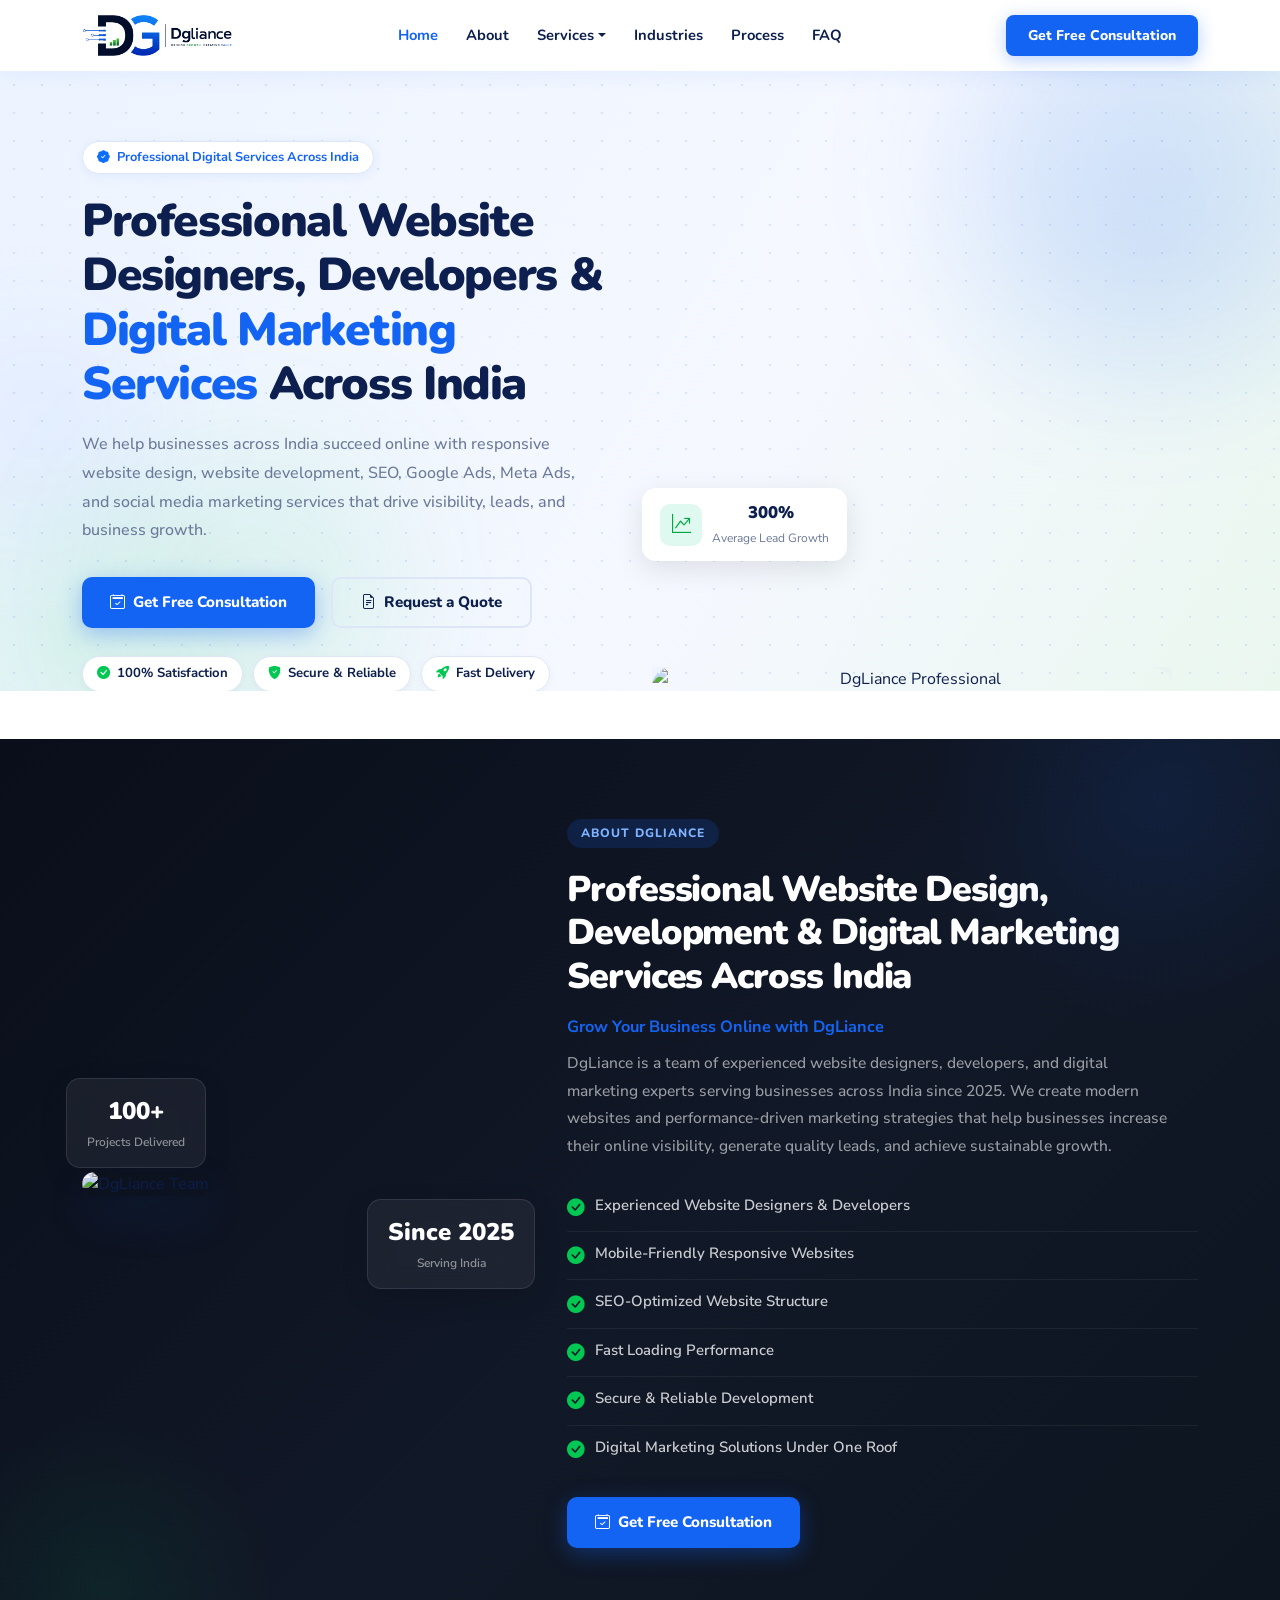
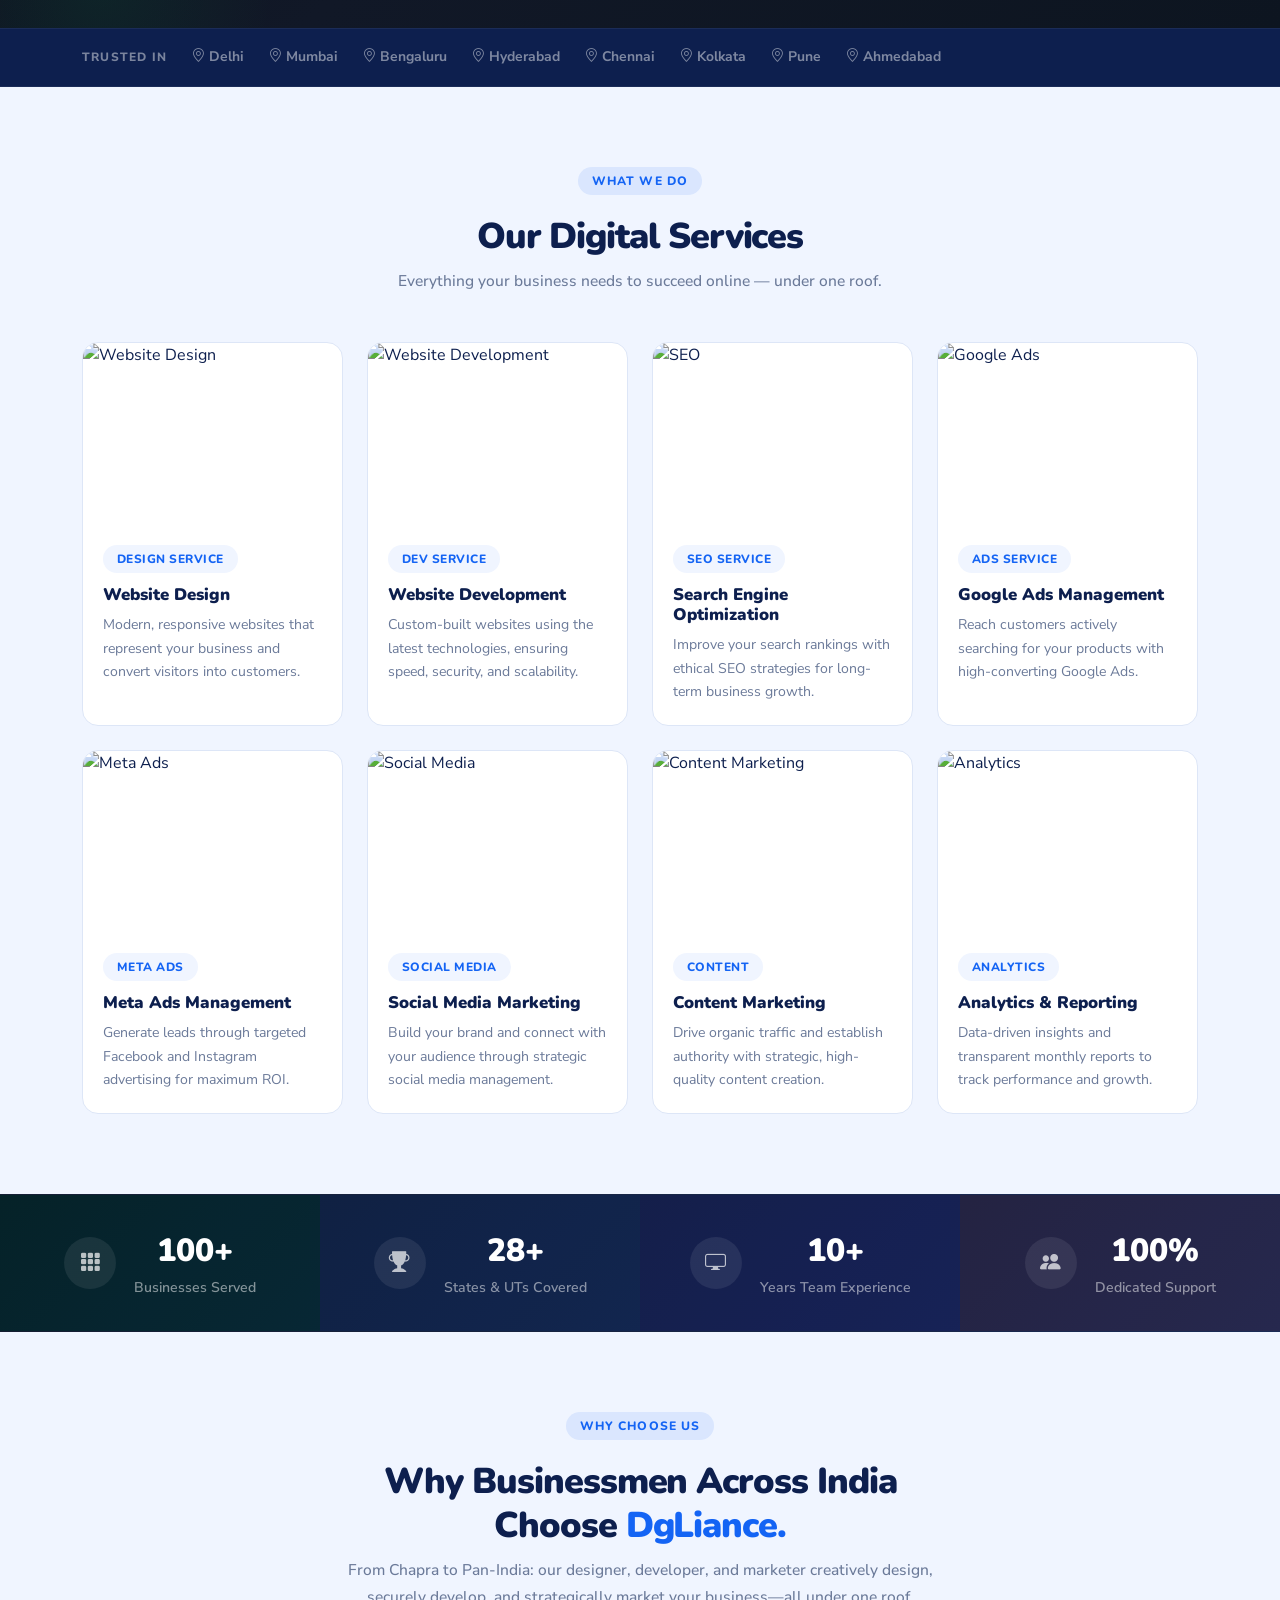
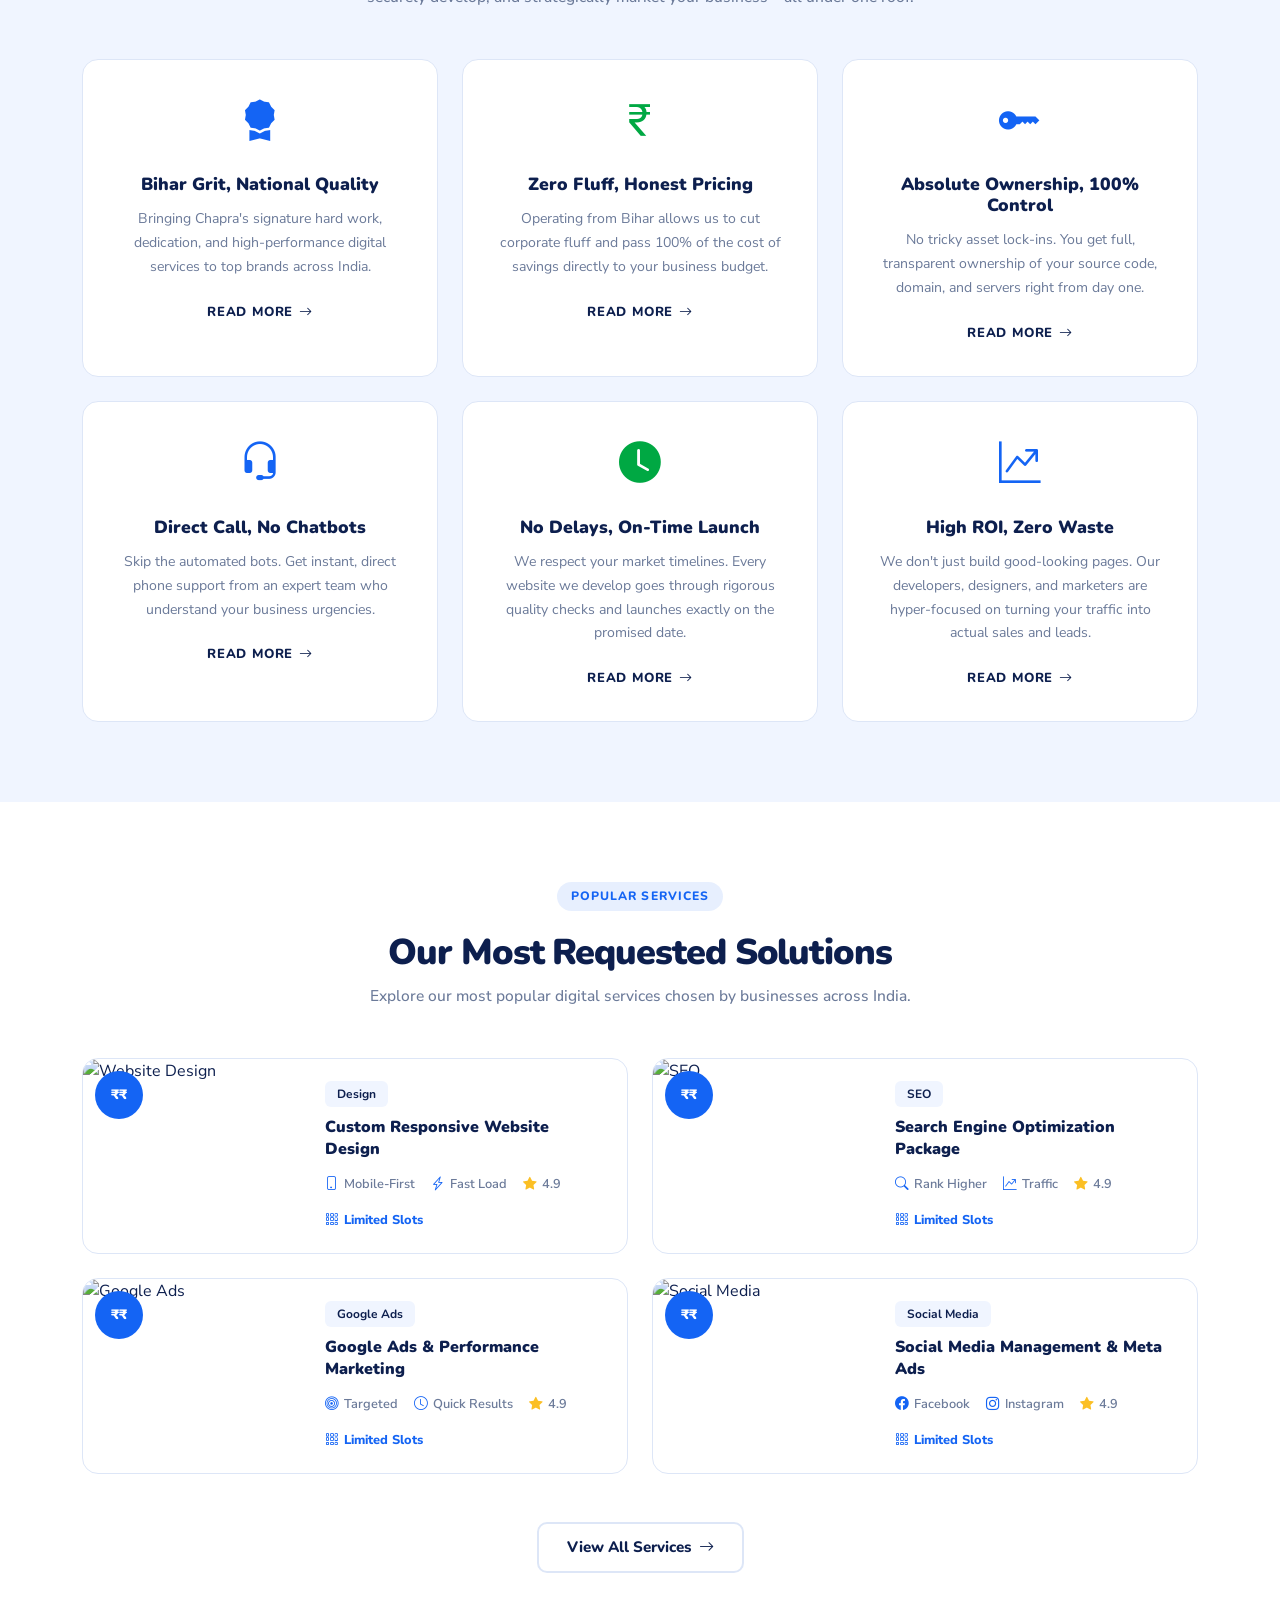
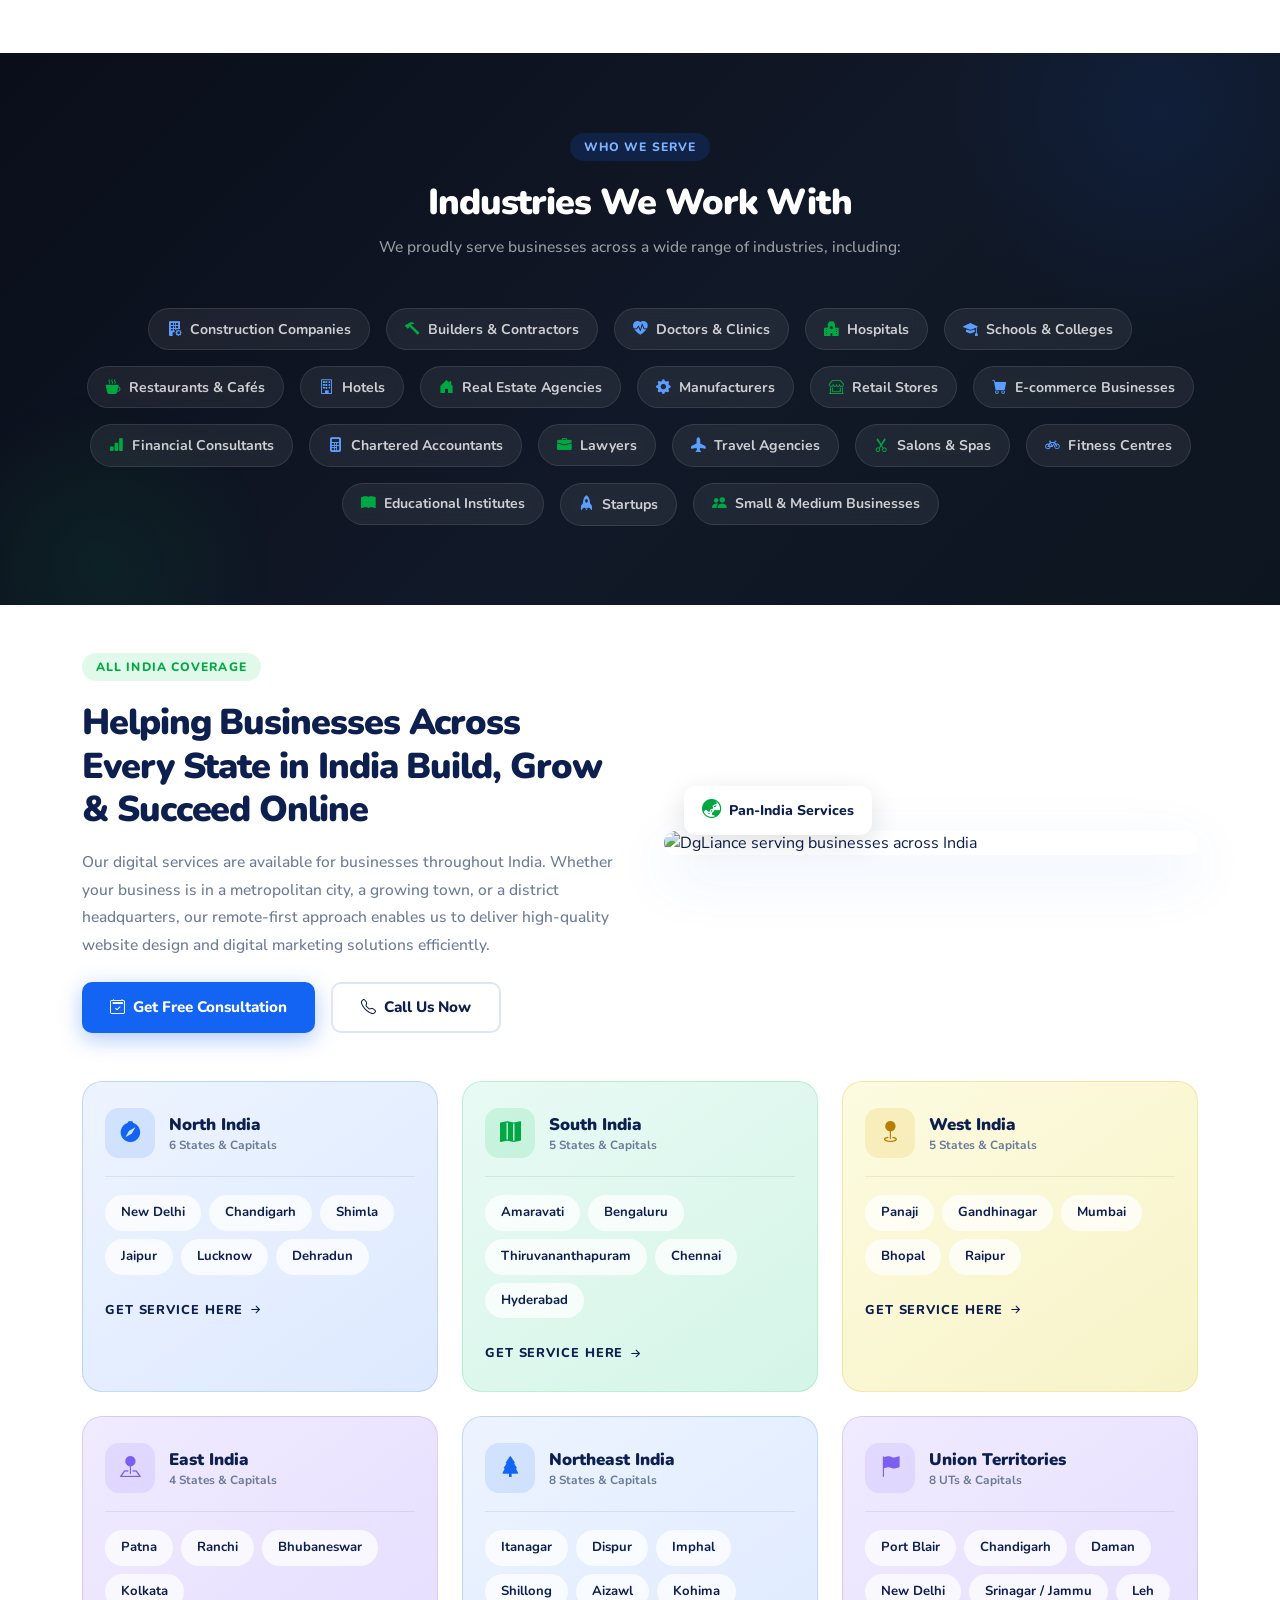
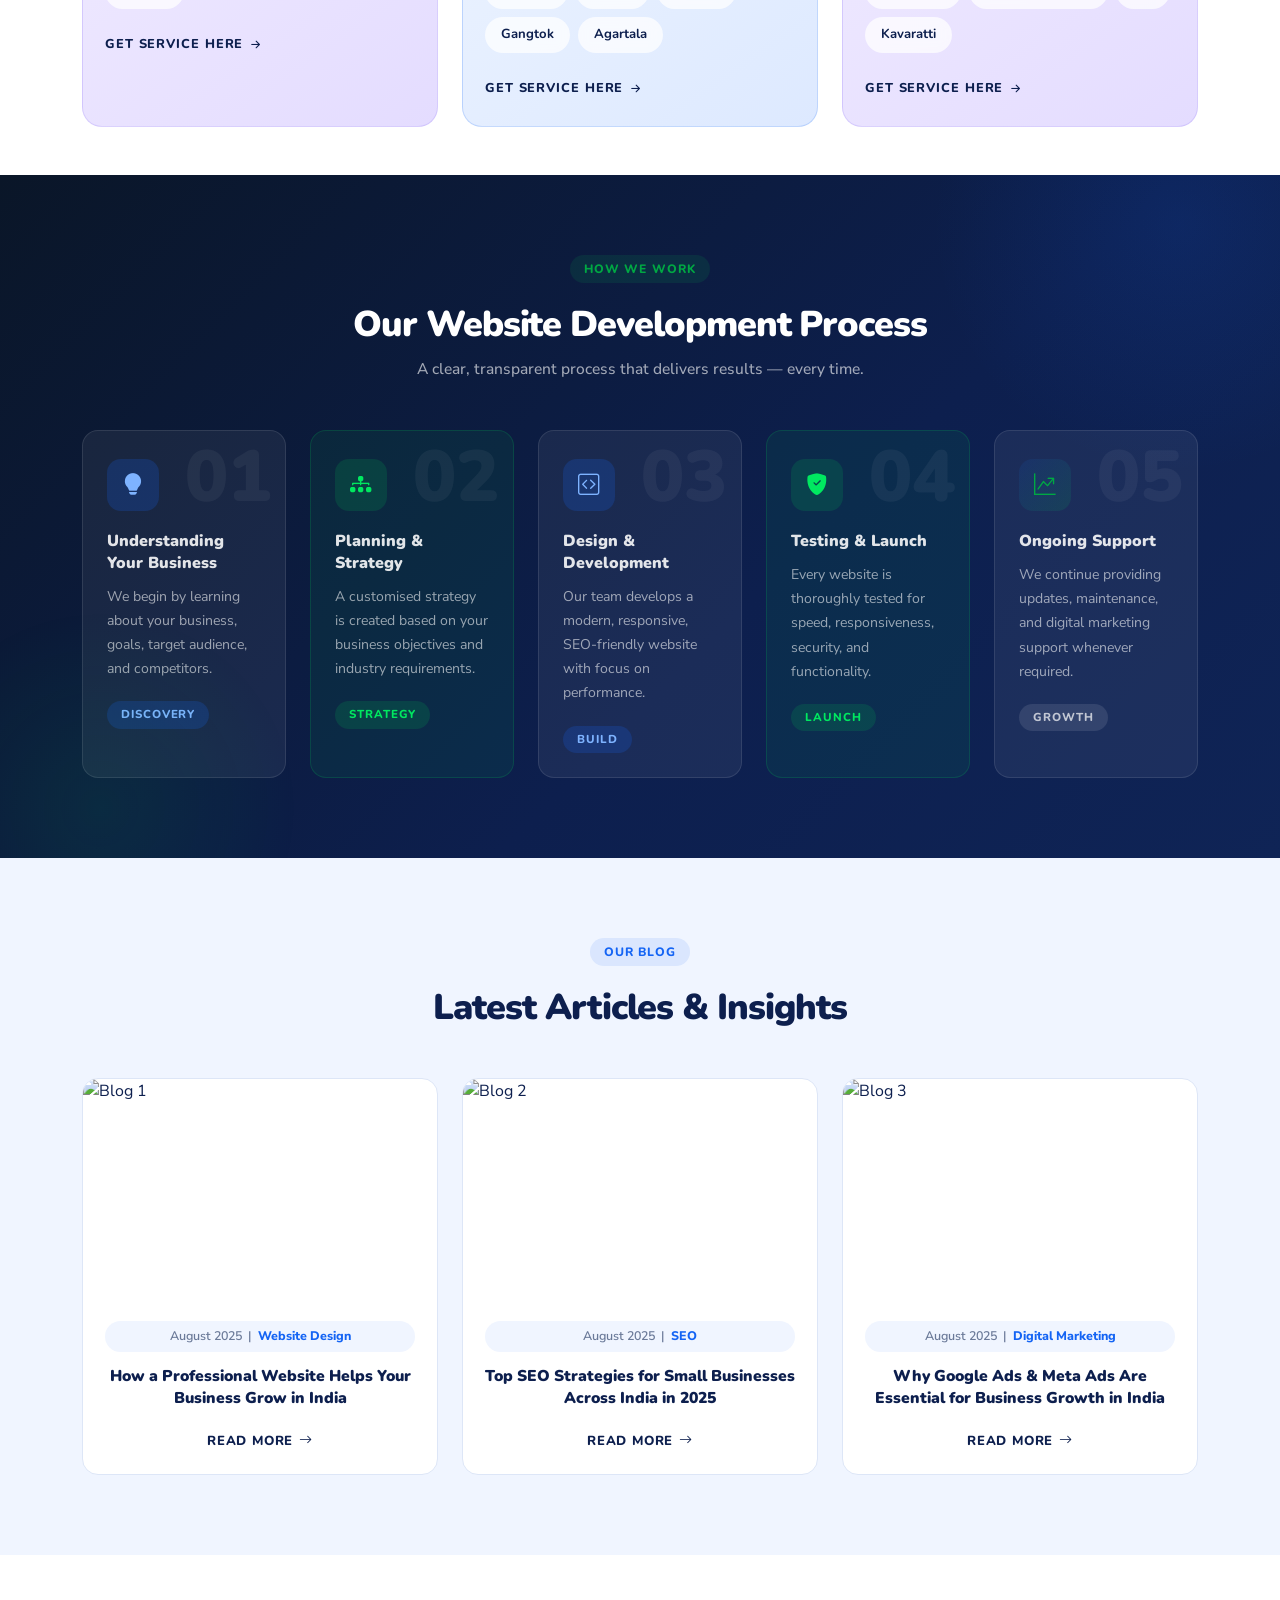
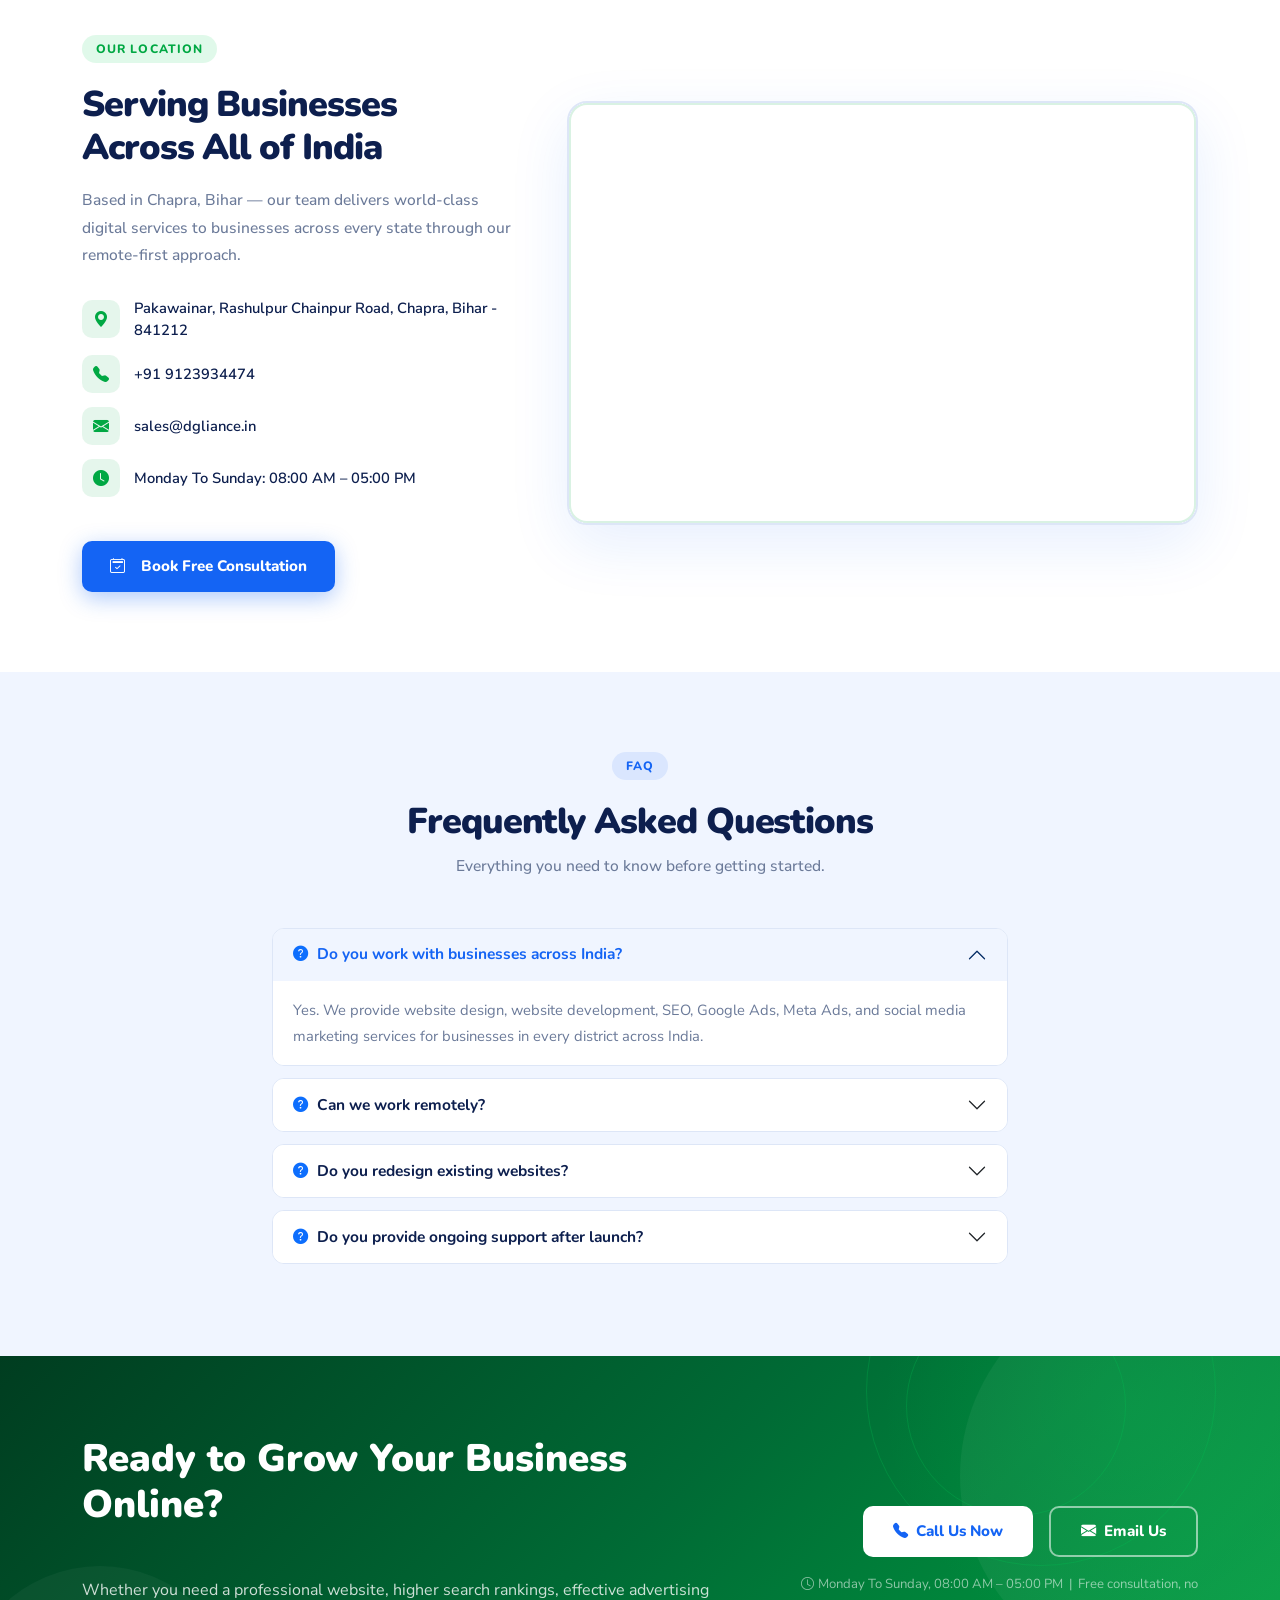
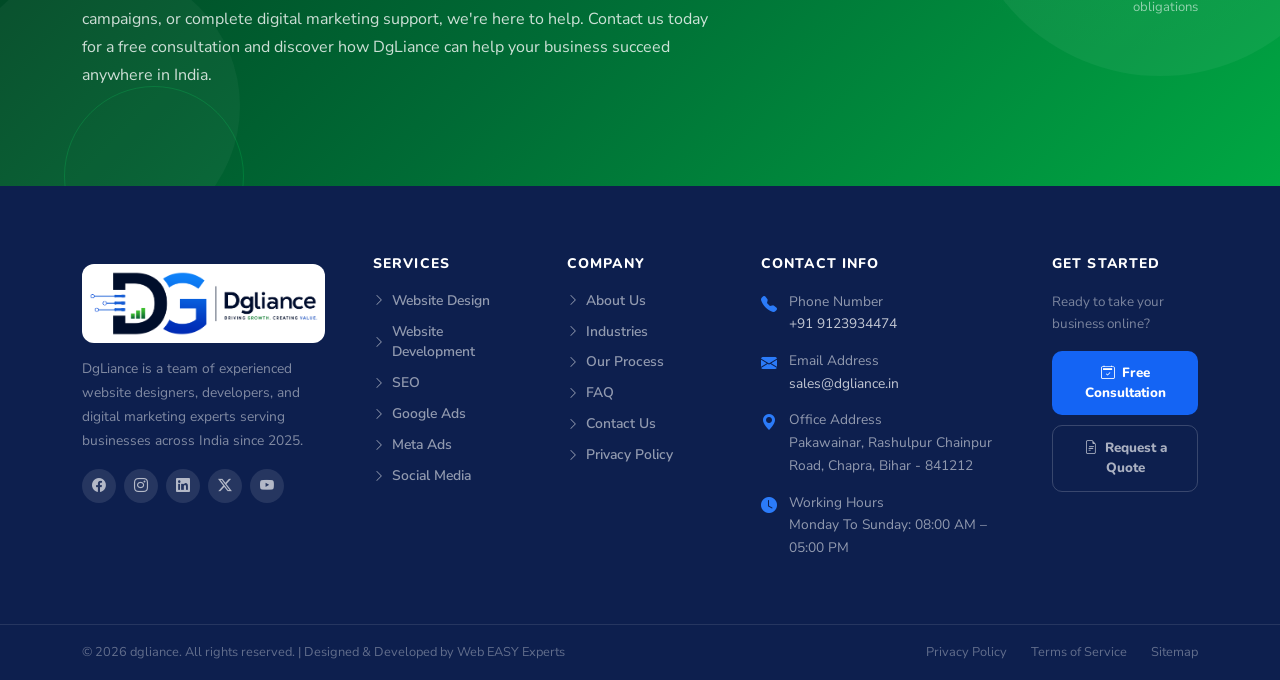
==== home-2.html @ 8d0aefdb "update" ====
<!DOCTYPE html>
<html lang="en">

<head>
  <meta charset="UTF-8" />
  <meta name="viewport" content="width=device-width,initial-scale=1.0" />
  <title>DgLiance – Professional Website Design, Development & Digital Marketing Across India</title>
  <link rel="preconnect" href="https://fonts.googleapis.com" />
  <link rel="preconnect" href="https://fonts.gstatic.com" crossorigin />
  <link
    href="https://fonts.googleapis.com/css2?family=Nunito:ital,wght@0,400;0,500;0,600;0,700;0,800;0,900;1,700&family=Nunito+Sans:wght@400;500;600;700;800&display=swap"
    rel="stylesheet" />
  <link rel="stylesheet" href="https://cdn.jsdelivr.net/npm/bootstrap@5.3.3/dist/css/bootstrap.min.css" />
  <link rel="stylesheet" href="https://cdn.jsdelivr.net/npm/bootstrap-icons@1.11.3/font/bootstrap-icons.min.css" />
  <style>
/* ══════════════════════════════════════════════════════
   DgLiance — shared stylesheet (index + all city pages)
   ══════════════════════════════════════════════════════ */

/* ── TOKENS ───────────────────────────────────────────── */
:root {
  --navy: #0D1F4E;
  --blue: #1464F4;
  --blue2: #2B7BF9;
  --green: #00C853;
  --green2: #00A843;
  --body-bg: #F0F5FF;
  --white: #ffffff;
  --muted: #6B7A99;
  --border: #DDE6F7;
  --card-r: 16px;
}

* {
  box-sizing: border-box;
  margin: 0;
  padding: 0
}

html {
  scroll-behavior: smooth
}

body {
  font-family: 'Nunito Sans', sans-serif;
  background: #fff;
  color: var(--navy);
  overflow-x: hidden;
}

h1,
h2,
h3,
h4,
h5,
h6 {
  font-family: 'Nunito', sans-serif;
  font-weight: 800;
  color: var(--navy);
}

/* ── TOPBAR ──────────────────────────────────────────── */
.topbar {
  background: var(--navy);
  padding: 8px 0;
  font-size: .8rem;
  color: rgba(255, 255, 255, .7);
}

.topbar a {
  color: rgba(255, 255, 255, .7);
  text-decoration: none;
  transition: color .2s
}

.topbar a:hover {
  color: #fff
}

.topbar .soc a {
  width: 24px;
  height: 24px;
  border-radius: 50%;
  background: rgba(255, 255, 255, .12);
  display: inline-flex;
  align-items: center;
  justify-content: center;
  font-size: .72rem;
  transition: background .2s;
  color: rgba(255, 255, 255, .8);
}

.topbar .soc a:hover {
  background: var(--blue)
}

/* ── NAVBAR ──────────────────────────────────────────── */
.navbar {
  background: #fff;
  padding: 14px 0;
  box-shadow: 0 2px 24px rgba(20, 100, 244, .08);
  position: sticky;
  top: 0;
  z-index: 1000;
}

.brand-mark {
  display: flex;
  align-items: center;
  gap: 10px;
  text-decoration: none
}

.brand-mark .logo-box {
  width: 46px;
  height: 46px;
  border-radius: 10px;
  background: var(--navy);
  display: flex;
  align-items: center;
  justify-content: center;
  flex-shrink: 0;
}

.brand-mark .logo-box svg {
  width: 32px;
  height: 32px
}

.brand-name {
  line-height: 1
}

.brand-name strong {
  display: block;
  font-family: 'Nunito', sans-serif;
  font-weight: 900;
  font-size: 1.3rem;
  color: var(--navy);
  letter-spacing: -.02em;
}

.brand-name span {
  font-size: .6rem;
  font-weight: 700;
  color: var(--blue);
  letter-spacing: .1em;
  text-transform: uppercase;
}

.navbar .nav-link {
  font-family: 'Nunito', sans-serif;
  font-weight: 700;
  font-size: .92rem;
  color: var(--navy) !important;
  padding: 6px 12px !important;
  border-radius: 8px;
  transition: color .2s, background .2s;
}

.navbar .nav-link:hover,
.navbar .nav-link.active {
  color: var(--blue) !important
}

.dropdown-menu {
  border: none !important;
  box-shadow: 0 12px 40px rgba(20, 100, 244, .12) !important;
  border-radius: 14px !important;
  padding: 8px !important;
}

.dropdown-item {
  border-radius: 8px;
  padding: 9px 14px;
  font-family: 'Nunito', sans-serif;
  font-weight: 600;
  font-size: .88rem;
  color: var(--navy);
}

.dropdown-item:hover {
  background: var(--body-bg);
  color: var(--blue)
}

.btn-enroll {
  background: var(--blue);
  color: #fff !important;
  border-radius: 8px;
  padding: 10px 22px;
  font-family: 'Nunito', sans-serif;
  font-weight: 800;
  font-size: .88rem;
  text-decoration: none;
  display: inline-block;
  transition: background .2s, transform .15s, box-shadow .2s;
  box-shadow: 0 4px 18px rgba(20, 100, 244, .3);
}

.btn-enroll:hover {
  background: #0d55e0;
  transform: translateY(-2px);
  box-shadow: 0 6px 24px rgba(20, 100, 244, .4)
}

/* ── HERO ────────────────────────────────────────────── */
.hero {
  background: linear-gradient(120deg, #EDF4FF 0%, #F5F8FF 60%, #EAF7EF 100%);
  padding: 70px 0 0;
  overflow: hidden;
  position: relative;
}

.hero::after {
  content: '';
  position: absolute;
  right: -120px;
  top: -100px;
  width: 500px;
  height: 500px;
  border-radius: 50%;
  background: radial-gradient(circle, rgba(20, 100, 244, .07) 0%, transparent 70%);
  pointer-events: none;
}

.hero::before {
  content: '';
  position: absolute;
  left: -140px;
  bottom: -160px;
  width: 420px;
  height: 420px;
  border-radius: 50%;
  background: radial-gradient(circle, rgba(0, 200, 83, .09) 0%, transparent 70%);
  pointer-events: none;
}

.hero-eyebrow {
  display: inline-flex;
  align-items: center;
  gap: 7px;
  background: #fff;
  border: 1.5px solid var(--border);
  color: var(--blue);
  font-family: 'Nunito', sans-serif;
  font-size: .8rem;
  font-weight: 700;
  padding: 6px 14px;
  border-radius: 50px;
  margin-bottom: 20px;
  box-shadow: 0 2px 12px rgba(20, 100, 244, .08);
}

.hero-eyebrow .dot-live {
  width: 7px;
  height: 7px;
  border-radius: 50%;
  background: var(--green);
  display: inline-block;
  box-shadow: 0 0 0 0 rgba(0, 200, 83, .6);
  animation: dotPulse 1.8s ease-out infinite;
}

@keyframes dotPulse {
  0% { box-shadow: 0 0 0 0 rgba(0, 200, 83, .55) }
  70% { box-shadow: 0 0 0 8px rgba(0, 200, 83, 0) }
  100% { box-shadow: 0 0 0 0 rgba(0, 200, 83, 0) }
}

.hero h1 {
  font-size: clamp(2rem, 3.6vw, 3.1rem);
  font-weight: 900;
  line-height: 1.18;
  color: var(--navy);
  letter-spacing: -.03em;
}

.hero h1 em {
  font-style: normal;
  color: var(--blue)
}

.hero-sub {
  font-size: 1rem;
  color: var(--muted);
  line-height: 1.8;
  max-width: 500px;
  margin: 18px 0 32px;
  font-weight: 500;
}

.btn-hero-primary {
  display: inline-flex;
  align-items: center;
  gap: 8px;
  background: var(--blue);
  color: #fff;
  border-radius: 10px;
  padding: 14px 28px;
  font-family: 'Nunito', sans-serif;
  font-weight: 800;
  font-size: .95rem;
  text-decoration: none;
  box-shadow: 0 6px 22px rgba(20, 100, 244, .35);
  transition: all .2s;
}

.btn-hero-primary:hover {
  background: #0d55e0;
  transform: translateY(-2px);
  color: #fff
}

.btn-hero-outline {
  display: inline-flex;
  align-items: center;
  gap: 8px;
  background: transparent;
  color: var(--navy);
  border: 2px solid var(--border);
  border-radius: 10px;
  padding: 12px 28px;
  font-family: 'Nunito', sans-serif;
  font-weight: 800;
  font-size: .95rem;
  text-decoration: none;
  transition: all .2s;
}

.btn-hero-outline:hover {
  border-color: var(--green);
  color: var(--green2)
}

.hero-visual {
  position: relative;
  width: 100%;
  max-width: 520px;
  margin: 0 auto
}

.hero-img {
  width: 100%;
  max-width: 520px;
  border-radius: 20px 20px 0 0;
  object-fit: cover;
  display: block;
  box-shadow: 0 -8px 40px rgba(20, 100, 244, .1);
}

.hero-orbit {
  position: absolute;
  inset: -26px;
  border: 1.5px dashed rgba(20, 100, 244, .22);
  border-radius: 50%/38%;
  pointer-events: none;
  z-index: 0
}

.hero-visual .hero-img {
  position: relative;
  z-index: 1
}

.hero-node {
  position: absolute;
  width: 12px;
  height: 12px;
  border-radius: 50%;
  background: var(--green);
  box-shadow: 0 0 0 4px rgba(0, 200, 83, .18);
  z-index: 2;
}

.hero-float {
  position: absolute;
  background: #fff;
  border-radius: 14px;
  padding: 12px 18px;
  box-shadow: 0 8px 28px rgba(0, 0, 0, .1);
  display: flex;
  align-items: center;
  gap: 10px;
  z-index: 2;
}

.hero-float .hf-icon {
  width: 42px;
  height: 42px;
  border-radius: 10px;
  display: flex;
  align-items: center;
  justify-content: center;
  font-size: 1.2rem;
}

.hero-float strong {
  display: block;
  font-size: 1.05rem;
  font-weight: 900;
  color: var(--navy);
  font-family: 'Nunito', sans-serif
}

.hero-float span {
  font-size: .75rem;
  color: var(--muted)
}

.hf1 {
  bottom: 130px;
  left: -10px
}

.hf2 {
  top: 40px;
  right: -10px
}

.trust-pills {
  display: flex;
  flex-wrap: wrap;
  gap: 10px;
  margin-top: 28px
}

.trust-pill {
  display: flex;
  align-items: center;
  gap: 7px;
  background: #fff;
  border: 1.5px solid var(--border);
  border-radius: 50px;
  padding: 7px 14px;
  font-size: .82rem;
  font-weight: 700;
  color: var(--navy);
  box-shadow: 0 2px 8px rgba(0, 0, 0, .04);
}

.trust-pill i {
  color: var(--green)
}

/* ── TRUSTED STRIP ───────────────────────────────────── */
.strip {
  background: #fff;
  padding: 18px 0;
  border-top: 1px solid var(--border);
  border-bottom: 1px solid var(--border);
}

.strip-label {
  font-size: .75rem;
  font-weight: 800;
  color: var(--muted);
  text-transform: uppercase;
  letter-spacing: .1em;
  white-space: nowrap
}

.strip-city {
  font-weight: 700;
  font-size: .87rem;
  color: var(--muted);
  opacity: .65
}

/* ── SECTION HELPERS ─────────────────────────────────── */
.sec {
  padding: 80px 0
}

.sec-bg {
  background: var(--body-bg)
}

.sec-tag {
  display: inline-block;
  background: rgba(20, 100, 244, .1);
  color: var(--blue);
  font-family: 'Nunito', sans-serif;
  font-size: .76rem;
  font-weight: 800;
  padding: 5px 14px;
  border-radius: 50px;
  text-transform: uppercase;
  letter-spacing: .09em;
  margin-bottom: 12px;
}

.sec-tag-g {
  background: rgba(0, 200, 83, .12);
  color: #00A843
}

.sec-h {
  font-size: clamp(1.7rem, 2.8vw, 2.4rem);
  font-weight: 900;
  line-height: 1.22;
  letter-spacing: -.03em
}

.sec-sub {
  color: var(--muted);
  font-size: .97rem;
  line-height: 1.78;
  max-width: 600px;
  font-weight: 500
}

/* ── SERVICE CARDS ─────────────────────────────────── */
.svc-card {
  background: #fff;
  border-radius: var(--card-r);
  border: 1.5px solid var(--border);
  overflow: hidden;
  transition: transform .25s, box-shadow .25s, border-color .25s;
  height: 100%;
}

.svc-card:hover {
  transform: translateY(-6px);
  box-shadow: 0 18px 44px rgba(20, 100, 244, .12);
  border-color: var(--blue)
}

.svc-card-img {
  width: 100%;
  height: 180px;
  object-fit: cover;
  display: block;
}

.svc-card-body {
  padding: 22px 20px
}

.svc-count-pill {
  display: inline-block;
  background: var(--body-bg);
  color: var(--blue);
  font-family: 'Nunito', sans-serif;
  font-size: .75rem;
  font-weight: 800;
  padding: 5px 14px;
  border-radius: 50px;
  margin-bottom: 12px;
  letter-spacing: .04em;
}

.svc-card h5 {
  font-weight: 900;
  font-size: 1.05rem;
  color: var(--navy);
  margin-bottom: 8px
}

.svc-card p {
  color: var(--muted);
  font-size: .88rem;
  line-height: 1.65;
  margin: 0
}

/* ── STATS PASTEL BAR ────────────────────────────────── */
.stats-bar {
  padding: 0
}

.stat-block {
  padding: 32px 24px;
  display: flex;
  align-items: center;
  gap: 18px;
  text-align: center;
  justify-content: center;
}

.stat-block.mint { background: #E0F9F0 }
.stat-block.lavender { background: #EDE8FF }
.stat-block.purple { background: #EDE8FF }
.stat-block.peach { background: #FFF0EC }

.stat-icon {
  width: 52px;
  height: 52px;
  border-radius: 50%;
  flex-shrink: 0;
  display: flex;
  align-items: center;
  justify-content: center;
  font-size: 1.3rem;
}

.mint .stat-icon { background: #C1F0DC; color: #00A843 }
.lavender .stat-icon { background: #D8D0F9; color: #7B5FF0 }
.purple .stat-icon { background: #C9C1F5; color: #5C4AE0 }
.peach .stat-icon { background: #FFD9CC; color: #E05C3A }

.stat-block strong {
  display: block;
  font-family: 'Nunito', sans-serif;
  font-weight: 900;
  font-size: 2rem;
  color: var(--navy)
}

.stat-block span {
  color: var(--muted);
  font-size: .88rem;
  font-weight: 600
}

/* ── ABOUT SECTION ───────────────────────────────────── */
.about-img-wrap {
  position: relative
}

.about-img {
  border-radius: 20px;
  width: 100%;
  height: 480px;
  object-fit: cover;
  box-shadow: 0 18px 50px rgba(20, 100, 244, .12)
}

.about-float-card {
  position: absolute;
  background: #fff;
  border-radius: 14px;
  padding: 14px 20px;
  box-shadow: 0 8px 28px rgba(0, 0, 0, .1);
  text-align: center;
}

.about-float-card strong {
  display: block;
  font-family: 'Nunito', sans-serif;
  font-size: 1.5rem;
  font-weight: 900;
  color: var(--blue)
}

.about-float-card span {
  font-size: .75rem;
  color: var(--muted);
  font-weight: 600
}

.afc1 { bottom: 28px; left: -16px }
.afc2 { top: 28px; right: -16px }

.check-row {
  display: flex;
  align-items: flex-start;
  gap: 10px;
  padding: 10px 0;
  border-bottom: 1px solid var(--border);
  font-size: .93rem;
  font-weight: 600;
  color: var(--navy);
}

.check-row:last-child { border: none }

.check-row i {
  color: var(--green);
  font-size: 1.1rem;
  flex-shrink: 0;
  margin-top: 1px
}

/* ── FEATURED / HORIZONTAL CARDS ────────────────────── */
.feat-card {
  background: #fff;
  border-radius: var(--card-r);
  border: 1.5px solid var(--border);
  display: flex;
  overflow: hidden;
  transition: box-shadow .25s, border-color .25s;
}

.feat-card:hover {
  box-shadow: 0 14px 38px rgba(20, 100, 244, .1);
  border-color: var(--blue)
}

.feat-card-img {
  width: 220px;
  flex-shrink: 0;
  position: relative;
}

.feat-card-img img {
  width: 100%;
  height: 100%;
  object-fit: cover;
  display: block
}

.feat-price {
  position: absolute;
  top: 12px;
  left: 12px;
  width: 48px;
  height: 48px;
  border-radius: 50%;
  background: var(--blue);
  color: #fff;
  font-family: 'Nunito', sans-serif;
  font-weight: 900;
  font-size: .85rem;
  display: flex;
  align-items: center;
  justify-content: center;
}

.feat-body {
  padding: 22px 22px;
  flex: 1
}

.feat-tag {
  display: inline-block;
  background: var(--body-bg);
  color: var(--navy);
  font-size: .75rem;
  font-weight: 700;
  padding: 4px 12px;
  border-radius: 6px;
  margin-bottom: 10px;
  font-family: 'Nunito', sans-serif;
}

.feat-body h5 {
  font-weight: 900;
  font-size: 1rem;
  color: var(--navy);
  margin-bottom: 14px;
  line-height: 1.35
}

.feat-meta {
  display: flex;
  align-items: center;
  gap: 16px;
  flex-wrap: wrap
}

.feat-meta span {
  font-size: .8rem;
  color: var(--muted);
  font-weight: 600;
  display: flex;
  align-items: center;
  gap: 5px
}

.feat-meta span i { color: var(--blue); font-size: .85rem }
.feat-meta .avail { color: var(--blue); font-weight: 800 }

/* ── WHY CARDS ─────────────────────────────────── */
.why-card {
  background: #fff;
  border-radius: var(--card-r);
  border: 1.5px solid var(--border);
  padding: 32px 28px;
  text-align: center;
  transition: box-shadow .25s, border-color .25s;
  height: 100%;
}

.why-card:hover {
  box-shadow: 0 14px 38px rgba(20, 100, 244, .1);
  border-color: var(--blue)
}

.why-icon {
  font-size: 2.6rem;
  color: var(--blue);
  margin-bottom: 20px;
  display: block;
}

.why-card h5 {
  font-weight: 900;
  font-size: 1.1rem;
  color: var(--navy);
  margin-bottom: 12px
}

.why-card p {
  color: var(--muted);
  font-size: .88rem;
  line-height: 1.7;
  margin-bottom: 20px
}

.read-more-link {
  font-family: 'Nunito', sans-serif;
  font-weight: 800;
  font-size: .82rem;
  color: var(--navy);
  text-transform: uppercase;
  letter-spacing: .06em;
  text-decoration: none;
  display: inline-flex;
  align-items: center;
  gap: 6px;
  transition: color .2s, gap .2s;
}

.read-more-link:hover {
  color: var(--blue);
  gap: 10px
}

/* ── INDUSTRY PILLS ──────────────────────────────────── */
.ind-pill {
  display: inline-flex;
  align-items: center;
  gap: 8px;
  background: #fff;
  border: 1.5px solid var(--border);
  border-radius: 50px;
  padding: 9px 18px;
  font-size: .88rem;
  font-weight: 700;
  color: var(--navy);
  text-decoration: none;
  transition: all .2s;
  font-family: 'Nunito', sans-serif;
}

.ind-pill:hover {
  background: var(--blue);
  color: #fff;
  border-color: var(--blue);
  transform: translateY(-2px);
  box-shadow: 0 4px 16px rgba(20, 100, 244, .28)
}

.ind-pill:hover i { color: #fff }
.ind-pill i { color: var(--blue); font-size: .92rem }

/* ── PROCESS STEPS ───────────────────────────────────── */
#process { position: relative }

.process-track { position: relative }

.process-track::before {
  content: '';
  position: absolute;
  top: 42px;
  left: 6%;
  right: 6%;
  height: 2px;
  background: repeating-linear-gradient(90deg, var(--border) 0 10px, transparent 10px 18px);
  z-index: 0;
}

.step-card {
  background: #fff;
  border-radius: var(--card-r);
  border: 1.5px solid var(--border);
  padding: 28px 24px;
  height: 100%;
  transition: box-shadow .25s, border-color .25s;
  position: relative;
  z-index: 1;
}

.step-card:hover {
  box-shadow: 0 14px 36px rgba(20, 100, 244, .1);
  border-color: var(--blue)
}

.step-num {
  width: 44px;
  height: 44px;
  border-radius: 50%;
  background: var(--blue);
  color: #fff;
  font-family: 'Nunito', sans-serif;
  font-weight: 900;
  font-size: 1rem;
  display: flex;
  align-items: center;
  justify-content: center;
  margin-bottom: 18px;
  position: relative;
}

.step-num::after {
  content: '';
  position: absolute;
  inset: -5px;
  border-radius: 50%;
  border: 1.5px solid currentColor;
  opacity: .25;
}

.step-card h5 { font-weight: 900; color: var(--navy); margin-bottom: 10px; font-size: 1rem }
.step-card p { color: var(--muted); font-size: .88rem; line-height: 1.7; margin: 0 }

/* ── BLOG CARDS ──────────────────────────────────────── */
.blog-card {
  background: #fff;
  border-radius: var(--card-r);
  border: 1.5px solid var(--border);
  overflow: hidden;
  transition: transform .25s, box-shadow .25s;
  height: 100%;
}

.blog-card:hover {
  transform: translateY(-6px);
  box-shadow: 0 16px 40px rgba(20, 100, 244, .12)
}

.blog-img {
  width: 100%;
  height: 220px;
  object-fit: cover;
  display: block
}

.blog-body { padding: 22px 22px }

.blog-meta {
  width: 100%;
  background: var(--body-bg);
  border-radius: 50px;
  display: inline-flex;
  align-items: center;
  gap: 4px;
  padding: 6px 14px;
  font-size: .78rem;
  font-weight: 600;
  color: var(--muted);
  margin-bottom: 14px;
  justify-content: center;
  text-align: center;
}

.blog-meta a { color: var(--blue); font-weight: 800; text-decoration: none }
.blog-card h5 { font-weight: 900; font-size: .98rem; color: var(--navy); margin-bottom: 18px; line-height: 1.4; text-align: center }

/* ── BIG CTA SECTION ─────────────────────────────────── */
.big-cta {
  background: linear-gradient(135deg, var(--blue) 0%, #0945C0 100%);
  padding: 80px 0;
  position: relative;
  overflow: hidden;
}

.big-cta::before {
  content: '';
  position: absolute;
  top: -80px;
  right: -80px;
  width: 400px;
  height: 400px;
  border-radius: 50%;
  background: rgba(255, 255, 255, .05)
}

.big-cta::after {
  content: '';
  position: absolute;
  bottom: -60px;
  left: -40px;
  width: 280px;
  height: 280px;
  border-radius: 50%;
  background: rgba(255, 255, 255, .04)
}

.big-cta h2 { color: #fff; font-size: clamp(1.7rem, 3vw, 2.5rem); font-weight: 900 }
.big-cta p { color: rgba(255, 255, 255, .8); font-size: 1rem; line-height: 1.78 }

.btn-cta-wh {
  background: #fff;
  color: var(--blue);
  border-radius: 10px;
  padding: 14px 30px;
  font-family: 'Nunito', sans-serif;
  font-weight: 800;
  font-size: .95rem;
  text-decoration: none;
  display: inline-flex;
  align-items: center;
  gap: 8px;
  transition: transform .2s, box-shadow .2s;
}

.btn-cta-wh:hover { transform: translateY(-2px); box-shadow: 0 8px 28px rgba(0, 0, 0, .18); color: var(--blue) }

.btn-cta-ow {
  background: transparent;
  color: #fff;
  border: 2px solid rgba(255, 255, 255, .55);
  border-radius: 10px;
  padding: 12px 30px;
  font-family: 'Nunito', sans-serif;
  font-weight: 800;
  font-size: .95rem;
  text-decoration: none;
  display: inline-flex;
  align-items: center;
  gap: 8px;
  transition: all .2s;
}

.btn-cta-ow:hover { background: rgba(255, 255, 255, .14); color: #fff }

/* ── DISTRICTS DARK ──────────────────────────────────── */
.dist-sec {
  background: var(--navy);
  padding: 80px 0;
  color: #fff;
  position: relative;
  overflow: hidden
}

.dist-link {
  display: flex;
  align-items: center;
  gap: 7px;
  color: rgba(255, 255, 255, .72);
  text-decoration: none;
  font-size: .86rem;
  font-weight: 600;
  margin-bottom: 8px;
  transition: color .2s, transform .2s, padding-left .2s
}

.dist-link:hover { color: var(--green); padding-left: 4px }
.dist-link i { color: var(--blue2); font-size: .78rem; transition: color .2s }
.dist-link:hover i { color: var(--green) }

/* ── FAQ ─────────────────────────────────────────────── */
.faq-sec { background: var(--body-bg) }

.accordion-item {
  border: 1.5px solid var(--border) !important;
  border-radius: 12px !important;
  margin-bottom: 12px;
  overflow: hidden
}

.accordion-button {
  font-family: 'Nunito', sans-serif;
  font-weight: 700;
  color: var(--navy) !important;
  background: #fff !important;
  box-shadow: none !important;
  font-size: .97rem
}

.accordion-button:not(.collapsed) { color: var(--blue) !important; background: var(--body-bg) !important }
.accordion-body { background: #fff; font-size: .92rem; color: var(--muted); line-height: 1.78 }

/* ── FOOTER ──────────────────────────────────────────── */
footer {
  background: var(--navy);
  padding-top: 70px
}

footer h6 {
  color: #fff;
  font-family: 'Nunito', sans-serif;
  font-weight: 800;
  font-size: .87rem;
  text-transform: uppercase;
  letter-spacing: .08em;
  margin-bottom: 18px
}

footer ul { list-style: none; padding: 0; margin: 0 }
footer ul li { margin-bottom: 10px }

footer ul li a {
  color: rgba(255, 255, 255, .55);
  text-decoration: none;
  font-size: .87rem;
  font-weight: 600;
  display: flex;
  align-items: center;
  gap: 7px;
  transition: color .2s
}

footer ul li a:hover { color: var(--blue2) }
footer ul li a i { font-size: .76rem }

.foot-brand p {
  color: rgba(255, 255, 255, .48);
  font-size: .86rem;
  line-height: 1.75;
  max-width: 270px;
  margin-top: 14px
}

.foot-soc a {
  width: 34px;
  height: 34px;
  border-radius: 50%;
  background: rgba(255, 255, 255, .1);
  display: inline-flex;
  align-items: center;
  justify-content: center;
  color: rgba(255, 255, 255, .65);
  font-size: .87rem;
  text-decoration: none;
  transition: background .2s, color .2s
}

.foot-soc a:hover { background: var(--blue); color: #fff }

.foot-contact-item { display: flex; gap: 12px; align-items: flex-start; margin-bottom: 14px }
.foot-contact-item i { color: var(--blue2); font-size: 1rem; margin-top: 2px; flex-shrink: 0 }
.foot-contact-item span { color: rgba(255, 255, 255, .55); font-size: .86rem; line-height: 1.65 }
.foot-contact-item a { color: rgba(255, 255, 255, .75); text-decoration: none }

.foot-bottom {
  border-top: 1px solid rgba(255, 255, 255, .1);
  margin-top: 50px;
  padding: 18px 0;
  font-size: .8rem;
  color: rgba(255, 255, 255, .35)
}

.foot-bottom a { color: rgba(255, 255, 255, .35); text-decoration: none; transition: color .2s }
.foot-bottom a:hover { color: rgba(255, 255, 255, .7) }

/* ── BACK TO TOP ─────────────────────────────────────── */
#btt {
  position: fixed;
  bottom: 26px;
  right: 26px;
  width: 42px;
  height: 42px;
  border-radius: 50%;
  background: var(--blue);
  color: #fff;
  display: flex;
  align-items: center;
  justify-content: center;
  font-size: 1rem;
  text-decoration: none;
  box-shadow: 0 4px 18px rgba(20, 100, 244, .38);
  opacity: 0;
  transition: opacity .3s, transform .2s;
  z-index: 999;
}

#btt:hover { transform: translateY(-3px) }

/* ── REVEAL ANIMATION ── */
.rv {
  opacity: 0;
  transform: translateY(26px);
  transition: opacity .55s ease, transform .55s ease
}

.rv.show { opacity: 1; transform: none }
.d1 { transition-delay: .1s }
.d2 { transition-delay: .18s }
.d3 { transition-delay: .26s }
.d4 { transition-delay: .34s }

/* ── CITY PAGE HERO ─────── */
.city-hero {
  background: linear-gradient(120deg, #EDF4FF 0%, #F5F8FF 55%, #EAF7EF 100%);
  padding: 60px 0 70px;
  position: relative;
  overflow: hidden;
}

.city-breadcrumb { font-size: .82rem; font-weight: 700; color: var(--muted) }
.city-breadcrumb a { color: var(--blue); text-decoration: none }
.city-breadcrumb i { font-size: .65rem; margin: 0 6px; color: var(--muted) }

.city-service-chip {
  display: flex;
  align-items: center;
  gap: 10px;
  background: #fff;
  border: 1.5px solid var(--border);
  border-radius: 12px;
  padding: 14px 16px;
  font-weight: 700;
  font-size: .88rem;
  color: var(--navy);
  box-shadow: 0 4px 16px rgba(20, 100, 244, .06);
  height: 100%;
}

.city-service-chip i { color: var(--blue); font-size: 1.2rem }

/* ══════════════════════════════════════════════════════════
   ENHANCED STYLES
   ══════════════════════════════════════════════════════════ */

.hero-dotgrid {
  position: absolute;
  inset: 0;
  background-image: radial-gradient(circle, rgba(20, 100, 244, .13) 1.5px, transparent 1.5px);
  background-size: 28px 28px;
  animation: dotGridDrift 22s linear infinite;
  pointer-events: none;
  z-index: 0;
}

@keyframes dotGridDrift {
  0% { background-position: 0 0 }
  100% { background-position: 28px 28px }
}

.hero-blob {
  position: absolute;
  border-radius: 50%;
  filter: blur(72px);
  pointer-events: none;
  z-index: 0;
  animation: blobDrift 11s ease-in-out infinite;
}

.hero-blob-blue {
  width: 380px;
  height: 380px;
  background: rgba(20, 100, 244, .09);
  top: -90px;
  right: -60px;
  animation-delay: 0s;
}

.hero-blob-green {
  width: 300px;
  height: 300px;
  background: rgba(0, 200, 83, .09);
  bottom: -50px;
  left: 8%;
  animation-delay: -5.5s;
}

@keyframes blobDrift {
  0%, 100% { transform: translate(0, 0) scale(1) }
  33% { transform: translate(18px, -22px) scale(1.05) }
  66% { transform: translate(-14px, 14px) scale(0.95) }
}

.hero > .container { position: relative; z-index: 1 }

/* ── PROCESS STEPS V2 ── */
.step-card-v2 {
  background: #fff;
  border-radius: var(--card-r);
  border: 1.5px solid var(--border);
  border-left: 3px solid transparent;
  padding: 28px 24px 24px;
  height: 100%;
  position: relative;
  overflow: hidden;
  transition: transform .28s, box-shadow .28s, border-color .28s, border-left-color .28s;
}

.step-card-v2:hover {
  transform: translateY(-7px);
  box-shadow: 0 20px 48px rgba(20, 100, 244, .13);
  border-color: rgba(20, 100, 244, .35);
  border-left-color: var(--blue);
}

.step-card-v2.green-card:hover {
  box-shadow: 0 20px 48px rgba(0, 200, 83, .13);
  border-color: rgba(0, 200, 83, .4);
  border-left-color: var(--green);
}

.step-card-v2.final-card:hover {
  border-left-color: #7B5FF0;
}

.scv2-head {
  display: flex;
  align-items: flex-start;
  justify-content: space-between;
  margin-bottom: 20px;
}

.scv2-icon {
  width: 52px;
  height: 52px;
  border-radius: 14px;
  display: flex;
  align-items: center;
  justify-content: center;
  font-size: 1.35rem;
  flex-shrink: 0;
}

.scv2-icon.blue-si { background: rgba(20, 100, 244, .1); color: var(--blue) }
.scv2-icon.green-si { background: rgba(0, 200, 83, .1); color: var(--green2) }
.scv2-icon.final-si { background: linear-gradient(135deg, rgba(20, 100, 244, .1), rgba(0, 200, 83, .12)); color: var(--green2) }

.scv2-ghost-num {
  font-size: 4.5rem;
  font-weight: 900;
  font-family: 'Nunito', sans-serif;
  color: rgba(255,255,255,.05);
  line-height: 1;
  position: absolute;
  top: 10px;
  right: 14px;
  transition: color .4s, transform .4s;
  user-select: none;
}

.step-card-v2:hover .scv2-ghost-num {
  color: rgba(20,100,244,.13);
  transform: scale(1.08) translateY(-4px);
}

.step-card-v2 h5 { font-weight: 900; font-size: 1rem; color: var(--navy); margin-bottom: 10px; line-height: 1.35 }
.step-card-v2 p { color: var(--muted); font-size: .88rem; line-height: 1.72; margin-bottom: 20px }

.scv2-phase {
  display: inline-flex;
  align-items: center;
  gap: 6px;
  font-size: .72rem;
  font-weight: 800;
  padding: 5px 14px;
  border-radius: 50px;
  font-family: 'Nunito', sans-serif;
  text-transform: uppercase;
  letter-spacing: .08em;
}

.scv2-phase.blue-phase { color: var(--blue); background: rgba(20, 100, 244, .08) }
.scv2-phase.green-phase { color: var(--green2); background: rgba(0, 168, 67, .1) }
.scv2-phase.final-phase { color: var(--green2); background: linear-gradient(90deg, rgba(20, 100, 244, .07), rgba(0, 168, 67, .1)) }

/* ── STATES ── */
.states-sec { background: #fff; padding: var(--sec-py) 0 }

.state-region-card {
  border-radius: 20px;
  padding: 26px 22px 24px;
  height: 100%;
  border: 1.5px solid transparent;
  position: relative;
  overflow: hidden;
  transition: transform .28s, box-shadow .3s, border-color .3s;
}

.state-region-card:hover { transform: translateY(-7px) }

.src-north { background: linear-gradient(145deg, #EDF4FF, #DDE9FF); border-color: rgba(20, 100, 244, .18) }
.src-north:hover { box-shadow: 0 20px 50px rgba(20, 100, 244, .14); border-color: rgba(20, 100, 244, .4) }
.src-south { background: linear-gradient(145deg, #E8FAF4, #D5F5E8); border-color: rgba(0, 200, 83, .18) }
.src-south:hover { box-shadow: 0 20px 50px rgba(0, 200, 83, .14); border-color: rgba(0, 168, 67, .4) }
.src-west { background: linear-gradient(145deg, #FDFBE0, #F7F3C8); border-color: rgba(220, 170, 0, .22) }
.src-west:hover { box-shadow: 0 20px 50px rgba(220, 170, 0, .14); border-color: rgba(220, 170, 0, .5) }
.src-east { background: linear-gradient(145deg, #F0EBFF, #E4DCFF); border-color: rgba(123, 95, 240, .18) }
.src-east:hover { box-shadow: 0 20px 50px rgba(123, 95, 240, .12); border-color: rgba(123, 95, 240, .4) }
.src-northeast { background: linear-gradient(145deg, #EDF4FF, #DDE9FF); border-color: rgba(20, 100, 244, .18) }
.src-northeast:hover { box-shadow: 0 20px 50px rgba(20, 100, 244, .14); border-color: rgba(20, 100, 244, .4) }
.src-ut { background: linear-gradient(145deg, #F0EBFF, #E4DCFF); border-color: rgba(123, 95, 240, .18) }
.src-ut:hover { box-shadow: 0 20px 50px rgba(123, 95, 240, .12); border-color: rgba(123, 95, 240, .4) }

.src-header { display: flex; align-items: center; gap: 14px; margin-bottom: 18px }
.src-icon { width: 50px; height: 50px; border-radius: 14px; flex-shrink: 0; display: flex; align-items: center; justify-content: center; font-size: 1.3rem }
.src-icon.blue-icon { background: rgba(20, 100, 244, .12); color: var(--blue) }
.src-icon.green-icon { background: rgba(0, 200, 83, .13); color: var(--green2) }
.src-icon.amber-icon { background: rgba(220, 170, 0, .15); color: #b87d00 }
.src-icon.purple-icon { background: rgba(123, 95, 240, .12); color: #7B5FF0 }
.src-label { font-family: 'Nunito', sans-serif; font-weight: 900; font-size: 1.05rem; color: var(--navy) }
.src-count { font-size: .74rem; font-weight: 700; color: var(--muted) }
.src-divider { height: 1px; background: rgba(0, 0, 0, .07); margin: 0 0 18px }

.state-chips-wrap { display: flex; flex-wrap: wrap; gap: 8px; margin-bottom: 22px }

.state-chip {
  position: relative;
  display: inline-flex;
  align-items: center;
  padding: 6px 14px;
  border-radius: 50px;
  background: rgba(255, 255, 255, .72);
  color: var(--navy);
  font-size: .82rem;
  font-weight: 700;
  text-decoration: none;
  border: 2px solid transparent;
  transition: all .22s;
  font-family: 'Nunito', sans-serif;
  backdrop-filter: blur(6px);
}

.state-chip:hover { background: #fff; transform: translateY(-1px) }
.src-north .state-chip:hover { border-color: rgba(20, 100, 244, .5); color: var(--blue) }
.src-south .state-chip:hover { border-color: rgba(0, 168, 67, .5); color: var(--green2) }
.src-west .state-chip:hover { border-color: rgba(180, 125, 0, .5); color: #b87d00 }
.src-east .state-chip:hover { border-color: rgba(123, 95, 240, .5); color: #7B5FF0 }

.src-cta {
  display: inline-flex;
  align-items: center;
  gap: 4px;
  font-size: .8rem;
  font-weight: 800;
  color: var(--navy);
  text-decoration: none;
  font-family: 'Nunito', sans-serif;
  text-transform: uppercase;
  letter-spacing: .07em;
  transition: gap .2s, color .2s;
}

.src-cta i { font-size: 1.1rem; transition: transform .2s }
.src-cta:hover i { transform: translateX(4px) }
.src-north .src-cta:hover { color: var(--blue) }
.src-south .src-cta:hover { color: var(--green2) }
.src-west .src-cta:hover { color: #b87d00 }
.src-east .src-cta:hover { color: #7B5FF0 }

.states-img-wrap { position: relative; display: inline-block; width: 100% }
.states-hero-img { width: 100%; border-radius: 20px; object-fit: cover; display: block; box-shadow: 0 20px 60px rgba(20, 100, 244, .12) }

.states-img-badge {
  position: absolute;
  bottom: 20px;
  left: 20px;
  background: #fff;
  border-radius: 12px;
  padding: 10px 18px;
  display: flex;
  align-items: center;
  gap: 8px;
  box-shadow: 0 8px 28px rgba(0,0,0,.12);
  font-family: 'Nunito', sans-serif;
  font-weight: 800;
  font-size: .88rem;
  color: var(--navy);
}

.states-img-badge i { font-size: 1.2rem; color: var(--green2) }

/* ── MAP SECTION ── */
.map-sec { background: #fff }

.map-info-wrap { display: flex; flex-direction: column; gap: 14px; margin: 28px 0 }

.map-info-row {
  display: flex;
  align-items: center;
  gap: 14px;
  color: var(--navy);
  font-size: .92rem;
  font-weight: 600;
}

.map-info-row i {
  width: 38px;
  height: 38px;
  border-radius: 10px;
  flex-shrink: 0;
  display: flex;
  align-items: center;
  justify-content: center;
  background: rgba(0, 168, 67, .1);
  color: var(--green2);
  font-size: 1rem;
}

.map-frame-wrap {
  border-radius: 20px;
  overflow: hidden;
  border: 2px solid var(--border);
  box-shadow: 0 20px 60px rgba(20, 100, 244, .1);
  position: relative;
}

.map-frame-wrap::before {
  content: '';
  position: absolute;
  inset: 0;
  border-radius: 18px;
  box-shadow: inset 0 0 0 2px rgba(0, 168, 67, .15);
  z-index: 1;
  pointer-events: none;
}

.map-frame-wrap iframe { display: block }

/* ── BIG CTA — GREEN THEME ── */
.big-cta {
  background: linear-gradient(135deg, #003d20 0%, #006b35 48%, var(--green2) 100%) !important;
  position: relative;
  overflow: hidden;
}

.cta-ring {
  position: absolute;
  border-radius: 50%;
  border: 1px solid rgba(0, 200, 83, .25);
  pointer-events: none;
  animation: ctaRingPulse 4s ease-in-out infinite;
}

.cta-ring-1 { width: 350px; height: 350px; top: -140px; right: 5%; animation-delay: 0s }
.cta-ring-2 { width: 220px; height: 220px; top: -60px; right: 12%; animation-delay: -1.4s }
.cta-ring-3 { width: 180px; height: 180px; bottom: -80px; left: 5%; animation-delay: -2.8s }

@keyframes ctaRingPulse {
  0%, 100% { transform: scale(1); opacity: .5 }
  50% { transform: scale(1.18); opacity: .15 }
}

.cta-glow-orb {
  position: absolute;
  width: 500px;
  height: 500px;
  border-radius: 50%;
  background: radial-gradient(circle, rgba(0, 200, 83, .18) 0%, transparent 70%);
  top: -200px;
  right: -100px;
  pointer-events: none;
  animation: blobDrift 10s ease-in-out infinite;
}

/* ── DARK SECTIONS ── */
.sec-dark {
  background: linear-gradient(135deg, #0a1628 0%, #0D1F4E 60%, #0f2456 100%);
  position: relative;
  overflow: hidden;
}

.sec-dark::before {
  content: '';
  position: absolute;
  top: -200px; right: -150px;
  width: 500px; height: 500px;
  border-radius: 50%;
  background: radial-gradient(circle, rgba(20,100,244,.12) 0%, transparent 70%);
  pointer-events: none;
}

.sec-dark::after {
  content: '';
  position: absolute;
  bottom: -150px; left: -100px;
  width: 400px; height: 400px;
  border-radius: 50%;
  background: radial-gradient(circle, rgba(0,200,83,.09) 0%, transparent 70%);
  pointer-events: none;
}

.sec-dark .sec-tag { background: rgba(20,100,244,.18); border-color: rgba(20,100,244,.35); color: #7EB3FF }
.sec-dark h2, .sec-dark h3, .sec-dark h4, .sec-dark h5 { color: #fff }
.sec-dark .sec-sub, .sec-dark p { color: rgba(255,255,255,.62) }

.sec-dark .why-card { background: rgba(255,255,255,.06); border: 1.5px solid rgba(255,255,255,.1); backdrop-filter: blur(8px) }
.sec-dark .why-card:hover { background: rgba(255,255,255,.1); border-color: rgba(20,100,244,.45); transform: translateY(-4px) }
.sec-dark .why-icon { color: #5B9EFF; background: rgba(20,100,244,.15) }
.sec-dark .why-card h5 { color: #fff }
.sec-dark .why-card p { color: rgba(255,255,255,.58) }
.sec-dark .read-more-link { color: #5B9EFF }
.sec-dark .read-more-link:hover { color: var(--green) }

.sec-dark .step-card-v2 { background: rgba(255,255,255,.06); border: 1.5px solid rgba(255,255,255,.1) }
.sec-dark .step-card-v2:hover { background: rgba(255,255,255,.1); border-color: rgba(20,100,244,.4); transform: translateY(-4px) }
.sec-dark .step-card-v2.green-card { background: rgba(0,200,83,.08); border-color: rgba(0,200,83,.18) }
.sec-dark .step-card-v2.green-card:hover { background: rgba(0,200,83,.13); border-color: rgba(0,200,83,.35) }
.sec-dark .step-card-v2 h5, .sec-dark .step-card-v2 p { color: rgba(255,255,255,.88) }
.sec-dark .step-card-v2 p { color: rgba(255,255,255,.58) }
.sec-dark .scv2-ghost-num { color: rgba(255,255,255,.05) }
.sec-dark .step-card-v2:hover .scv2-ghost-num { color: rgba(91,158,255,.18) }
.sec-dark .blue-phase { background: rgba(20,100,244,.2); color: #7EB3FF }
.sec-dark .green-phase { background: rgba(0,200,83,.15); color: #00e860 }
.sec-dark .final-phase { background: rgba(255,255,255,.1); color: rgba(255,255,255,.7) }
.sec-dark .scv2-icon.blue-si { background: rgba(20,100,244,.2); color: #7EB3FF }
.sec-dark .scv2-icon.green-si { background: rgba(0,200,83,.15); color: #00e860 }

.strip.strip-dark {
  background: #0D1F4E;
  border-top: 1px solid rgba(255,255,255,.06);
  border-bottom: 1px solid rgba(255,255,255,.06);
}
.strip.strip-dark .strip-label { color: rgba(255,255,255,.45) }
.strip.strip-dark .strip-city { color: rgba(255,255,255,.72) }

.stats-bar.stats-bar-dark {
  background: linear-gradient(135deg, #060f24 0%, #0D1F4E 100%);
  border-top: 1px solid rgba(255,255,255,.06);
  border-bottom: 1px solid rgba(255,255,255,.06);
}
.stats-bar-dark .stat-block.mint { background: rgba(0,200,83,.1) }
.stats-bar-dark .stat-block.lavender { background: rgba(91,158,255,.1) }
.stats-bar-dark .stat-block.purple { background: rgba(123,95,240,.1) }
.stats-bar-dark .stat-block.peach { background: rgba(255,120,80,.1) }
.stats-bar-dark .stat-block strong { color: #fff }
.stats-bar-dark .stat-block span { color: rgba(255,255,255,.5) }
.stats-bar-dark .stat-icon { background: rgba(255,255,255,.08); color: rgba(255,255,255,.7) }

/* ── DARK ALT ── */
.sec-dark-alt {
  background: linear-gradient(135deg, #0a0e1a 0%, #111827 55%, #0d1520 100%);
  position: relative;
  overflow: hidden;
}

.sec-dark-alt::before {
  content: '';
  position: absolute;
  top: -180px; right: -120px;
  width: 480px; height: 480px;
  border-radius: 50%;
  background: radial-gradient(circle, rgba(20,100,244,.1) 0%, transparent 68%);
  pointer-events: none;
}

.sec-dark-alt::after {
  content: '';
  position: absolute;
  bottom: -140px; left: -80px;
  width: 360px; height: 360px;
  border-radius: 50%;
  background: radial-gradient(circle, rgba(0,200,83,.08) 0%, transparent 68%);
  pointer-events: none;
}

.sec-dark-alt .sec-tag { background: rgba(20,100,244,.16); border-color: rgba(20,100,244,.3); color: #7EB3FF }
.sec-dark-alt h2, .sec-dark-alt h3, .sec-dark-alt h4, .sec-dark-alt h5, .sec-dark-alt h6 { color: #fff }
.sec-dark-alt .sec-sub, .sec-dark-alt p { color: rgba(255,255,255,.58) }
.sec-dark-alt .check-row { color: rgba(255,255,255,.78); border-bottom-color: rgba(255,255,255,.06) }
.sec-dark-alt .check-row i { color: var(--green) }
.sec-dark-alt .about-float-card { background: rgba(255,255,255,.06); border: 1.5px solid rgba(255,255,255,.1); backdrop-filter: blur(12px) }
.sec-dark-alt .about-float-card strong { color: #fff }
.sec-dark-alt .about-float-card span { color: rgba(255,255,255,.5) }
.sec-dark-alt .ind-pill { background: rgba(255,255,255,.07); border: 1.5px solid rgba(255,255,255,.1); color: rgba(255,255,255,.78); backdrop-filter: blur(6px) }
.sec-dark-alt .ind-pill:hover { background: rgba(20,100,244,.22); border-color: rgba(20,100,244,.5); color: #fff; transform: translateY(-2px) }
.sec-dark-alt .ind-pill i { color: #5B9EFF }
.sec-dark-alt .ind-pill:hover i { color: var(--green) }

/* ── COLOR BALANCE ── */
.col-md-4:nth-child(2) .why-icon,
.col-md-4:nth-child(5) .why-icon { color: var(--green2) }
.col-md-4:nth-child(2) .why-card:hover,
.col-md-4:nth-child(5) .why-card:hover { border-color: var(--green); box-shadow: 0 14px 38px rgba(0, 200, 83, .1) }
.ind-pill:nth-child(even) i { color: var(--green2) }
#process .sec-tag { background: rgba(0, 200, 83, .1); color: var(--green2) }

/* ── HERO PARTICLES ── */
.hero-blob-accent {
  width: 200px; height: 200px;
  background: rgba(20, 100, 244, .07);
  top: 40%; left: -60px;
  animation-delay: -3s;
}

.hero-particles { position: absolute; inset: 0; pointer-events: none; z-index: 0; overflow: hidden }

.hero-particle {
  position: absolute;
  bottom: -20px;
  border-radius: 50%;
  animation: particleRise linear infinite;
  opacity: 0;
}

@keyframes particleRise {
  0% { transform: translateY(0) scale(1); opacity: 0 }
  8% { opacity: .8 }
  90% { opacity: .3 }
  100% { transform: translateY(-680px) scale(0.4) rotate(180deg); opacity: 0 }
}

/* ── GSAP SUPPORT ── */
.hero-img { will-change: transform; clip-path: inset(0 0 0 0); border-radius: 20px 20px 0 0 }
.hero-eyebrow, .hero h1, .hero-sub, .trust-pills { will-change: transform, opacity }
.hf1, .hf2 { will-change: transform }

@keyframes numCount {
  0% { opacity: 0; transform: translateY(16px) scale(0.7) }
  60% { opacity: 1; transform: translateY(-4px) scale(1.06) }
  100% { opacity: 1; transform: translateY(0) scale(1) }
}

.scv2-ghost-num.num-anim { animation: numCount 0.65s cubic-bezier(.34,1.56,.64,1) both }

/* ── CONTACT MODAL ── */
.contact-modal-content {
  border: none;
  border-radius: 20px;
  overflow: hidden;
  background: #fff;
  box-shadow: 0 30px 80px rgba(0,0,0,.2);
}

.cm-left-panel {
  width: 42%;
  flex-shrink: 0;
  background: linear-gradient(160deg, #060d1f 0%, #0D1F4E 50%, #0a2a18 100%);
  padding: 28px 24px;
  flex-direction: column;
  justify-content: space-between;
  position: relative;
  overflow: hidden;
}

.cm-left-panel::before {
  content: '';
  position: absolute;
  top: -100px; right: -100px;
  width: 320px; height: 320px;
  border-radius: 50%;
  background: radial-gradient(circle, rgba(20,100,244,.2) 0%, transparent 70%);
  pointer-events: none;
}

.cm-left-panel::after {
  content: '';
  position: absolute;
  bottom: -80px; left: -60px;
  width: 260px; height: 260px;
  border-radius: 50%;
  background: radial-gradient(circle, rgba(0,200,83,.15) 0%, transparent 70%);
  pointer-events: none;
}

.cm-close-btn { position: absolute; top: 16px; right: 16px; filter: invert(1); opacity: .6; z-index: 2 }
.cm-left-inner { position: relative; z-index: 1 }

.cm-badge {
  display: inline-flex;
  align-items: center;
  background: rgba(0,200,83,.18);
  border: 1px solid rgba(0,200,83,.35);
  color: #00e860;
  font-size: .68rem;
  font-weight: 700;
  font-family: 'Nunito', sans-serif;
  padding: 5px 12px;
  border-radius: 50px;
  margin-bottom: 14px;
}

.cm-left-title { font-family: 'Nunito', sans-serif; font-weight: 900; font-size: 1.25rem; color: #fff; line-height: 1.25; margin-bottom: 10px }
.cm-left-sub { font-size: .79rem; color: rgba(255,255,255,.52); line-height: 1.65; margin-bottom: 18px }

.cm-left-stats {
  display: flex; gap: 14px; flex-wrap: wrap; margin-bottom: 18px;
  padding: 14px;
  background: rgba(255,255,255,.05);
  border-radius: 14px;
  border: 1px solid rgba(255,255,255,.08);
}

.cm-stat strong { display: block; font-family: 'Nunito', sans-serif; font-weight: 900; font-size: 1.1rem; color: #fff }
.cm-stat span { font-size: .68rem; color: rgba(255,255,255,.45); font-weight: 600 }

.cm-left-contact { display: flex; flex-direction: column; gap: 8px }
.cm-left-contact a { display: flex; align-items: center; gap: 8px; color: rgba(255,255,255,.65); text-decoration: none; font-size: .78rem; font-weight: 600; transition: color .2s }
.cm-left-contact a:hover { color: var(--green) }
.cm-left-contact i { width: 30px; height: 30px; background: rgba(255,255,255,.08); border-radius: 8px; display: flex; align-items: center; justify-content: center; font-size: .82rem }

.cm-right-panel { flex: 1; display: flex; flex-direction: column; background: #fff; overflow-y: auto }
.cm-right-header { padding: 18px 24px 14px; border-bottom: 1px solid var(--border); position: relative }
.cm-close-mob { position: absolute; top: 20px; right: 20px }
.contact-modal-content .modal-body { padding: 0 !important }

.cf-group-sm { margin-bottom: 10px }
.cf-label-sm { display: block; font-family: 'Nunito', sans-serif; font-weight: 700; font-size: .76rem; color: var(--navy); margin-bottom: 4px }
.cf-req { color: #e53e3e }

.cf-input-sm {
  width: 100%;
  padding: 8px 11px;
  border: 1.5px solid var(--border);
  border-radius: 8px;
  font-family: 'Nunito Sans', sans-serif;
  font-size: .83rem;
  color: var(--navy);
  background: #F8FAFF;
  transition: border-color .2s, box-shadow .2s;
  outline: none;
  line-height: 1.4;
}

.cf-input-sm:focus { border-color: var(--blue); box-shadow: 0 0 0 3px rgba(20,100,244,.08); background: #fff }

.cf-select-sm {
  appearance: none;
  background-image: url("data:image/svg+xml,%3Csvg xmlns='http://www.w3.org/2000/svg' width='10' height='6' viewBox='0 0 10 6'%3E%3Cpath d='M1 1l4 4 4-4' stroke='%236B7A99' stroke-width='1.5' fill='none' stroke-linecap='round'/%3E%3C/svg%3E");
  background-repeat: no-repeat;
  background-position: right 10px center;
  padding-right: 28px;
  cursor: pointer;
}

.cf-textarea-sm { resize: none; min-height: 72px }

.cf-submit {
  width: 100%;
  padding: 13px;
  background: linear-gradient(135deg, var(--blue), #0d55e0);
  color: #fff;
  border: none;
  border-radius: 10px;
  font-family: 'Nunito', sans-serif;
  font-weight: 800;
  font-size: .95rem;
  cursor: pointer;
  transition: opacity .2s, transform .15s, box-shadow .2s;
  box-shadow: 0 6px 20px rgba(20,100,244,.35);
  margin-top: 4px;
}

.cf-submit:hover:not(:disabled) { opacity: .92; transform: translateY(-1px); box-shadow: 0 8px 26px rgba(20,100,244,.45) }
.cf-submit:disabled { opacity: .75; cursor: not-allowed }

.cf-result {
  padding: 12px 16px;
  border-radius: 10px;
  font-size: .87rem;
  font-weight: 700;
  margin-bottom: 14px;
  display: flex;
  align-items: center;
}

.cf-success { background: rgba(0,200,83,.1); border: 1.5px solid rgba(0,200,83,.3); color: var(--green2) }
.cf-error { background: rgba(220,53,69,.08); border: 1.5px solid rgba(220,53,69,.25); color: #c0392b }

/* ══════════════════════════════════════════════════════
   RESPONSIVE — All fixes consolidated
   ══════════════════════════════════════════════════════ */

/* ── TABLET / MOBILE base ── */
@media (max-width: 991px) {
  .hero {
    padding: 50px 0 0 !important;
  }
  .hero .col-lg-6.text-center {
    padding-bottom: 0 !important;
    margin-bottom: 0 !important;
  }
  .hero .col-lg-6.text-center > .position-relative {
    display: block !important;
    width: 100% !important;
  }
  .hero-img {
    max-width: 100%;
    border-radius: 16px 16px 0 0;
  }

  #about .row.g-5 {
    --bs-gutter-y: 2rem;
  }
  #about .about-img-wrap {
    margin-bottom: 0;
  }
  .about-img {
    height: 340px;
  }

  .hf1, .hf2, .afc1, .afc2 { display: none }
  .hero-orbit { display: none }

  .feat-card { flex-direction: column }
  .feat-card-img {
    width: 100% !important;
    height: 220px !important;
    flex-shrink: unset !important;
  }
  .feat-card-img img {
    width: 100% !important;
    height: 100% !important;
    object-fit: cover !important;
  }

  .sec { padding: 60px 0 }
  .process-track::before { display: none }

  .map-info-wrap { margin: 20px 0 }
  .map-frame-wrap iframe { height: 320px }

  .state-region-card { padding: 22px 18px 20px }
}

/* ── MOBILE ── */
@media (max-width: 767px) {
  .hero h1 { font-size: 1.85rem }
  .stat-block { padding: 22px 16px }
  .stat-block strong { font-size: 1.6rem }

  .feat-card { flex-direction: column !important }
  .feat-card-img {
    width: 100% !important;
    height: 200px !important;
  }
  .feat-card-img img {
    width: 100% !important;
    height: 100% !important;
    object-fit: cover !important;
    display: block !important;
  }
  .feat-price { top: 10px; left: 10px }

  .map-frame-wrap iframe { height: 260px }
  .cta-ring-1, .cta-ring-2 { display: none }
  .state-chip { font-size: .78rem; padding: 5px 11px }
}

@media (max-width: 576px) {
  .cm-right-header { padding: 20px 20px 14px }
  .cm-right-panel > form { padding: 16px 20px 24px !important }
}
  </style>
</head>

<body>

  <!-- ═══ NAVBAR ════════════════════════════════════════ -->
  <nav class="navbar navbar-expand-lg">
    <div class="container">
      <a class="brand-mark" href="#">
        <img src="dg-logo.png" alt="" srcset="" style="height: 43px; width: 100%;">
      </a>
      <button class="navbar-toggler border-0" type="button" data-bs-toggle="collapse" data-bs-target="#nav">
        <i class="bi bi-list fs-2" style="color:var(--navy)"></i>
      </button>
      <div class="collapse navbar-collapse" id="nav">
        <ul class="navbar-nav mx-auto gap-1">
          <li class="nav-item"><a class="nav-link active" href="#">Home</a></li>
          <li class="nav-item"><a class="nav-link" href="#about">About</a></li>
          <li class="nav-item dropdown">
            <a class="nav-link dropdown-toggle" href="#" data-bs-toggle="dropdown">Services</a>
            <ul class="dropdown-menu">
              <li><a class="dropdown-item" href="#services"><i class="bi bi-laptop me-2 text-primary"></i>Website Design</a></li>
              <li><a class="dropdown-item" href="#services"><i class="bi bi-code-slash me-2 text-primary"></i>Website Development</a></li>
              <li><a class="dropdown-item" href="#services"><i class="bi bi-search me-2 text-success"></i>SEO</a></li>
              <li><a class="dropdown-item" href="#services"><i class="bi bi-google me-2" style="color:#EA4335"></i>Google Ads</a></li>
              <li><a class="dropdown-item" href="#services"><i class="bi bi-facebook me-2" style="color:#1877F2"></i>Meta Ads</a></li>
              <li><a class="dropdown-item" href="#services"><i class="bi bi-instagram me-2" style="color:#E1306C"></i>Social Media</a></li>
            </ul>
          </li>
          <li class="nav-item"><a class="nav-link" href="#industries">Industries</a></li>
          <li class="nav-item"><a class="nav-link" href="#process">Process</a></li>
          <li class="nav-item"><a class="nav-link" href="#faq">FAQ</a></li>
        </ul>
        <div class="mt-3 mt-lg-0">
          <a href="#" data-bs-toggle="modal" data-bs-target="#contactModal" class="btn-enroll">Get Free Consultation</a>
        </div>
      </div>
    </div>
  </nav>

  <!-- ═══ HERO ══════════════════════════════════════════ -->
  <section class="hero">
    <div class="hero-dotgrid"></div>
    <div class="hero-blob hero-blob-blue"></div>
    <div class="hero-blob hero-blob-green"></div>
    <div class="hero-blob hero-blob-accent"></div>
    <div class="hero-particles" id="heroParticles"></div>
    <div class="container">
      <div class="row align-items-end g-4">
        <div class="col-lg-6">
          <div class="hero-eyebrow">
            <i class="bi bi-patch-check-fill text-primary"></i>
            Professional Digital Services Across India
          </div>
          <h1>
            Professional Website Designers, Developers &amp; <em>Digital Marketing Services</em> Across India
          </h1>
          <p class="hero-sub">
            We help businesses across India succeed online with responsive website design, website development, SEO,
            Google Ads, Meta Ads, and social media marketing services that drive visibility, leads, and business growth.
          </p>
          <div class="d-flex flex-wrap gap-3">
            <a href="#" data-bs-toggle="modal" data-bs-target="#contactModal" class="btn-hero-primary"><i class="bi bi-calendar2-check"></i> Get Free Consultation</a>
            <a href="#" data-bs-toggle="modal" data-bs-target="#contactModal" class="btn-hero-outline"><i class="bi bi-file-earmark-text"></i> Request a Quote</a>
          </div>
          <div class="trust-pills">
            <div class="trust-pill"><i class="bi bi-check-circle-fill"></i> 100% Satisfaction</div>
            <div class="trust-pill"><i class="bi bi-shield-fill-check"></i> Secure & Reliable</div>
            <div class="trust-pill"><i class="bi bi-rocket-takeoff-fill"></i> Fast Delivery</div>
          </div>
        </div>
        <div class="col-lg-6 text-center">
          <div class="position-relative d-inline-block" style="width:100%">
            <img src="https://placehold.co/540x560/EDF4FF/1464F4?text=DgLiance+Professional" alt="DgLiance Professional" class="hero-img" />
            <div class="hero-float hf1">
              <div class="hf-icon" style="background:#E0F9F0"><i class="bi bi-graph-up-arrow" style="color:#00A843"></i></div>
              <div><strong>300%</strong><span>Average Lead Growth</span></div>
            </div>
            <div class="hero-float hf2">
              <div class="hf-icon" style="background:#EDE8FF"><i class="bi bi-buildings" style="color:#7B5FF0"></i></div>
              <div><strong>100+</strong><span>Businesses Served</span></div>
            </div>
          </div>
        </div>
      </div>
    </div>
  </section>

  <!-- ═══ ABOUT ══════════════════════════════════════════ -->
  <section class="sec sec-dark-alt mt-5" id="about">
    <div class="container">
      <div class="row align-items-center g-4 g-lg-5">
        <div class="col-lg-5">
          <div class="about-img-wrap rv">
            <img src="https://placehold.co/520x480/EDF4FF/1464F4?text=DgLiance+Team" alt="DgLiance Team" class="about-img" />
            <div class="about-float-card afc1"><strong>100+</strong><span>Projects Delivered</span></div>
            <div class="about-float-card afc2"><strong>Since 2025</strong><span>Serving India</span></div>
          </div>
        </div>
        <div class="col-lg-7 rv d1">
          <span class="sec-tag sec-tag-g">About DgLiance</span>
          <h2 class="sec-h mt-2 mb-3">
            Professional Website Design, Development &amp; Digital Marketing Services Across India
          </h2>
          <p style="font-size:1.02rem;font-weight:700;color:var(--blue);margin-bottom:10px">
            Grow Your Business Online with DgLiance
          </p>
          <p class="sec-sub mb-4">
            DgLiance is a team of experienced website designers, developers, and digital marketing experts serving
            businesses across India since 2025. We create modern websites and performance-driven marketing strategies
            that help businesses increase their online visibility, generate quality leads, and achieve sustainable
            growth.
          </p>
          <div class="mb-4">
            <div class="check-row"><i class="bi bi-check-circle-fill"></i> Experienced Website Designers &amp; Developers</div>
            <div class="check-row"><i class="bi bi-check-circle-fill"></i> Mobile-Friendly Responsive Websites</div>
            <div class="check-row"><i class="bi bi-check-circle-fill"></i> SEO-Optimized Website Structure</div>
            <div class="check-row"><i class="bi bi-check-circle-fill"></i> Fast Loading Performance</div>
            <div class="check-row"><i class="bi bi-check-circle-fill"></i> Secure &amp; Reliable Development</div>
            <div class="check-row"><i class="bi bi-check-circle-fill"></i> Digital Marketing Solutions Under One Roof</div>
          </div>
          <a href="#" data-bs-toggle="modal" data-bs-target="#contactModal" class="btn-hero-primary" style="align-self:flex-start"><i class="bi bi-calendar2-check"></i> Get Free Consultation</a>
        </div>
      </div>
    </div>
  </section>

  <!-- ═══ STRIP ══════════════════════════════════════════ -->
  <div class="strip strip-dark">
    <div class="container">
      <div class="d-flex align-items-center gap-4 flex-wrap">
        <span class="strip-label">Trusted in</span>
        <div class="d-flex gap-4 flex-wrap">
          <span class="strip-city"><i class="bi bi-geo-alt me-1"></i>Delhi</span>
          <span class="strip-city"><i class="bi bi-geo-alt me-1"></i>Mumbai</span>
          <span class="strip-city"><i class="bi bi-geo-alt me-1"></i>Bengaluru</span>
          <span class="strip-city"><i class="bi bi-geo-alt me-1"></i>Hyderabad</span>
          <span class="strip-city"><i class="bi bi-geo-alt me-1"></i>Chennai</span>
          <span class="strip-city"><i class="bi bi-geo-alt me-1"></i>Kolkata</span>
          <span class="strip-city"><i class="bi bi-geo-alt me-1"></i>Pune</span>
          <span class="strip-city"><i class="bi bi-geo-alt me-1"></i>Ahmedabad</span>
        </div>
      </div>
    </div>
  </div>

  <!-- ═══ SERVICES ════════════════════════════════════════ -->
  <section class="sec sec-bg" id="services">
    <div class="container">
      <div class="text-center mb-5 rv">
        <span class="sec-tag">What We Do</span>
        <h2 class="sec-h mt-2">Our Digital Services</h2>
        <p class="sec-sub mx-auto mt-2">Everything your business needs to succeed online — under one roof.</p>
      </div>
      <div class="row g-4">
        <div class="col-sm-6 col-lg-3 rv d1">
          <div class="svc-card">
            <img src="https://placehold.co/400x200/EDF4FF/1464F4?text=Website+Design" alt="Website Design" class="svc-card-img" />
            <div class="svc-card-body">
              <div class="svc-count-pill">DESIGN SERVICE</div>
              <h5>Website Design</h5>
              <p>Modern, responsive websites that represent your business and convert visitors into customers.</p>
            </div>
          </div>
        </div>
        <div class="col-sm-6 col-lg-3 rv d2">
          <div class="svc-card">
            <img src="https://placehold.co/400x200/EDF4FF/1464F4?text=Website+Development" alt="Website Development" class="svc-card-img" />
            <div class="svc-card-body">
              <div class="svc-count-pill">DEV SERVICE</div>
              <h5>Website Development</h5>
              <p>Custom-built websites using the latest technologies, ensuring speed, security, and scalability.</p>
            </div>
          </div>
        </div>
        <div class="col-sm-6 col-lg-3 rv d3">
          <div class="svc-card">
            <img src="https://placehold.co/400x200/E8FAF4/00A843?text=SEO" alt="SEO" class="svc-card-img" />
            <div class="svc-card-body">
              <div class="svc-count-pill">SEO SERVICE</div>
              <h5>Search Engine Optimization</h5>
              <p>Improve your search rankings with ethical SEO strategies for long-term business growth.</p>
            </div>
          </div>
        </div>
        <div class="col-sm-6 col-lg-3 rv d4">
          <div class="svc-card">
            <img src="https://placehold.co/400x200/EDF4FF/1464F4?text=Google+Ads" alt="Google Ads" class="svc-card-img" />
            <div class="svc-card-body">
              <div class="svc-count-pill">ADS SERVICE</div>
              <h5>Google Ads Management</h5>
              <p>Reach customers actively searching for your products with high-converting Google Ads.</p>
            </div>
          </div>
        </div>
        <div class="col-sm-6 col-lg-3 rv d1">
          <div class="svc-card">
            <img src="https://placehold.co/400x200/E8FAF4/00A843?text=Meta+Ads" alt="Meta Ads" class="svc-card-img" />
            <div class="svc-card-body">
              <div class="svc-count-pill">META ADS</div>
              <h5>Meta Ads Management</h5>
              <p>Generate leads through targeted Facebook and Instagram advertising for maximum ROI.</p>
            </div>
          </div>
        </div>
        <div class="col-sm-6 col-lg-3 rv d2">
          <div class="svc-card">
            <img src="https://placehold.co/400x200/EDF4FF/1464F4?text=Social+Media" alt="Social Media" class="svc-card-img" />
            <div class="svc-card-body">
              <div class="svc-count-pill">SOCIAL MEDIA</div>
              <h5>Social Media Marketing</h5>
              <p>Build your brand and connect with your audience through strategic social media management.</p>
            </div>
          </div>
        </div>
        <div class="col-sm-6 col-lg-3 rv d3">
          <div class="svc-card">
            <img src="https://placehold.co/400x200/E8FAF4/00A843?text=Content+Marketing" alt="Content Marketing" class="svc-card-img" />
            <div class="svc-card-body">
              <div class="svc-count-pill">CONTENT</div>
              <h5>Content Marketing</h5>
              <p>Drive organic traffic and establish authority with strategic, high-quality content creation.</p>
            </div>
          </div>
        </div>
        <div class="col-sm-6 col-lg-3 rv d4">
          <div class="svc-card">
            <img src="https://placehold.co/400x200/EDF4FF/1464F4?text=Analytics" alt="Analytics" class="svc-card-img" />
            <div class="svc-card-body">
              <div class="svc-count-pill">ANALYTICS</div>
              <h5>Analytics & Reporting</h5>
              <p>Data-driven insights and transparent monthly reports to track performance and growth.</p>
            </div>
          </div>
        </div>
      </div>
    </div>
  </section>

  <!-- ═══ STATS BAR ════════════════════════════════════════ -->
  <div class="stats-bar stats-bar-dark">
    <div class="container-fluid px-0">
      <div class="row g-0">
        <div class="col-6 col-md-3">
          <div class="stat-block mint rv">
            <div class="stat-icon"><i class="bi bi-grid-3x3-gap-fill"></i></div>
            <div><strong>100+</strong><span>Businesses Served</span></div>
          </div>
        </div>
        <div class="col-6 col-md-3">
          <div class="stat-block lavender rv d1">
            <div class="stat-icon"><i class="bi bi-trophy-fill"></i></div>
            <div><strong>28+</strong><span>States &amp; UTs Covered</span></div>
          </div>
        </div>
        <div class="col-6 col-md-3">
          <div class="stat-block purple rv d2">
            <div class="stat-icon"><i class="bi bi-display"></i></div>
            <div><strong>10+</strong><span>Years Team Experience</span></div>
          </div>
        </div>
        <div class="col-6 col-md-3">
          <div class="stat-block peach rv d3">
            <div class="stat-icon"><i class="bi bi-people-fill"></i></div>
            <div><strong>100%</strong><span>Dedicated Support</span></div>
          </div>
        </div>
      </div>
    </div>
  </div>

  <!-- ═══ WHY CHOOSE US ════════════════════════════════════ -->
  <section class="sec sec-bg">
    <div class="container">
      <div class="text-center mb-5 rv">
        <span class="sec-tag">Why Choose Us</span>
        <h2 class="sec-h mt-2">Why Businessmen Across India<br>Choose <em style="font-style:normal;color:var(--blue)">DgLiance.</em></h2>
        <p class="sec-sub mx-auto mt-2">From Chapra to Pan-India: our designer, developer, and marketer creatively design, securely develop, and strategically market your business—all under one roof.</p>
      </div>
      <div class="row g-4">
        <div class="col-md-4 rv d1">
          <div class="why-card">
            <i class="bi bi-award-fill why-icon"></i>
            <h5>Bihar Grit, National Quality</h5>
            <p>Bringing Chapra's signature hard work, dedication, and high-performance digital services to top brands across India.</p>
            <a href="#" data-bs-toggle="modal" data-bs-target="#contactModal" class="read-more-link">Read More <i class="bi bi-arrow-right"></i></a>
          </div>
        </div>
        <div class="col-md-4 rv d2">
          <div class="why-card">
            <i class="bi bi-currency-rupee why-icon"></i>
            <h5>Zero Fluff, Honest Pricing</h5>
            <p>Operating from Bihar allows us to cut corporate fluff and pass 100% of the cost of savings directly to your business budget.</p>
            <a href="#" data-bs-toggle="modal" data-bs-target="#contactModal" class="read-more-link">Read More <i class="bi bi-arrow-right"></i></a>
          </div>
        </div>
        <div class="col-md-4 rv d3">
          <div class="why-card">
            <i class="bi bi-key-fill why-icon"></i>
            <h5>Absolute Ownership, 100% Control</h5>
            <p>No tricky asset lock-ins. You get full, transparent ownership of your source code, domain, and servers right from day one.</p>
            <a href="#" data-bs-toggle="modal" data-bs-target="#contactModal" class="read-more-link">Read More <i class="bi bi-arrow-right"></i></a>
          </div>
        </div>
        <div class="col-md-4 rv d1">
          <div class="why-card">
            <i class="bi bi-headset why-icon"></i>
            <h5>Direct Call, No Chatbots</h5>
            <p>Skip the automated bots. Get instant, direct phone support from an expert team who understand your business urgencies.</p>
            <a href="#" data-bs-toggle="modal" data-bs-target="#contactModal" class="read-more-link">Read More <i class="bi bi-arrow-right"></i></a>
          </div>
        </div>
        <div class="col-md-4 rv d2">
          <div class="why-card">
            <i class="bi bi-clock-fill why-icon"></i>
            <h5>No Delays, On-Time Launch</h5>
            <p>We respect your market timelines. Every website we develop goes through rigorous quality checks and launches exactly on the promised date.</p>
            <a href="#" data-bs-toggle="modal" data-bs-target="#contactModal" class="read-more-link">Read More <i class="bi bi-arrow-right"></i></a>
          </div>
        </div>
        <div class="col-md-4 rv d3">
          <div class="why-card">
            <i class="bi bi-graph-up-arrow why-icon"></i>
            <h5>High ROI, Zero Waste</h5>
            <p>We don't just build good-looking pages. Our developers, designers, and marketers are hyper-focused on turning your traffic into actual sales and leads.</p>
            <a href="#" data-bs-toggle="modal" data-bs-target="#contactModal" class="read-more-link">Read More <i class="bi bi-arrow-right"></i></a>
          </div>
        </div>
      </div>
    </div>
  </section>

  <!-- ═══ FEATURED SERVICES ════════════════════════════════ -->
  <section class="sec" id="featured">
    <div class="container">
      <div class="text-center mb-5 rv">
        <span class="sec-tag">Popular Services</span>
        <h2 class="sec-h mt-2">Our Most Requested Solutions</h2>
        <p class="sec-sub mx-auto mt-2">Explore our most popular digital services chosen by businesses across India.</p>
      </div>
      <div class="row g-4">
        <div class="col-lg-6 rv d1">
          <div class="feat-card">
            <div class="feat-card-img">
              <img src="https://placehold.co/220x200/EDF4FF/1464F4?text=Website+Design" alt="Website Design" />
              <div class="feat-price">₹₹</div>
            </div>
            <div class="feat-body">
              <div class="feat-tag">Design</div>
              <h5>Custom Responsive Website Design</h5>
              <div class="feat-meta">
                <span><i class="bi bi-phone"></i>Mobile-First</span>
                <span><i class="bi bi-lightning-charge"></i>Fast Load</span>
                <span><i class="bi bi-star-fill" style="color:#FBBF24"></i>4.9</span>
                <span class="avail"><i class="bi bi-grid-3x3-gap"></i>Limited Slots</span>
              </div>
            </div>
          </div>
        </div>
        <div class="col-lg-6 rv d2">
          <div class="feat-card">
            <div class="feat-card-img">
              <img src="https://placehold.co/220x200/E8FAF4/00A843?text=SEO" alt="SEO" />
              <div class="feat-price">₹₹</div>
            </div>
            <div class="feat-body">
              <div class="feat-tag">SEO</div>
              <h5>Search Engine Optimization Package</h5>
              <div class="feat-meta">
                <span><i class="bi bi-search"></i>Rank Higher</span>
                <span><i class="bi bi-graph-up-arrow"></i>Traffic</span>
                <span><i class="bi bi-star-fill" style="color:#FBBF24"></i>4.9</span>
                <span class="avail"><i class="bi bi-grid-3x3-gap"></i>Limited Slots</span>
              </div>
            </div>
          </div>
        </div>
        <div class="col-lg-6 rv d1">
          <div class="feat-card">
            <div class="feat-card-img">
              <img src="https://placehold.co/220x200/EDF4FF/1464F4?text=Google+Ads" alt="Google Ads" />
              <div class="feat-price">₹₹</div>
            </div>
            <div class="feat-body">
              <div class="feat-tag">Google Ads</div>
              <h5>Google Ads &amp; Performance Marketing</h5>
              <div class="feat-meta">
                <span><i class="bi bi-bullseye"></i>Targeted</span>
                <span><i class="bi bi-clock"></i>Quick Results</span>
                <span><i class="bi bi-star-fill" style="color:#FBBF24"></i>4.9</span>
                <span class="avail"><i class="bi bi-grid-3x3-gap"></i>Limited Slots</span>
              </div>
            </div>
          </div>
        </div>
        <div class="col-lg-6 rv d2">
          <div class="feat-card">
            <div class="feat-card-img">
              <img src="https://placehold.co/220x200/E8FAF4/00A843?text=Social+Media" alt="Social Media" />
              <div class="feat-price">₹₹</div>
            </div>
            <div class="feat-body">
              <div class="feat-tag">Social Media</div>
              <h5>Social Media Management &amp; Meta Ads</h5>
              <div class="feat-meta">
                <span><i class="bi bi-facebook"></i>Facebook</span>
                <span><i class="bi bi-instagram"></i>Instagram</span>
                <span><i class="bi bi-star-fill" style="color:#FBBF24"></i>4.9</span>
                <span class="avail"><i class="bi bi-grid-3x3-gap"></i>Limited Slots</span>
              </div>
            </div>
          </div>
        </div>
      </div>
      <div class="text-center mt-5 rv">
        <a href="#" data-bs-toggle="modal" data-bs-target="#contactModal" class="btn-hero-outline">View All Services <i class="bi bi-arrow-right"></i></a>
      </div>
    </div>
  </section>

  <!-- ═══ INDUSTRIES ═════════════════════════════════════ -->
  <section class="sec sec-dark-alt" id="industries">
    <div class="container">
      <div class="text-center mb-5 rv">
        <span class="sec-tag">Who We Serve</span>
        <h2 class="sec-h mt-2">Industries We Work With</h2>
        <p class="sec-sub mx-auto mt-2">We proudly serve businesses across a wide range of industries, including:</p>
      </div>
      <div class="d-flex flex-wrap justify-content-center gap-3 rv d1">
        <a href="#" class="ind-pill"><i class="bi bi-building-fill-gear"></i> Construction Companies</a>
        <a href="#" class="ind-pill"><i class="bi bi-hammer"></i> Builders &amp; Contractors</a>
        <a href="#" class="ind-pill"><i class="bi bi-heart-pulse-fill"></i> Doctors &amp; Clinics</a>
        <a href="#" class="ind-pill"><i class="bi bi-hospital-fill"></i> Hospitals</a>
        <a href="#" class="ind-pill"><i class="bi bi-mortarboard-fill"></i> Schools &amp; Colleges</a>
        <a href="#" class="ind-pill"><i class="bi bi-cup-hot-fill"></i> Restaurants &amp; Cafés</a>
        <a href="#" class="ind-pill"><i class="bi bi-building"></i> Hotels</a>
        <a href="#" class="ind-pill"><i class="bi bi-house-door-fill"></i> Real Estate Agencies</a>
        <a href="#" class="ind-pill"><i class="bi bi-gear-fill"></i> Manufacturers</a>
        <a href="#" class="ind-pill"><i class="bi bi-shop-window"></i> Retail Stores</a>
        <a href="#" class="ind-pill"><i class="bi bi-cart-fill"></i> E-commerce Businesses</a>
        <a href="#" class="ind-pill"><i class="bi bi-bar-chart-fill"></i> Financial Consultants</a>
        <a href="#" class="ind-pill"><i class="bi bi-calculator-fill"></i> Chartered Accountants</a>
        <a href="#" class="ind-pill"><i class="bi bi-briefcase-fill"></i> Lawyers</a>
        <a href="#" class="ind-pill"><i class="bi bi-airplane-fill"></i> Travel Agencies</a>
        <a href="#" class="ind-pill"><i class="bi bi-scissors"></i> Salons &amp; Spas</a>
        <a href="#" class="ind-pill"><i class="bi bi-bicycle"></i> Fitness Centres</a>
        <a href="#" class="ind-pill"><i class="bi bi-book-fill"></i> Educational Institutes</a>
        <a href="#" class="ind-pill"><i class="bi bi-rocket-fill"></i> Startups</a>
        <a href="#" class="ind-pill"><i class="bi bi-people-fill"></i> Small &amp; Medium Businesses</a>
      </div>
    </div>
  </section>

  <!-- ═══ STATES SECTION ═══════════════════════════════════ -->
  <section class="states-sec">
    <div class="container mt-5">
      <div class="row align-items-center g-4 g-lg-5 mb-5">
        <div class="col-lg-6 rv">
          <span class="sec-tag sec-tag-g">All India Coverage</span>
          <h2 class="sec-h mt-2">Helping Businesses Across Every State in India Build, Grow &amp; Succeed Online</h2>
          <p class="sec-sub mt-3">Our digital services are available for businesses throughout India. Whether your business is in a metropolitan city, a growing town, or a district headquarters, our remote-first approach enables us to deliver high-quality website design and digital marketing solutions efficiently.</p>
          <div class="d-flex flex-wrap gap-3 mt-4">
            <a href="#" data-bs-toggle="modal" data-bs-target="#contactModal" class="btn-hero-primary"><i class="bi bi-calendar2-check"></i> Get Free Consultation</a>
            <a href="#" data-bs-toggle="modal" data-bs-target="#contactModal" class="btn-hero-outline"><i class="bi bi-telephone"></i> Call Us Now</a>
          </div>
        </div>
        <div class="col-lg-6 rv d2">
          <div class="states-img-wrap">
            <img src="https://placehold.co/600x420/EDF4FF/1464F4?text=Pan-India+Services" alt="DgLiance serving businesses across India" class="states-hero-img" />
            <div class="states-img-badge">
              <i class="bi bi-globe-asia-australia"></i>
              <span>Pan-India Services</span>
            </div>
          </div>
        </div>
      </div>

      <div class="row g-4 rv d2">
        <div class="col-md-6 col-lg-4">
          <div class="state-region-card src-north">
            <div class="src-header">
              <div class="src-icon blue-icon"><i class="bi bi-compass-fill"></i></div>
              <div class="src-title-wrap">
                <div class="src-label">North India</div>
                <div class="src-count">6 States &amp; Capitals</div>
              </div>
            </div>
            <div class="src-divider"></div>
            <div class="state-chips-wrap">
              <a href="#" data-bs-toggle="modal" data-bs-target="#contactModal" class="state-chip">New Delhi</a>
              <a href="#" data-bs-toggle="modal" data-bs-target="#contactModal" class="state-chip">Chandigarh</a>
              <a href="#" data-bs-toggle="modal" data-bs-target="#contactModal" class="state-chip">Shimla</a>
              <a href="#" data-bs-toggle="modal" data-bs-target="#contactModal" class="state-chip">Jaipur</a>
              <a href="#" data-bs-toggle="modal" data-bs-target="#contactModal" class="state-chip">Lucknow</a>
              <a href="#" data-bs-toggle="modal" data-bs-target="#contactModal" class="state-chip">Dehradun</a>
            </div>
            <a href="#" data-bs-toggle="modal" data-bs-target="#contactModal" class="src-cta">Get Service Here <i class="bi bi-arrow-right-short"></i></a>
          </div>
        </div>
        <div class="col-md-6 col-lg-4">
          <div class="state-region-card src-south">
            <div class="src-header">
              <div class="src-icon green-icon"><i class="bi bi-map-fill"></i></div>
              <div class="src-title-wrap">
                <div class="src-label">South India</div>
                <div class="src-count">5 States &amp; Capitals</div>
              </div>
            </div>
            <div class="src-divider"></div>
            <div class="state-chips-wrap">
              <a href="#" data-bs-toggle="modal" data-bs-target="#contactModal" class="state-chip">Amaravati</a>
              <a href="#" data-bs-toggle="modal" data-bs-target="#contactModal" class="state-chip">Bengaluru</a>
              <a href="#" data-bs-toggle="modal" data-bs-target="#contactModal" class="state-chip">Thiruvananthapuram</a>
              <a href="#" data-bs-toggle="modal" data-bs-target="#contactModal" class="state-chip">Chennai</a>
              <a href="#" data-bs-toggle="modal" data-bs-target="#contactModal" class="state-chip">Hyderabad</a>
            </div>
            <a href="#" data-bs-toggle="modal" data-bs-target="#contactModal" class="src-cta">Get Service Here <i class="bi bi-arrow-right-short"></i></a>
          </div>
        </div>
        <div class="col-md-6 col-lg-4">
          <div class="state-region-card src-west">
            <div class="src-header">
              <div class="src-icon amber-icon"><i class="bi bi-geo-fill"></i></div>
              <div class="src-title-wrap">
                <div class="src-label">West India</div>
                <div class="src-count">5 States &amp; Capitals</div>
              </div>
            </div>
            <div class="src-divider"></div>
            <div class="state-chips-wrap">
              <a href="#" data-bs-toggle="modal" data-bs-target="#contactModal" class="state-chip">Panaji</a>
              <a href="#" data-bs-toggle="modal" data-bs-target="#contactModal" class="state-chip">Gandhinagar</a>
              <a href="#" data-bs-toggle="modal" data-bs-target="#contactModal" class="state-chip">Mumbai</a>
              <a href="#" data-bs-toggle="modal" data-bs-target="#contactModal" class="state-chip">Bhopal</a>
              <a href="#" data-bs-toggle="modal" data-bs-target="#contactModal" class="state-chip">Raipur</a>
            </div>
            <a href="#" data-bs-toggle="modal" data-bs-target="#contactModal" class="src-cta">Get Service Here <i class="bi bi-arrow-right-short"></i></a>
          </div>
        </div>
        <div class="col-md-6 col-lg-4">
          <div class="state-region-card src-east">
            <div class="src-header">
              <div class="src-icon purple-icon"><i class="bi bi-pin-map-fill"></i></div>
              <div class="src-title-wrap">
                <div class="src-label">East India</div>
                <div class="src-count">4 States &amp; Capitals</div>
              </div>
            </div>
            <div class="src-divider"></div>
            <div class="state-chips-wrap">
              <a href="#" data-bs-toggle="modal" data-bs-target="#contactModal" class="state-chip">Patna</a>
              <a href="#" data-bs-toggle="modal" data-bs-target="#contactModal" class="state-chip">Ranchi</a>
              <a href="#" data-bs-toggle="modal" data-bs-target="#contactModal" class="state-chip">Bhubaneswar</a>
              <a href="#" data-bs-toggle="modal" data-bs-target="#contactModal" class="state-chip">Kolkata</a>
            </div>
            <a href="#" data-bs-toggle="modal" data-bs-target="#contactModal" class="src-cta">Get Service Here <i class="bi bi-arrow-right-short"></i></a>
          </div>
        </div>
        <div class="col-md-6 col-lg-4">
          <div class="state-region-card src-northeast">
            <div class="src-header">
              <div class="src-icon blue-icon"><i class="bi bi-tree-fill"></i></div>
              <div class="src-title-wrap">
                <div class="src-label">Northeast India</div>
                <div class="src-count">8 States &amp; Capitals</div>
              </div>
            </div>
            <div class="src-divider"></div>
            <div class="state-chips-wrap">
              <a href="#" data-bs-toggle="modal" data-bs-target="#contactModal" class="state-chip">Itanagar</a>
              <a href="#" data-bs-toggle="modal" data-bs-target="#contactModal" class="state-chip">Dispur</a>
              <a href="#" data-bs-toggle="modal" data-bs-target="#contactModal" class="state-chip">Imphal</a>
              <a href="#" data-bs-toggle="modal" data-bs-target="#contactModal" class="state-chip">Shillong</a>
              <a href="#" data-bs-toggle="modal" data-bs-target="#contactModal" class="state-chip">Aizawl</a>
              <a href="#" data-bs-toggle="modal" data-bs-target="#contactModal" class="state-chip">Kohima</a>
              <a href="#" data-bs-toggle="modal" data-bs-target="#contactModal" class="state-chip">Gangtok</a>
              <a href="#" data-bs-toggle="modal" data-bs-target="#contactModal" class="state-chip">Agartala</a>
            </div>
            <a href="#" data-bs-toggle="modal" data-bs-target="#contactModal" class="src-cta">Get Service Here <i class="bi bi-arrow-right-short"></i></a>
          </div>
        </div>
        <div class="col-md-6 col-lg-4">
          <div class="state-region-card src-ut">
            <div class="src-header">
              <div class="src-icon purple-icon"><i class="bi bi-flag-fill"></i></div>
              <div class="src-title-wrap">
                <div class="src-label">Union Territories</div>
                <div class="src-count">8 UTs &amp; Capitals</div>
              </div>
            </div>
            <div class="src-divider"></div>
            <div class="state-chips-wrap">
              <a href="#" data-bs-toggle="modal" data-bs-target="#contactModal" class="state-chip">Port Blair</a>
              <a href="#" data-bs-toggle="modal" data-bs-target="#contactModal" class="state-chip">Chandigarh</a>
              <a href="#" data-bs-toggle="modal" data-bs-target="#contactModal" class="state-chip">Daman</a>
              <a href="#" data-bs-toggle="modal" data-bs-target="#contactModal" class="state-chip">New Delhi</a>
              <a href="#" data-bs-toggle="modal" data-bs-target="#contactModal" class="state-chip">Srinagar / Jammu</a>
              <a href="#" data-bs-toggle="modal" data-bs-target="#contactModal" class="state-chip">Leh</a>
              <a href="#" data-bs-toggle="modal" data-bs-target="#contactModal" class="state-chip">Kavaratti</a>
            </div>
            <a href="#" data-bs-toggle="modal" data-bs-target="#contactModal" class="src-cta">Get Service Here <i class="bi bi-arrow-right-short"></i></a>
          </div>
        </div>
      </div>
    </div>
  </section>

  <!-- ═══ PROCESS ════════════════════════════════════════ -->
  <section class="sec sec-dark mt-5" id="process">
    <div class="container">
      <div class="text-center mb-5 rv">
        <span class="sec-tag">How We Work</span>
        <h2 class="sec-h mt-2">Our Website Development Process</h2>
        <p class="sec-sub mx-auto mt-2">A clear, transparent process that delivers results — every time.</p>
      </div>
      <div class="row g-4">
        <div class="col-sm-6 col-lg rv d1">
          <div class="step-card-v2">
            <div class="scv2-head">
              <div class="scv2-icon blue-si"><i class="bi bi-lightbulb-fill"></i></div>
              <span class="scv2-ghost-num">01</span>
            </div>
            <h5>Understanding Your Business</h5>
            <p>We begin by learning about your business, goals, target audience, and competitors.</p>
            <div class="scv2-phase blue-phase">Discovery</div>
          </div>
        </div>
        <div class="col-sm-6 col-lg rv d2">
          <div class="step-card-v2 green-card">
            <div class="scv2-head">
              <div class="scv2-icon green-si"><i class="bi bi-diagram-3-fill"></i></div>
              <span class="scv2-ghost-num">02</span>
            </div>
            <h5>Planning &amp; Strategy</h5>
            <p>A customised strategy is created based on your business objectives and industry requirements.</p>
            <div class="scv2-phase green-phase">Strategy</div>
          </div>
        </div>
        <div class="col-sm-6 col-lg rv d3">
          <div class="step-card-v2">
            <div class="scv2-head">
              <div class="scv2-icon blue-si"><i class="bi bi-code-square"></i></div>
              <span class="scv2-ghost-num">03</span>
            </div>
            <h5>Design &amp; Development</h5>
            <p>Our team develops a modern, responsive, SEO-friendly website with focus on performance.</p>
            <div class="scv2-phase blue-phase">Build</div>
          </div>
        </div>
        <div class="col-sm-6 col-lg rv d4">
          <div class="step-card-v2 green-card">
            <div class="scv2-head">
              <div class="scv2-icon green-si"><i class="bi bi-shield-fill-check"></i></div>
              <span class="scv2-ghost-num">04</span>
            </div>
            <h5>Testing &amp; Launch</h5>
            <p>Every website is thoroughly tested for speed, responsiveness, security, and functionality.</p>
            <div class="scv2-phase green-phase">Launch</div>
          </div>
        </div>
        <div class="col-sm-6 col-lg rv d4">
          <div class="step-card-v2 final-card">
            <div class="scv2-head">
              <div class="scv2-icon final-si"><i class="bi bi-graph-up-arrow"></i></div>
              <span class="scv2-ghost-num">05</span>
            </div>
            <h5>Ongoing Support</h5>
            <p>We continue providing updates, maintenance, and digital marketing support whenever required.</p>
            <div class="scv2-phase final-phase">Growth</div>
          </div>
        </div>
      </div>
    </div>
  </section>

  <!-- ═══ BLOG ════════════════════════════════════════════ -->
  <section class="sec sec-bg">
    <div class="container">
      <div class="text-center mb-5 rv">
        <span class="sec-tag">Our Blog</span>
        <h2 class="sec-h mt-2">Latest Articles &amp; Insights</h2>
      </div>
      <div class="row g-4">
        <div class="col-md-4 rv d1">
          <div class="blog-card">
            <img src="https://placehold.co/440x220/EDF4FF/1464F4?text=Website+Design" alt="Blog 1" class="blog-img" />
            <div class="blog-body">
              <div class="blog-meta">August 2025 &nbsp;|&nbsp; <a href="#">Website Design</a></div>
              <h5>How a Professional Website Helps Your Business Grow in India</h5>
              <div class="text-center">
                <a href="#" class="read-more-link">READ MORE <i class="bi bi-arrow-right"></i></a>
              </div>
            </div>
          </div>
        </div>
        <div class="col-md-4 rv d2">
          <div class="blog-card">
            <img src="https://placehold.co/440x220/E8FAF4/00A843?text=SEO+Blog" alt="Blog 2" class="blog-img" />
            <div class="blog-body">
              <div class="blog-meta">August 2025 &nbsp;|&nbsp; <a href="#">SEO</a></div>
              <h5>Top SEO Strategies for Small Businesses Across India in 2025</h5>
              <div class="text-center">
                <a href="#" class="read-more-link">READ MORE <i class="bi bi-arrow-right"></i></a>
              </div>
            </div>
          </div>
        </div>
        <div class="col-md-4 rv d3">
          <div class="blog-card">
            <img src="https://placehold.co/440x220/EDF4FF/1464F4?text=Digital+Marketing" alt="Blog 3" class="blog-img" />
            <div class="blog-body">
              <div class="blog-meta">August 2025 &nbsp;|&nbsp; <a href="#">Digital Marketing</a></div>
              <h5>Why Google Ads &amp; Meta Ads Are Essential for Business Growth in India</h5>
              <div class="text-center">
                <a href="#" class="read-more-link">READ MORE <i class="bi bi-arrow-right"></i></a>
              </div>
            </div>
          </div>
        </div>
      </div>
    </div>
  </section>

  <!-- ═══ MAP / FIND US ═══════════════════════════════════ -->
  <section class="sec map-sec">
    <div class="container">
      <div class="row align-items-center g-5">
        <div class="col-lg-5 rv">
          <span class="sec-tag sec-tag-g">Our Location</span>
          <h2 class="sec-h mt-2 mb-3">Serving Businesses<br>Across All of India</h2>
          <p class="sec-sub mb-4">Based in Chapra, Bihar — our team delivers world-class digital services to businesses across every state through our remote-first approach.</p>
          <div class="map-info-wrap">
            <div class="map-info-row"><i class="bi bi-geo-alt-fill"></i><span>Pakawainar, Rashulpur Chainpur Road, Chapra, Bihar - 841212</span></div>
            <div class="map-info-row"><i class="bi bi-telephone-fill"></i><span>+91 9123934474</span></div>
            <div class="map-info-row"><i class="bi bi-envelope-fill"></i><span>sales@dgliance.in</span></div>
            <div class="map-info-row"><i class="bi bi-clock-fill"></i><span>Monday To Sunday: 08:00 AM – 05:00 PM</span></div>
          </div>
          <a href="#" data-bs-toggle="modal" data-bs-target="#contactModal" class="btn-hero-primary mt-3" style="display:inline-flex;align-self:flex-start"><i class="bi bi-calendar2-check me-2"></i>Book Free Consultation</a>
        </div>
        <div class="col-lg-7 rv d1">
          <div class="map-frame-wrap">
            <iframe
              src="https://www.google.com/maps/embed?pb=!3m2!1sen!2sin!4v1788031192867!5m2!1sen!2sin!6m8!1m7!1sI2gzqnyUzdXofWCtFyDioA!2m2!1d25.99741712812342!2d84.45577600424708!3f195.88008270232007!4f20.115294380041888!5f0.8079690270197168"
              width="100%" height="420" style="border:0;" allowfullscreen="" loading="lazy"
              referrerpolicy="strict-origin-when-cross-origin" title="DgLiance — Chapra, Bihar">
            </iframe>
          </div>
        </div>
      </div>
    </div>
  </section>

  <!-- ═══ FAQ ════════════════════════════════════════════ -->
  <section class="sec faq-sec" id="faq">
    <div class="container">
      <div class="row justify-content-center">
        <div class="col-lg-8">
          <div class="text-center mb-5 rv">
            <span class="sec-tag">FAQ</span>
            <h2 class="sec-h mt-2">Frequently Asked Questions</h2>
            <p class="sec-sub mx-auto mt-2">Everything you need to know before getting started.</p>
          </div>
          <div class="accordion rv d1" id="faqAcc">
            <div class="accordion-item">
              <h2 class="accordion-header">
                <button class="accordion-button" type="button" data-bs-toggle="collapse" data-bs-target="#f1">
                  <i class="bi bi-question-circle-fill me-2 text-primary"></i>Do you work with businesses across India?
                </button>
              </h2>
              <div id="f1" class="accordion-collapse collapse show" data-bs-parent="#faqAcc">
                <div class="accordion-body">Yes. We provide website design, website development, SEO, Google Ads, Meta Ads, and social media marketing services for businesses in every district across India.</div>
              </div>
            </div>
            <div class="accordion-item">
              <h2 class="accordion-header">
                <button class="accordion-button collapsed" type="button" data-bs-toggle="collapse" data-bs-target="#f2">
                  <i class="bi bi-question-circle-fill me-2 text-primary"></i>Can we work remotely?
                </button>
              </h2>
              <div id="f2" class="accordion-collapse collapse" data-bs-parent="#faqAcc">
                <div class="accordion-body">Absolutely. We communicate through phone, email, video meetings, and messaging platforms, making the entire process smooth regardless of your location.</div>
              </div>
            </div>
            <div class="accordion-item">
              <h2 class="accordion-header">
                <button class="accordion-button collapsed" type="button" data-bs-toggle="collapse" data-bs-target="#f3">
                  <i class="bi bi-question-circle-fill me-2 text-primary"></i>Do you redesign existing websites?
                </button>
              </h2>
              <div id="f3" class="accordion-collapse collapse" data-bs-parent="#faqAcc">
                <div class="accordion-body">Yes. We can redesign outdated websites to improve appearance, performance, user experience, and search engine visibility.</div>
              </div>
            </div>
            <div class="accordion-item">
              <h2 class="accordion-header">
                <button class="accordion-button collapsed" type="button" data-bs-toggle="collapse" data-bs-target="#f4">
                  <i class="bi bi-question-circle-fill me-2 text-primary"></i>Do you provide ongoing support after launch?
                </button>
              </h2>
              <div id="f4" class="accordion-collapse collapse" data-bs-parent="#faqAcc">
                <div class="accordion-body">Yes. We offer maintenance, updates, security improvements, and digital marketing services after your website goes live.</div>
              </div>
            </div>
          </div>
        </div>
      </div>
    </div>
  </section>

  <!-- ═══ BIG CTA ════════════════════════════════════════ -->
  <section class="big-cta" id="contact">
    <div class="cta-ring cta-ring-1"></div>
    <div class="cta-ring cta-ring-2"></div>
    <div class="cta-ring cta-ring-3"></div>
    <div class="cta-glow-orb"></div>
    <div class="container position-relative" style="z-index:1">
      <div class="row align-items-center g-4">
        <div class="col-lg-7 text-center text-lg-start rv">
          <h2>Ready to Grow Your Business Online?</h2>
          <p class="mt-5">Whether you need a professional website, higher search rankings, effective advertising campaigns, or complete digital marketing support, we're here to help. Contact us today for a free consultation and discover how DgLiance can help your business succeed anywhere in India.</p>
        </div>
        <div class="col-lg-5 text-center text-lg-end rv d2">
          <div class="d-flex flex-column flex-sm-row gap-3 justify-content-center justify-content-lg-end">
            <a href="tel:+919123934474" class="btn-cta-wh"><i class="bi bi-telephone-fill"></i> Call Us Now</a>
            <a href="mailto:sales@dgliance.in" class="btn-cta-ow"><i class="bi bi-envelope-fill"></i> Email Us</a>
          </div>
          <p class="mt-3" style="color:rgba(255,255,255,.55);font-size:.82rem">
            <i class="bi bi-clock me-1"></i>Monday To Sunday, 08:00 AM – 05:00 PM &nbsp;|&nbsp; Free consultation, no obligations
          </p>
        </div>
      </div>
    </div>
  </section>

  <!-- ═══ FOOTER ══════════════════════════════════════════ -->
  <footer>
    <div class="container">
      <div class="row g-5">
        <div class="col-lg-3 col-md-6">
          <div class="foot-brand">
            <div style="background-color:#fff;margin-top:8px;padding:7px;border-radius:12px;" class="footer-logo">
              <img src="dg-logo.png" alt="" srcset="" class="img-fluid">
            </div>
            <p>DgLiance is a team of experienced website designers, developers, and digital marketing experts serving businesses across India since 2025.</p>
            <div class="foot-soc d-flex gap-2 mt-3">
              <a href="#"><i class="bi bi-facebook"></i></a>
              <a href="#"><i class="bi bi-instagram"></i></a>
              <a href="#"><i class="bi bi-linkedin"></i></a>
              <a href="#"><i class="bi bi-twitter-x"></i></a>
              <a href="#"><i class="bi bi-youtube"></i></a>
            </div>
          </div>
        </div>
        <div class="col-lg-2 col-md-6 col-6">
          <h6>Services</h6>
          <ul>
            <li><a href="#services"><i class="bi bi-chevron-right"></i>Website Design</a></li>
            <li><a href="#services"><i class="bi bi-chevron-right"></i>Website Development</a></li>
            <li><a href="#services"><i class="bi bi-chevron-right"></i>SEO</a></li>
            <li><a href="#services"><i class="bi bi-chevron-right"></i>Google Ads</a></li>
            <li><a href="#services"><i class="bi bi-chevron-right"></i>Meta Ads</a></li>
            <li><a href="#services"><i class="bi bi-chevron-right"></i>Social Media</a></li>
          </ul>
        </div>
        <div class="col-lg-2 col-md-6 col-6">
          <h6>Company</h6>
          <ul>
            <li><a href="#about"><i class="bi bi-chevron-right"></i>About Us</a></li>
            <li><a href="#industries"><i class="bi bi-chevron-right"></i>Industries</a></li>
            <li><a href="#process"><i class="bi bi-chevron-right"></i>Our Process</a></li>
            <li><a href="#faq"><i class="bi bi-chevron-right"></i>FAQ</a></li>
            <li><a href="#" data-bs-toggle="modal" data-bs-target="#contactModal"><i class="bi bi-chevron-right"></i>Contact Us</a></li>
            <li><a href="#"><i class="bi bi-chevron-right"></i>Privacy Policy</a></li>
          </ul>
        </div>
        <div class="col-lg-3 col-md-6">
          <h6>Contact Info</h6>
          <div class="foot-contact-item"><i class="bi bi-telephone-fill"></i><span>Phone Number<br><a href="tel:+919123934474">+91 9123934474</a></span></div>
          <div class="foot-contact-item"><i class="bi bi-envelope-fill"></i><span>Email Address<br><a href="mailto:sales@dgliance.in">sales@dgliance.in</a></span></div>
          <div class="foot-contact-item"><i class="bi bi-geo-alt-fill"></i><span>Office Address<br>Pakawainar, Rashulpur Chainpur Road, Chapra, Bihar - 841212</span></div>
          <div class="foot-contact-item"><i class="bi bi-clock-fill"></i><span>Working Hours<br>Monday To Sunday: 08:00 AM – 05:00 PM</span></div>
        </div>
        <div class="col-lg-2 col-md-6">
          <h6>Get Started</h6>
          <p style="font-size:.84rem;color:rgba(255,255,255,.45);line-height:1.65;margin-bottom:16px">Ready to take your business online?</p>
          <a href="#" data-bs-toggle="modal" data-bs-target="#contactModal"
            style="display:block;background:var(--blue);color:#fff;text-decoration:none;border-radius:10px;padding:12px 16px;font-size:.84rem;font-weight:800;text-align:center;margin-bottom:10px;font-family:'Nunito',sans-serif;transition:background .2s"
            onmouseover="this.style.background='#0d55e0'" onmouseout="this.style.background='var(--blue)'">
            <i class="bi bi-calendar2-check me-2"></i>Free Consultation
          </a>
          <a href="#" data-bs-toggle="modal" data-bs-target="#contactModal"
            style="display:block;background:transparent;color:rgba(255,255,255,.65);text-decoration:none;border:1.5px solid rgba(255,255,255,.18);border-radius:10px;padding:12px 16px;font-size:.84rem;font-weight:800;text-align:center;font-family:'Nunito',sans-serif;transition:all .2s"
            onmouseover="this.style.background='rgba(255,255,255,.08)'"
            onmouseout="this.style.background='transparent'">
            <i class="bi bi-file-earmark-text me-2"></i>Request a Quote
          </a>
        </div>
      </div>
    </div>
    <div class="foot-bottom">
      <div class="container">
        <div class="d-flex flex-wrap justify-content-between align-items-center gap-3">
          <span>© 2026 dgliance. All rights reserved. | Designed &amp; Developed by <a href="https://webeasyexperts.com" rel="nofollow">Web EASY Experts</a></span>
          <div class="d-flex gap-4 flex-wrap">
            <a href="#">Privacy Policy</a>
            <a href="#">Terms of Service</a>
            <a href="#">Sitemap</a>
          </div>
        </div>
      </div>
    </div>
  </footer>

  <a href="#" id="btt"><i class="bi bi-arrow-up"></i></a>

  <script src="https://cdn.jsdelivr.net/npm/bootstrap@5.3.3/dist/js/bootstrap.bundle.min.js"></script>
  <script>
    // Reveal on scroll
    const rvEls = document.querySelectorAll('.rv');
    const obs = new IntersectionObserver(es => es.forEach(e => {
      if (e.isIntersecting) { e.target.classList.add('show'); obs.unobserve(e.target) }
    }), { threshold: .12 });
    rvEls.forEach(el => obs.observe(el));

    // Back to top
    const btt = document.getElementById('btt');
    window.addEventListener('scroll', () => { btt.style.opacity = scrollY > 400 ? '1' : '0' });

    // Smooth scroll
    document.querySelectorAll('a[href^="#"]').forEach(a => {
      a.addEventListener('click', e => {
        const id = a.getAttribute('href');
        if (id === '#') return;
        const el = document.querySelector(id);
        if (el) { e.preventDefault(); el.scrollIntoView({ behavior: 'smooth', block: 'start' }) }
      });
    });
  </script>

  <script src="https://cdn.jsdelivr.net/npm/gsap@3.12.5/dist/gsap.min.js"></script>
  <script src="https://cdn.jsdelivr.net/npm/gsap@3.12.5/dist/ScrollTrigger.min.js"></script>
  <script>
(function () {
  'use strict';
  if (typeof gsap === 'undefined') { console.warn('GSAP not loaded'); return; }
  gsap.registerPlugin(ScrollTrigger);

  // Particles
  (function spawnParticles() {
    var container = document.getElementById('heroParticles');
    if (!container) return;
    var colors = ['rgba(20,100,244,.3)', 'rgba(20,100,244,.2)', 'rgba(0,200,83,.3)', 'rgba(0,200,83,.2)', 'rgba(43,123,249,.25)'];
    for (var i = 0; i < 16; i++) {
      var p = document.createElement('div');
      var size = Math.random() * 7 + 3;
      p.className = 'hero-particle';
      p.style.cssText = 'left:' + (Math.random() * 90 + 5) + '%;width:' + size + 'px;height:' + size + 'px;background:' + colors[Math.floor(Math.random() * colors.length)] + ';animation-delay:' + (Math.random() * 10) + 's;animation-duration:' + (Math.random() * 8 + 10) + 's;';
      container.appendChild(p);
    }
  }());

  // Hero animations
  (function heroAnim() {
    gsap.set('.hero-eyebrow', { opacity: 0, scale: 0.6, y: -8 });
    gsap.set('.hero h1', { opacity: 0, y: 80 });
    gsap.set('.hero-sub', { opacity: 0, y: 44 });
    gsap.set('.hero .d-flex.flex-wrap.gap-3 a', { opacity: 0, y: 26, scale: 0.88 });
    gsap.set('.trust-pill', { opacity: 0, y: 22, scale: 0.82 });
    gsap.set('.hero-img', { opacity: 0, x: 50, scale: 0.94 });
    gsap.set('.hf1', { opacity: 0, scale: 0.4, x: -36 });
    gsap.set('.hf2', { opacity: 0, scale: 0.4, x: 36 });

    var tl = gsap.timeline({ defaults: { ease: 'power4.out' }, delay: 0.1 });
    tl
      .to('.hero-eyebrow', { opacity: 1, scale: 1, y: 0, duration: 0.85, ease: 'back.out(2.8)' })
      .to('.hero h1', { opacity: 1, y: 0, duration: 1.15 }, '-=0.45')
      .to('.hero-sub', { opacity: 1, y: 0, duration: 0.85 }, '-=0.6')
      .to('.hero .d-flex.flex-wrap.gap-3 a', { opacity: 1, y: 0, scale: 1, duration: 0.7, stagger: 0.14, ease: 'back.out(2)' }, '-=0.5')
      .to('.trust-pill', { opacity: 1, y: 0, scale: 1, duration: 0.55, stagger: 0.1, ease: 'back.out(1.8)' }, '-=0.4')
      .to('.hero-img', { opacity: 1, x: 0, scale: 1, duration: 1.3, ease: 'power3.out' }, 0.18)
      .to('.hf1', { opacity: 1, scale: 1, x: 0, duration: 0.9, ease: 'back.out(3.5)' }, '-=0.5')
      .to('.hf2', { opacity: 1, scale: 1, x: 0, duration: 0.9, ease: 'back.out(3.5)' }, '-=0.7');

    gsap.to('.hf1', { y: -17, duration: 2.9, ease: 'sine.inOut', yoyo: true, repeat: -1, delay: 1.6 });
    gsap.to('.hf2', { y: 17, duration: 3.4, ease: 'sine.inOut', yoyo: true, repeat: -1, delay: 0.9 });
    gsap.to('.hero-blob-blue', { x: 20, y: -25, duration: 9, ease: 'sine.inOut', yoyo: true, repeat: -1 });
    gsap.to('.hero-blob-green', { x: -18, y: 20, duration: 11, ease: 'sine.inOut', yoyo: true, repeat: -1, delay: -4 });
    gsap.to('.hero-img', { yPercent: 16, ease: 'none', scrollTrigger: { trigger: '.hero', start: 'top top', end: 'bottom top', scrub: true } });
  }());

  // Float counters
  (function counterAnim() {
    document.querySelectorAll('.hero-float strong').forEach(function (el) {
      var raw = el.textContent.trim();
      var num = parseFloat(raw.replace(/[^0-9.]/g, ''));
      var suffix = raw.replace(/[0-9.]/g, '');
      if (isNaN(num)) return;
      var obj = { val: 0 };
      gsap.to(obj, { val: num, duration: 2.4, delay: 1.6, ease: 'power2.out', onUpdate: function () { el.textContent = Math.round(obj.val) + suffix; } });
    });
  }());

  // Stats count-up
  (function statsAnim() {
    document.querySelectorAll('.stat-block strong').forEach(function (el) {
      var raw = el.textContent.trim();
      var num = parseFloat(raw.replace(/[^0-9.]/g, ''));
      var suffix = raw.replace(/[0-9.]/g, '');
      if (isNaN(num)) return;
      var obj = { val: 0 };
      gsap.to(obj, { val: num, duration: 1.9, ease: 'power2.out', onUpdate: function () { el.textContent = Math.round(obj.val) + suffix; }, scrollTrigger: { trigger: el, start: 'top 88%', once: true } });
    });
  }());

  // Process cards
  (function processAnim() {
    gsap.utils.toArray('.step-card-v2').forEach(function (card, i) {
      gsap.from(card, { y: 55, opacity: 0, duration: 0.75, delay: i * 0.1, ease: 'power3.out', scrollTrigger: { trigger: card, start: 'top 87%', once: true } });
    });
  }());

  // State cards
  (function stateCardsAnim() {
    gsap.utils.toArray('.state-region-card').forEach(function (card, i) {
      gsap.from(card, { y: 50, opacity: 0, scale: 0.95, duration: 0.7, delay: i * 0.1, ease: 'power3.out', scrollTrigger: { trigger: card, start: 'top 88%', once: true } });
    });
  }());

  // Map
  (function mapAnim() {
    gsap.from('.map-frame-wrap', { y: 50, opacity: 0, scale: 0.96, duration: 1.1, ease: 'power3.out', scrollTrigger: { trigger: '.map-sec', start: 'top 78%', once: true } });
    gsap.from('.map-info-row', { x: -30, opacity: 0, duration: 0.6, stagger: 0.1, ease: 'power3.out', scrollTrigger: { trigger: '.map-info-wrap', start: 'top 82%', once: true } });
  }());

  // Big CTA
  (function bigCtaAnim() {
    var ctaTrigger = { trigger: '.big-cta', start: 'top 75%', once: true };
    gsap.from('.big-cta h2', { y: 45, opacity: 0, duration: 0.9, ease: 'power3.out', scrollTrigger: ctaTrigger });
    gsap.from('.big-cta p', { y: 30, opacity: 0, duration: 0.8, delay: 0.15, ease: 'power3.out', scrollTrigger: ctaTrigger });
    gsap.from('.btn-cta-wh, .btn-cta-ow', { y: 28, opacity: 0, scale: 0.88, duration: 0.7, stagger: 0.13, delay: 0.3, ease: 'back.out(2)', scrollTrigger: ctaTrigger });
    gsap.to('.cta-glow-orb', { x: 60, y: 40, duration: 12, ease: 'sine.inOut', yoyo: true, repeat: -1 });
  }());

  // Magnetic buttons
  (function magneticBtns() {
    document.querySelectorAll('.btn-hero-primary, .btn-enroll').forEach(function (btn) {
      btn.addEventListener('mousemove', function (e) {
        var r = this.getBoundingClientRect();
        var x = (e.clientX - r.left - r.width / 2) * 0.24;
        var y = (e.clientY - r.top - r.height / 2) * 0.24;
        gsap.to(this, { x: x, y: y, duration: 0.35, ease: 'power2.out' });
      });
      btn.addEventListener('mouseleave', function () {
        gsap.to(this, { x: 0, y: 0, duration: 0.6, ease: 'elastic.out(1, 0.4)' });
      });
    });
  }());

}());
  </script>

  <!-- ═══ CONTACT MODAL ══════════════════════════════════════ -->
  <div class="modal fade" id="contactModal" tabindex="-1" aria-labelledby="contactModalLabel" aria-hidden="true">
    <div class="modal-dialog modal-dialog-centered modal-lg modal-dialog-scrollable">
      <div class="modal-content contact-modal-content">
        <div class="modal-body p-0">
          <div class="d-flex flex-column flex-md-row" style="min-height:540px">
            <!-- Left panel -->
            <div class="cm-left-panel d-none d-md-flex">
              <button type="button" class="btn-close cm-close-btn" data-bs-dismiss="modal" aria-label="Close"></button>
              <div class="cm-left-inner">
                <div class="cm-badge"><i class="bi bi-patch-check-fill me-1"></i> Trusted by 100+ Businesses</div>
                <h3 class="cm-left-title">Let's Grow Your Business Online</h3>
                <p class="cm-left-sub">Tell us about your project. We'll get back to you within 24 hours with a free consultation plan.</p>
                <div class="cm-left-stats">
                  <div class="cm-stat"><strong>100+</strong><span>Businesses Served</span></div>
                  <div class="cm-stat"><strong>28+</strong><span>States Covered</span></div>
                  <div class="cm-stat"><strong>100%</strong><span>Dedicated Support</span></div>
                </div>
                <div class="cm-left-contact">
                  <a href="tel:+919123934474"><i class="bi bi-telephone-fill"></i> +91 9123934474</a>
                  <a href="mailto:sales@dgliance.in"><i class="bi bi-envelope-fill"></i> sales@dgliance.in</a>
                </div>
              </div>
            </div>
            <!-- Right form panel -->
            <div class="cm-right-panel">
              <div class="cm-right-header">
                <span class="sec-tag sec-tag-g" style="font-size:.7rem">Free Consultation</span>
                <h5 class="mt-2 mb-1" style="font-family:'Nunito',sans-serif;font-weight:800;color:var(--navy)">Get In Touch With Us</h5>
                <p style="font-size:.8rem;color:var(--muted)">Fill the form and we'll respond within 24 hours.</p>
                <button type="button" class="btn-close d-md-none cm-close-mob" data-bs-dismiss="modal" aria-label="Close"></button>
              </div>
              <form id="contactForm" action="https://api.web3forms.com/submit" method="POST" style="padding:16px 24px 20px;flex:1">
                <input type="hidden" name="access_key" value="3d4f5d7c-cc17-4510-a51a-d208f570b16d">
                <input type="hidden" name="subject" value="New Enquiry from DgLiance Website">
                <div class="row g-2 mb-0">
                  <div class="col-6">
                    <div class="cf-group-sm">
                      <label class="cf-label-sm">Name <span class="cf-req">*</span></label>
                      <input type="text" name="name" class="cf-input-sm" placeholder="Full name" required />
                    </div>
                  </div>
                  <div class="col-6">
                    <div class="cf-group-sm">
                      <label class="cf-label-sm">Phone</label>
                      <input type="tel" name="phone" class="cf-input-sm" placeholder="+91 XXXXX XXXXX" />
                    </div>
                  </div>
                </div>
                <div class="row g-2 mb-0">
                  <div class="col-6">
                    <div class="cf-group-sm">
                      <label class="cf-label-sm">Email <span class="cf-req">*</span></label>
                      <input type="email" name="email" class="cf-input-sm" placeholder="your@email.com" required />
                    </div>
                  </div>
                  <div class="col-6">
                    <div class="cf-group-sm">
                      <label class="cf-label-sm">Service</label>
                      <select name="service" class="cf-input-sm cf-select-sm">
                        <option value="">Select service...</option>
                        <option>Website Design</option>
                        <option>Website Development</option>
                        <option>SEO</option>
                        <option>Google Ads</option>
                        <option>Meta Ads</option>
                        <option>Social Media Marketing</option>
                        <option>Complete Digital Package</option>
                      </select>
                    </div>
                  </div>
                </div>
                <div class="cf-group-sm">
                  <label class="cf-label-sm">Message <span class="cf-req">*</span></label>
                  <textarea name="message" class="cf-input-sm cf-textarea-sm" placeholder="Tell us about your business and requirements..." required></textarea>
                </div>
                <div id="cfResult" class="cf-result" style="display:none"></div>
                <button type="submit" class="cf-submit" id="cfSubmitBtn">
                  <i class="bi bi-send-fill me-2"></i>Send Message
                </button>
              </form>
            </div>
          </div>
        </div>
      </div>
    </div>
  </div>

  <script>
    document.getElementById('contactForm').addEventListener('submit', async function (e) {
      e.preventDefault();
      var btn = document.getElementById('cfSubmitBtn');
      var result = document.getElementById('cfResult');
      btn.disabled = true;
      btn.innerHTML = '<span class="spinner-border spinner-border-sm me-2"></span>Sending...';
      result.style.display = 'none';
      try {
        var formData = new FormData(this);
        var response = await fetch('https://api.web3forms.com/submit', { method: 'POST', body: formData });
        var data = await response.json();
        if (data.success) {
          result.className = 'cf-result cf-success';
          result.innerHTML = '<i class="bi bi-check-circle-fill me-2"></i>Thank you! We will contact you within 24 hours.';
          result.style.display = 'block';
          this.reset();
          btn.innerHTML = '<i class="bi bi-check-lg me-2"></i>Sent Successfully';
        } else { throw new Error('Failed'); }
      } catch (err) {
        result.className = 'cf-result cf-error';
        result.innerHTML = '<i class="bi bi-exclamation-circle-fill me-2"></i>Something went wrong. Please call us directly.';
        result.style.display = 'block';
        btn.disabled = false;
        btn.innerHTML = '<i class="bi bi-send-fill me-2"></i>Send Message';
      }
    });

    // Step number animation
    document.querySelectorAll('.scv2-ghost-num').forEach(function (el, i) {
      var triggered = false;
      var observer = new IntersectionObserver(function (entries) {
        entries.forEach(function (entry) {
          if (entry.isIntersecting && !triggered) {
            triggered = true;
            setTimeout(function () { el.classList.add('num-anim'); }, i * 120);
            observer.unobserve(el);
          }
        });
      }, { threshold: 0.4 });
      observer.observe(el);
    });
  </script>

</body>
</html>
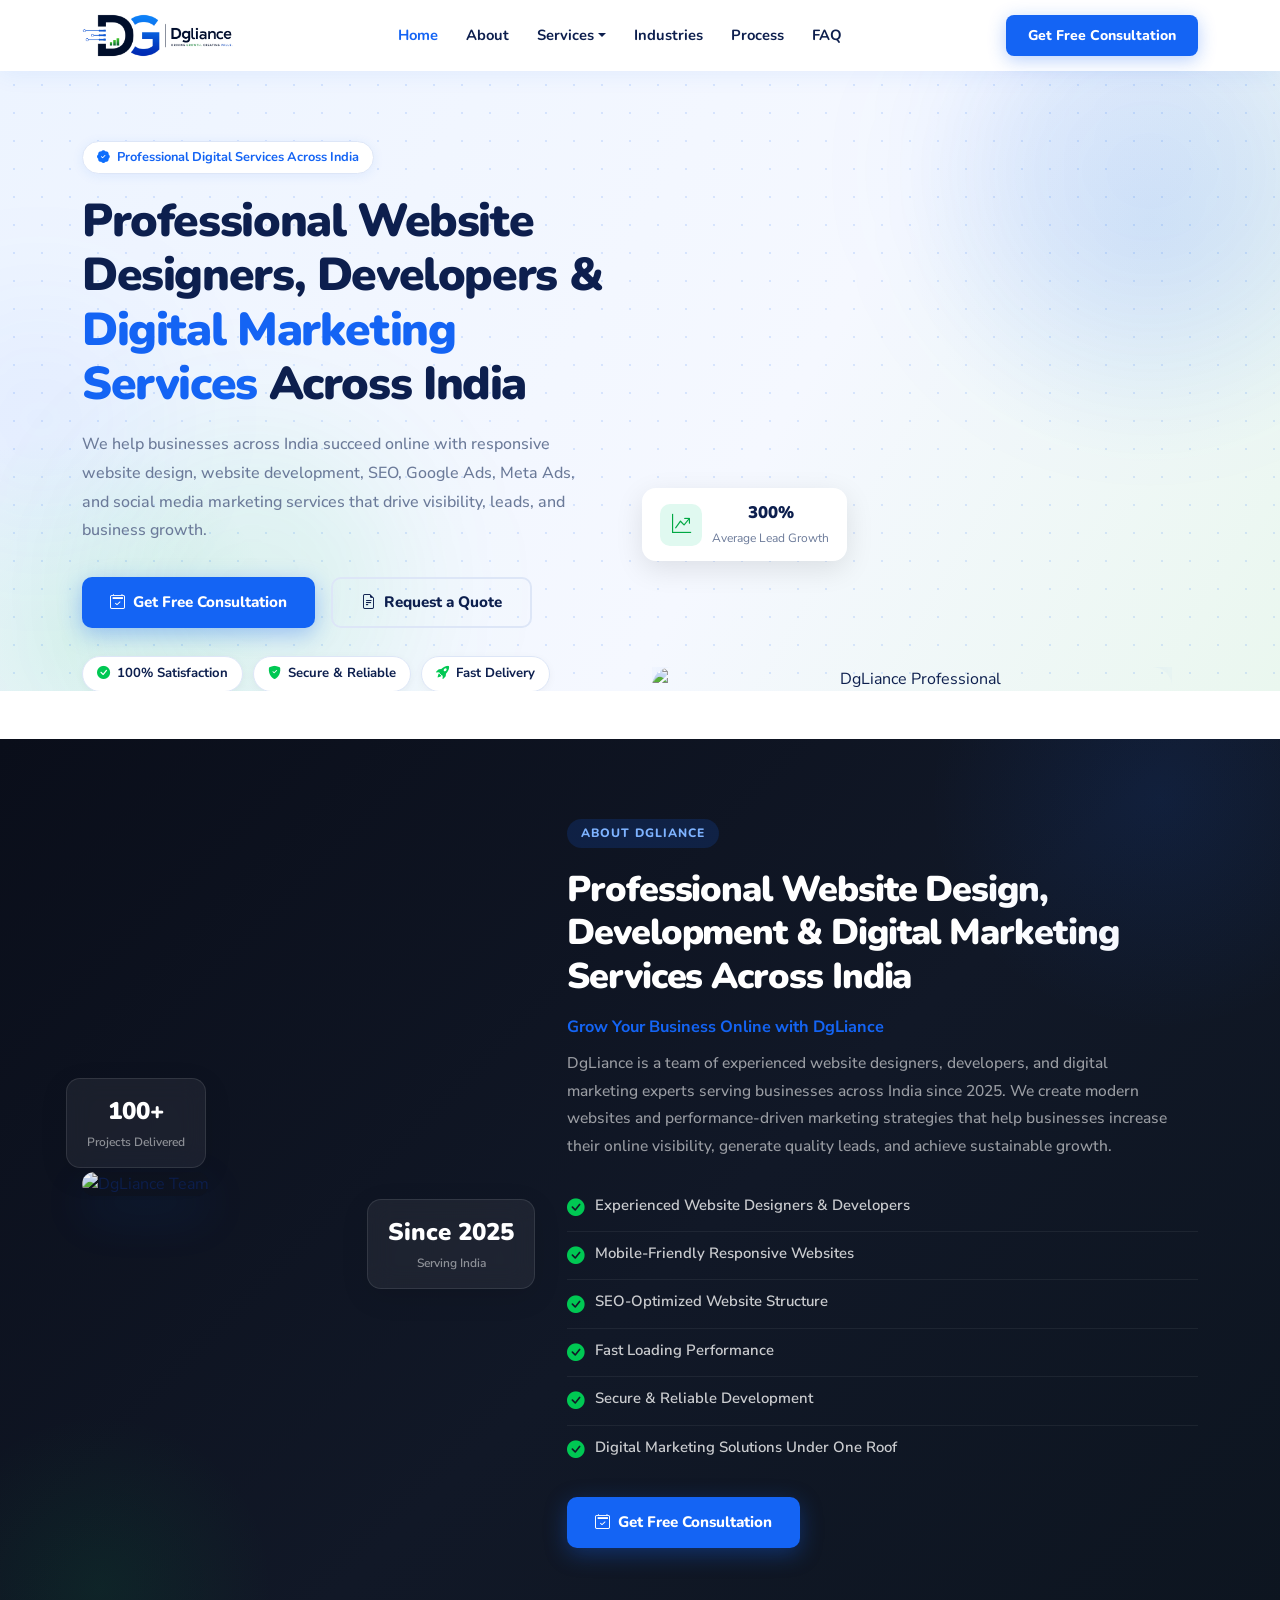
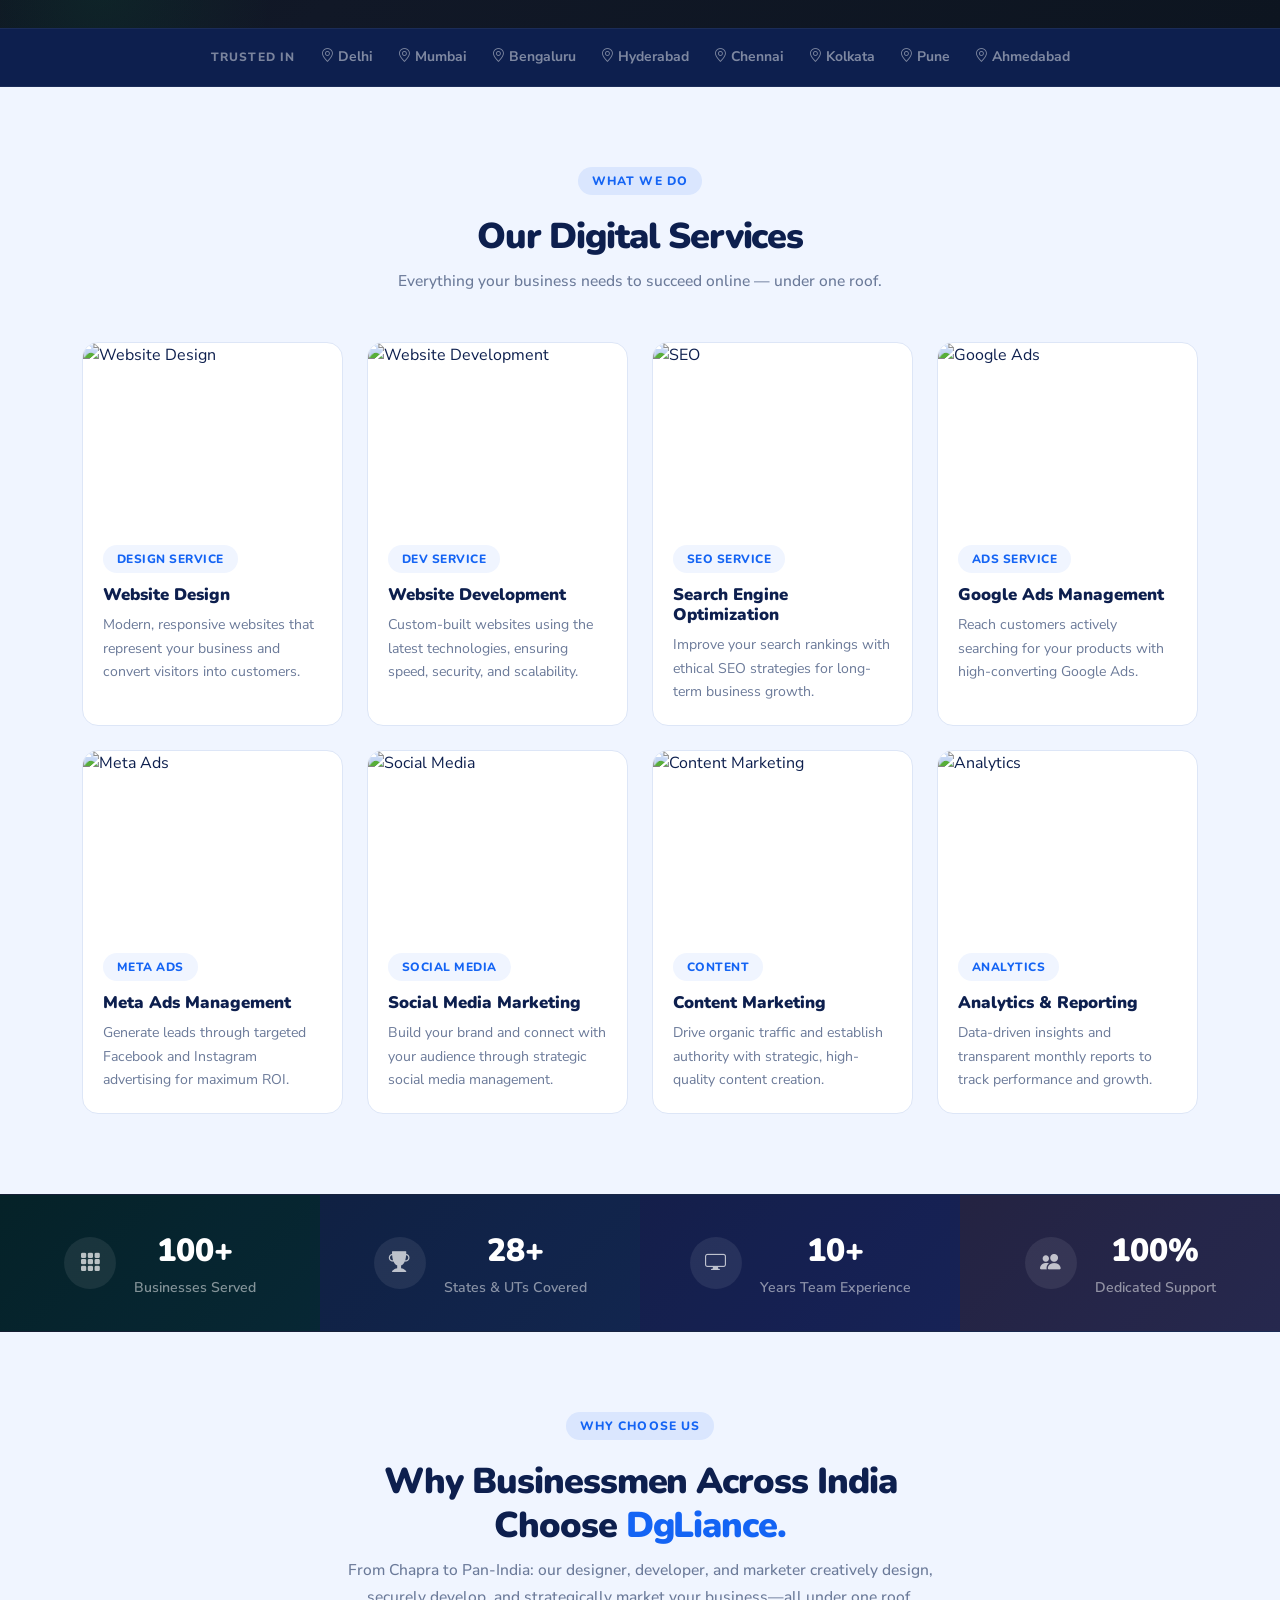
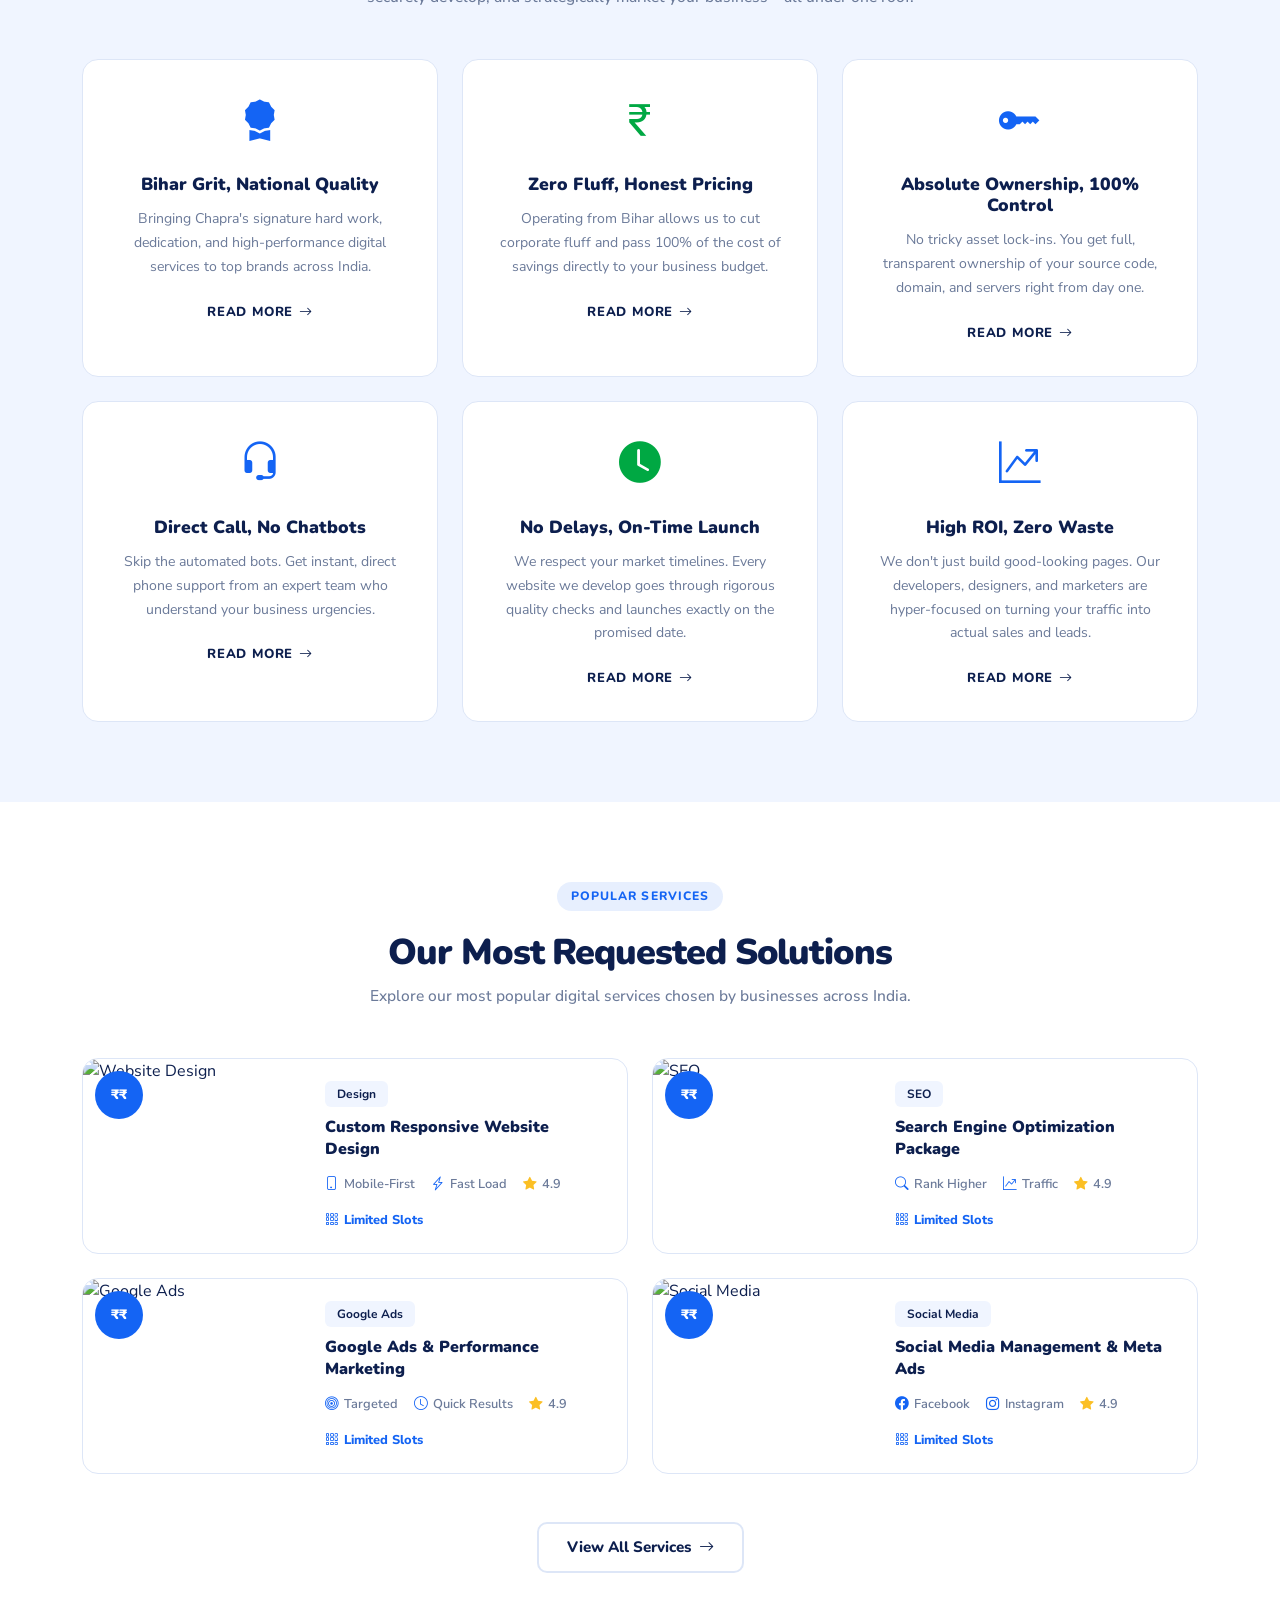
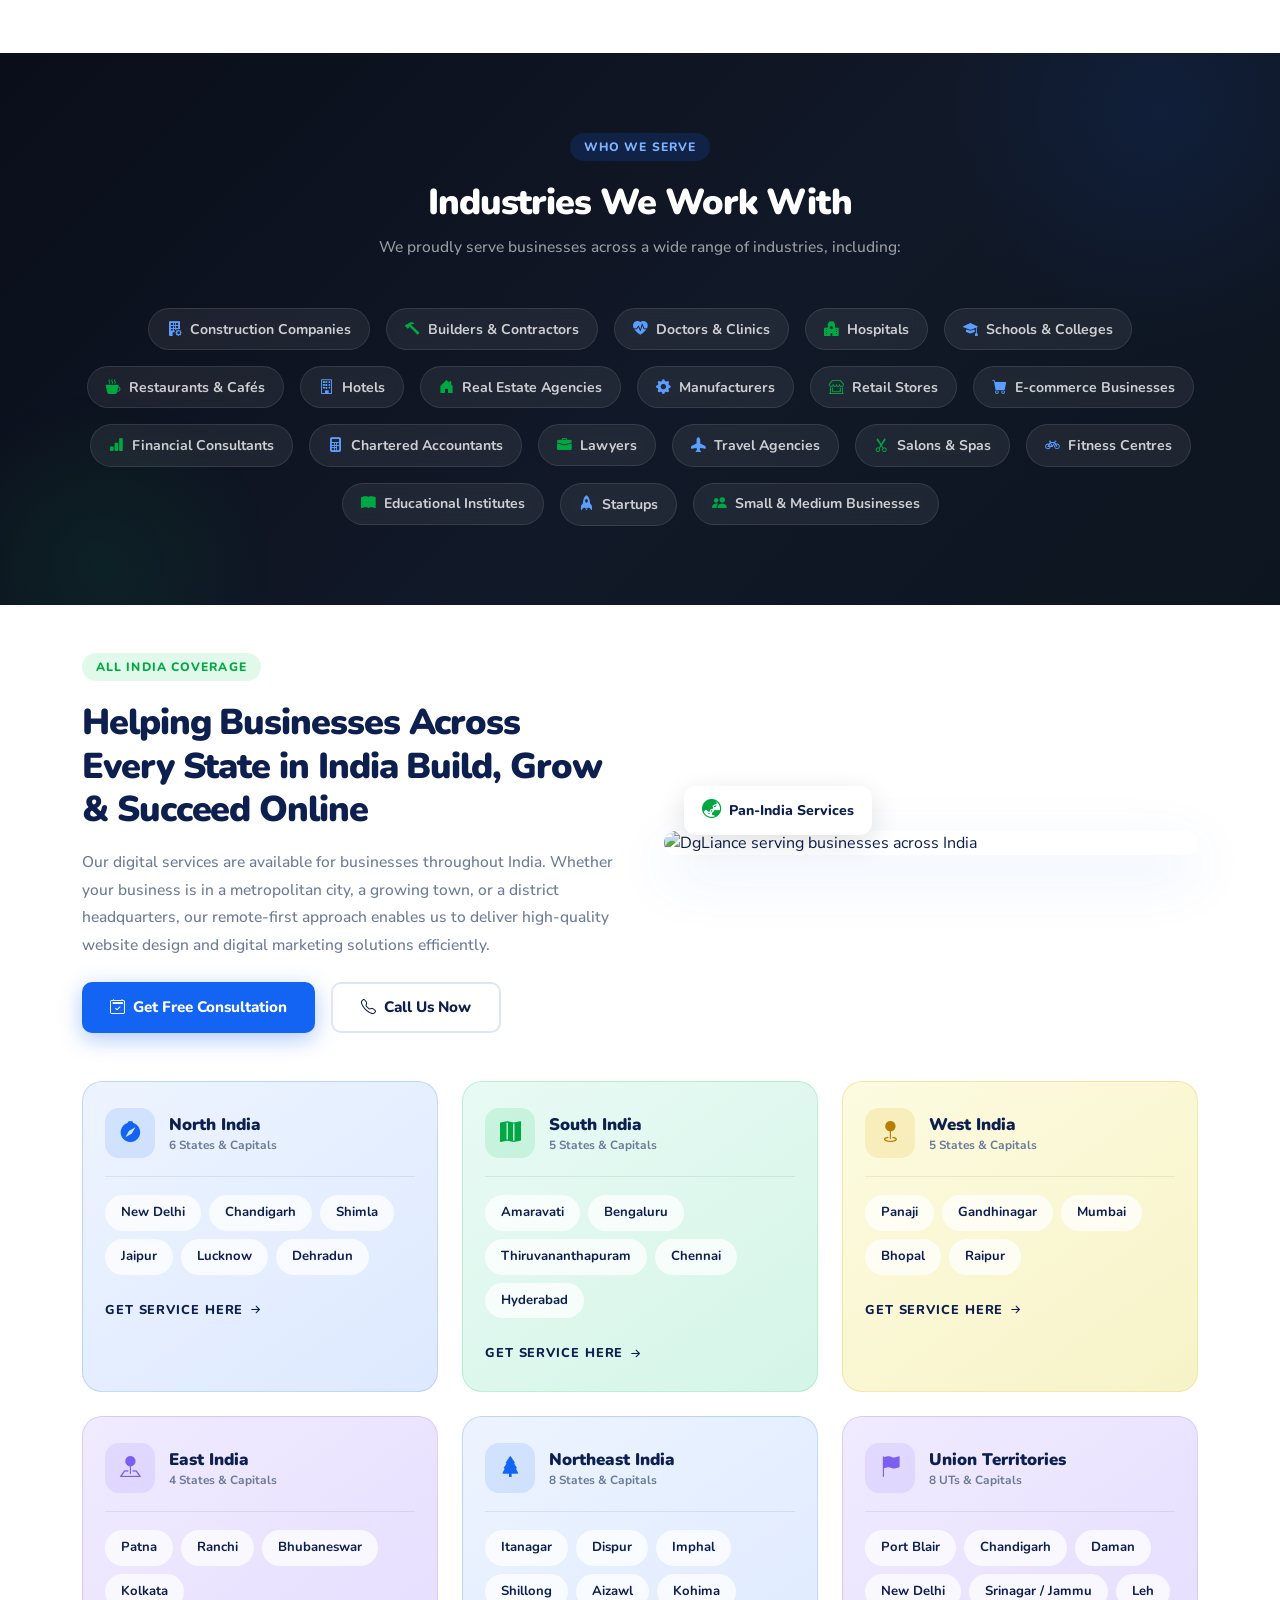
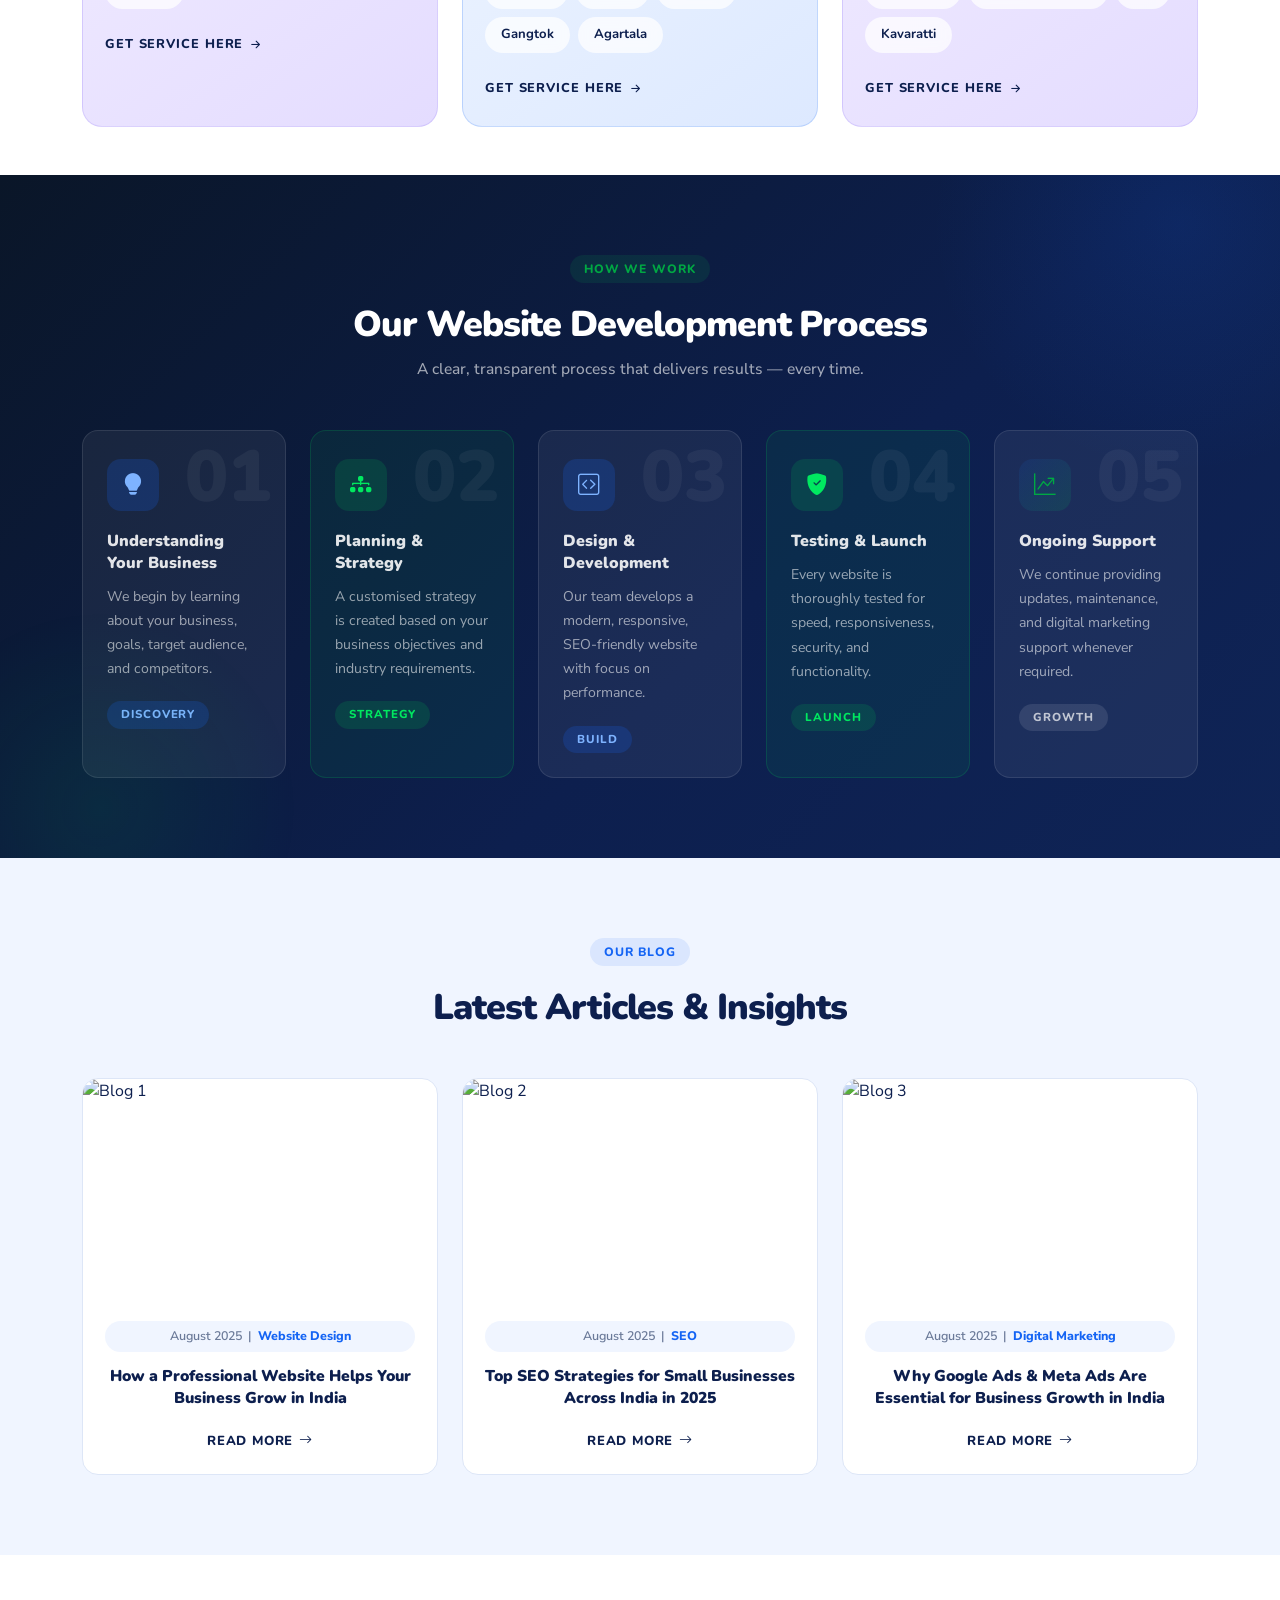
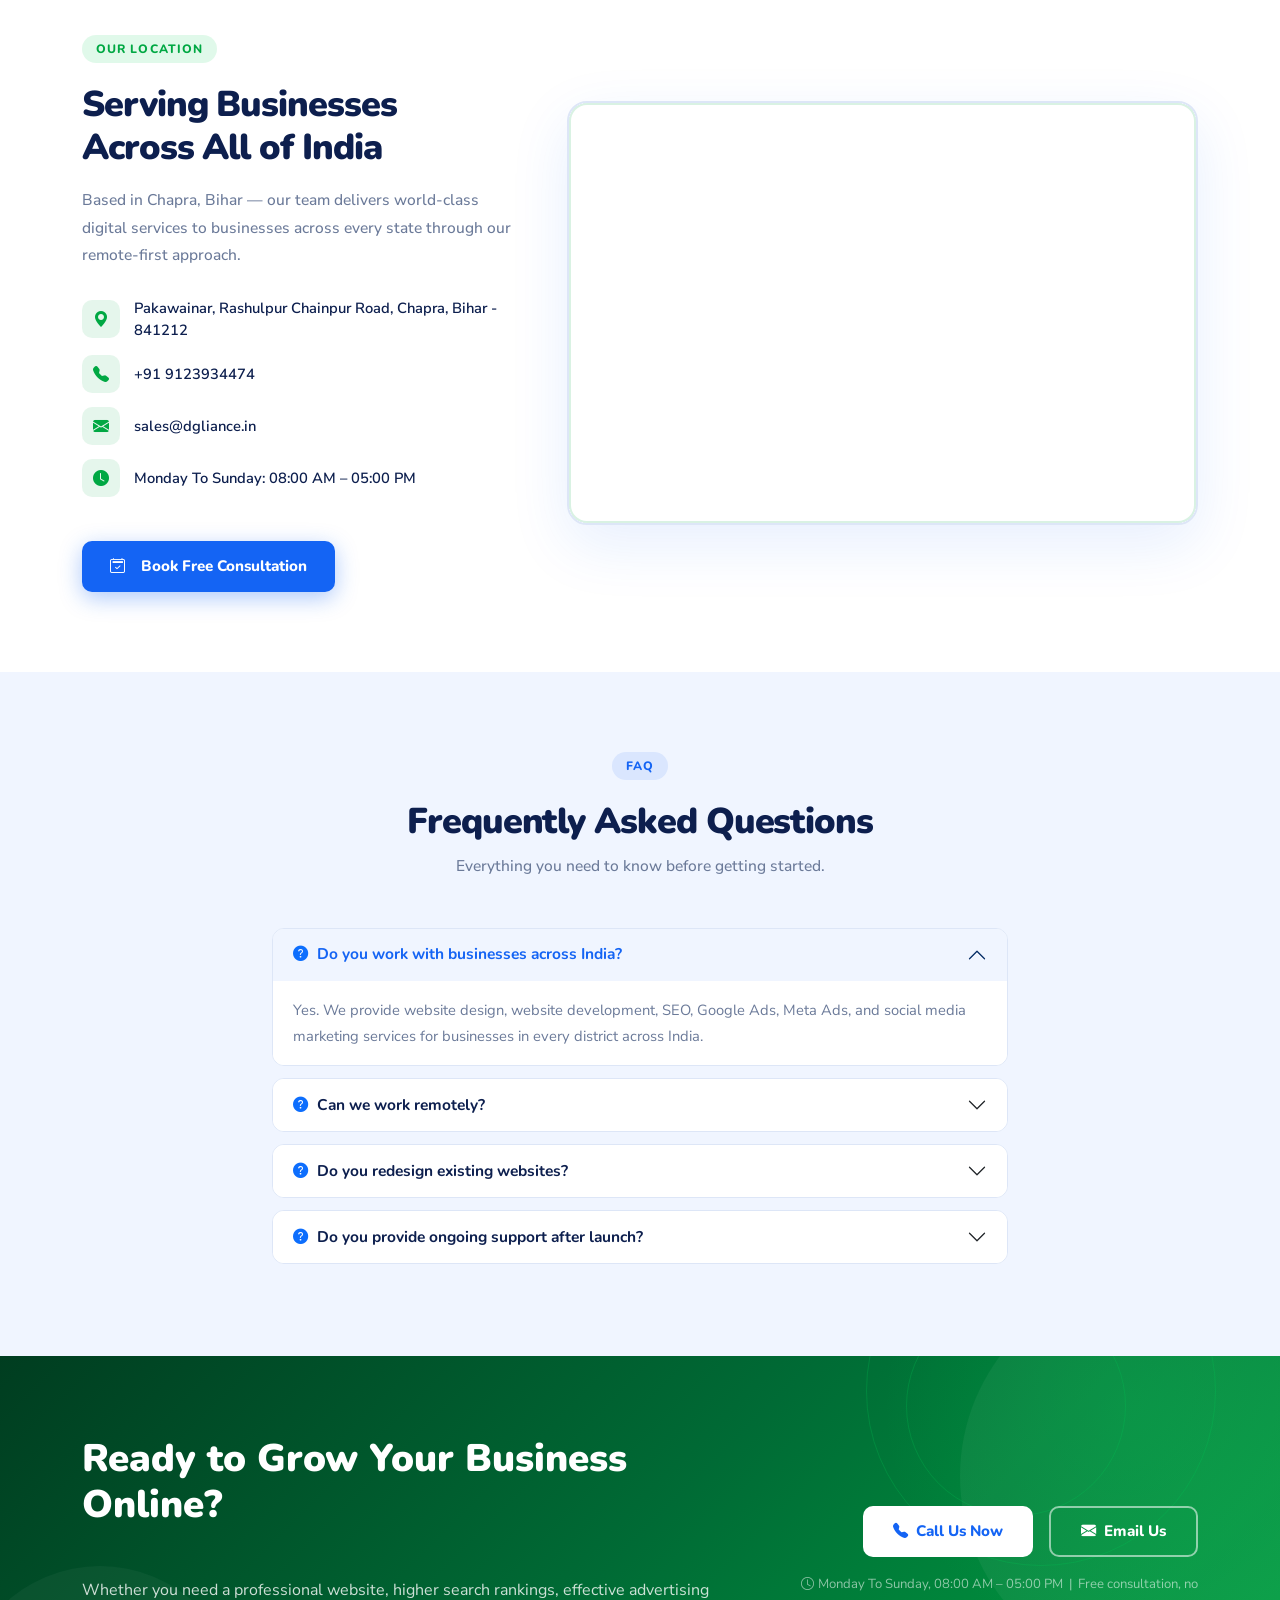
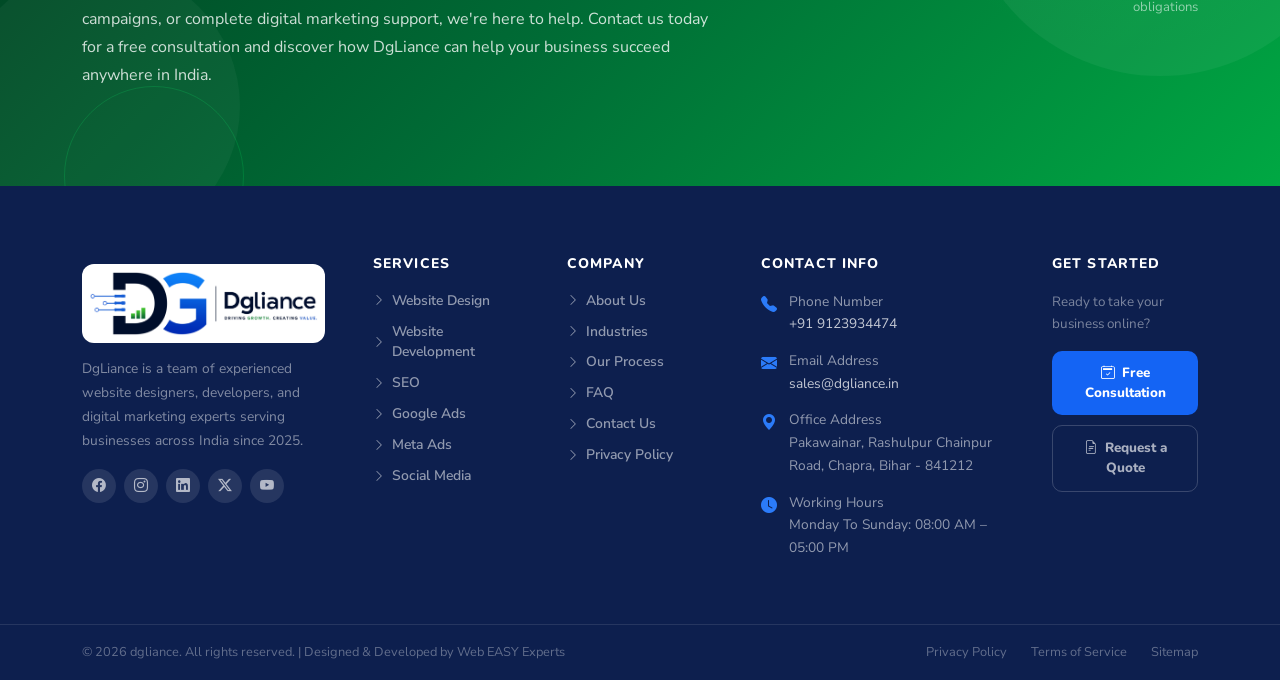
==== commit ce1e5b81: "sdf" ====
--- a/home-2.html
+++ b/home-2.html
@@ -1,3 +1,4 @@
+
 <!DOCTYPE html>
 <html lang="en">
 
@@ -1931,7 +1932,7 @@
   <nav class="navbar navbar-expand-lg">
     <div class="container">
       <a class="brand-mark" href="#">
-        <img src="dg-logo.png" alt="" srcset="" style="height: 43px; width: 100%;">
+        <img src="logo.png" alt="" srcset="" style="height: 43px; width: 100%;">
       </a>
       <button class="navbar-toggler border-0" type="button" data-bs-toggle="collapse" data-bs-target="#nav">
         <i class="bi bi-list fs-2" style="color:var(--navy)"></i>
@@ -2052,7 +2053,7 @@
   <!-- ═══ STRIP ══════════════════════════════════════════ -->
   <div class="strip strip-dark">
     <div class="container">
-      <div class="d-flex align-items-center gap-4 flex-wrap">
+      <div class="d-flex align-items-center justify-content-center gap-4 flex-wrap">
         <span class="strip-label">Trusted in</span>
         <div class="d-flex gap-4 flex-wrap">
           <span class="strip-city"><i class="bi bi-geo-alt me-1"></i>Delhi</span>
@@ -2763,7 +2764,7 @@
         <div class="col-lg-3 col-md-6">
           <div class="foot-brand">
             <div style="background-color:#fff;margin-top:8px;padding:7px;border-radius:12px;" class="footer-logo">
-              <img src="dg-logo.png" alt="" srcset="" class="img-fluid">
+              <img src="logo.png" alt="" srcset="" class="img-fluid">
             </div>
             <p>DgLiance is a team of experienced website designers, developers, and digital marketing experts serving businesses across India since 2025.</p>
             <div class="foot-soc d-flex gap-2 mt-3">
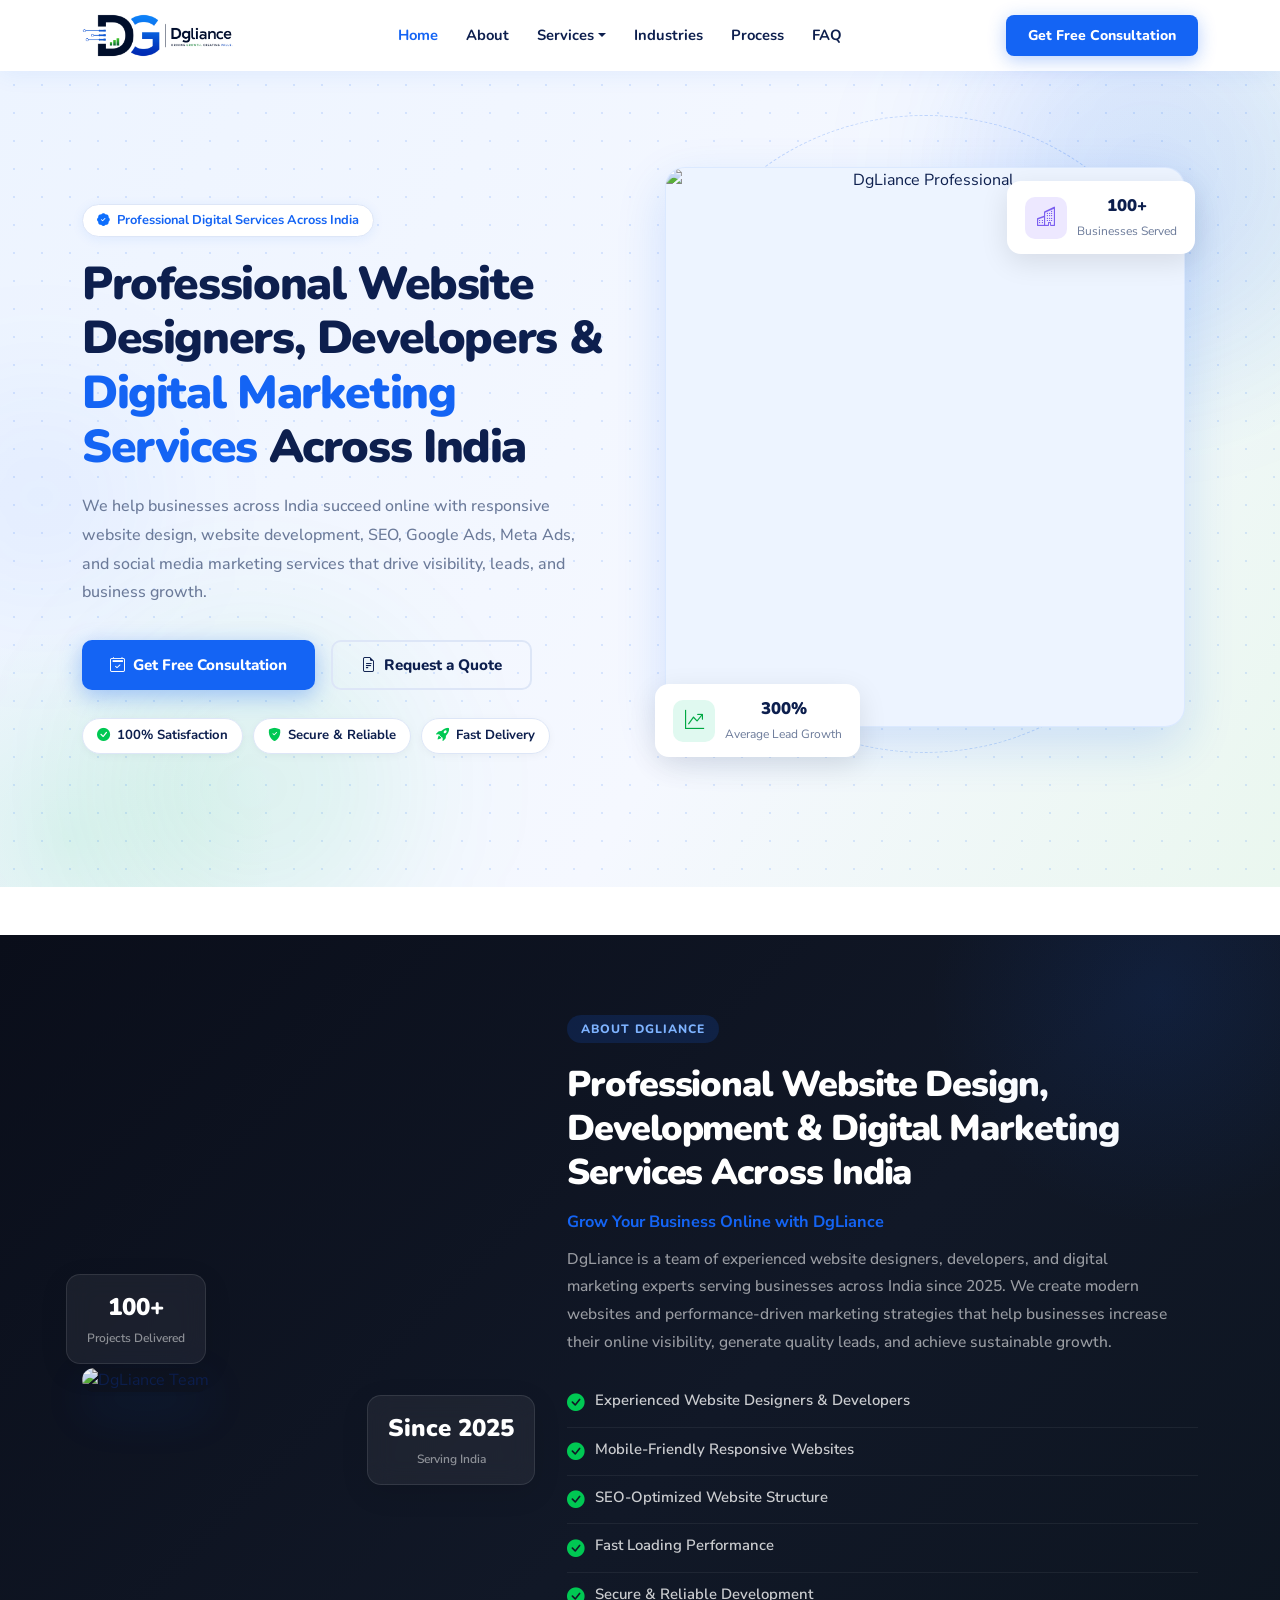
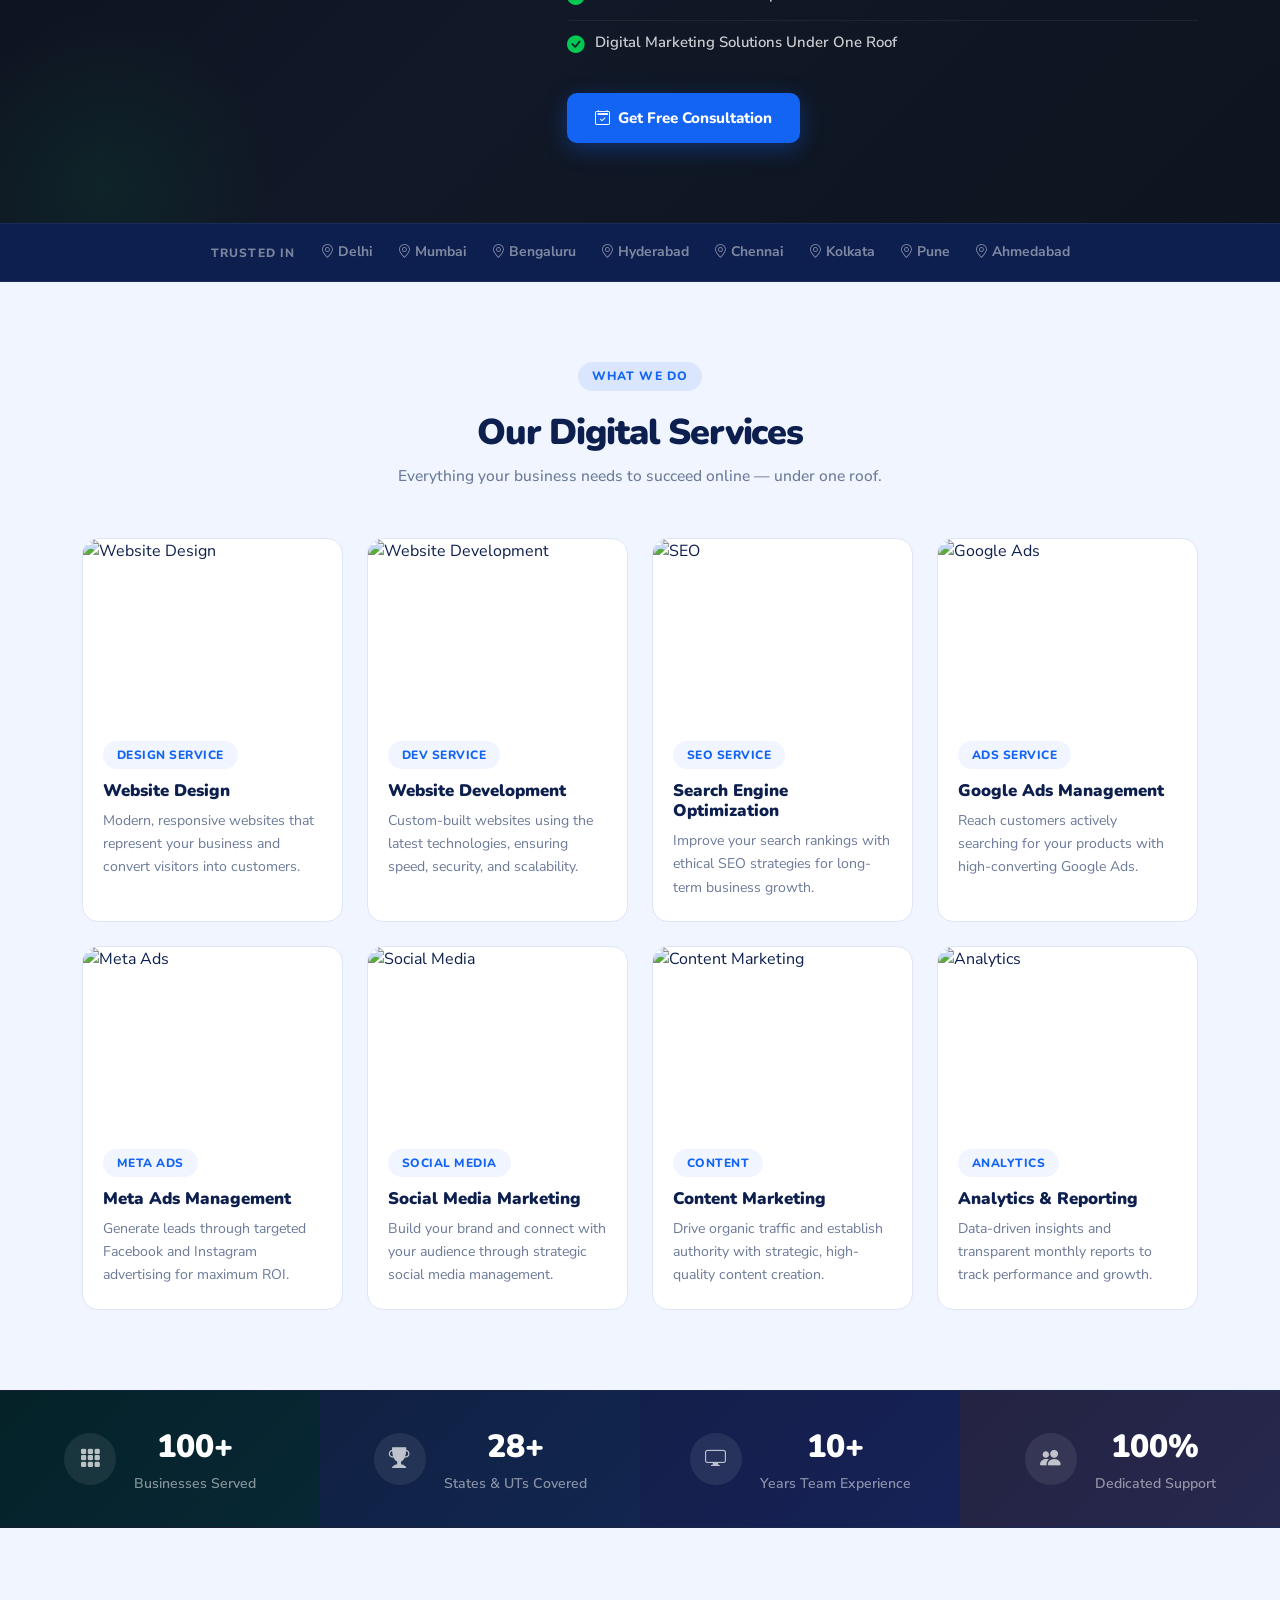
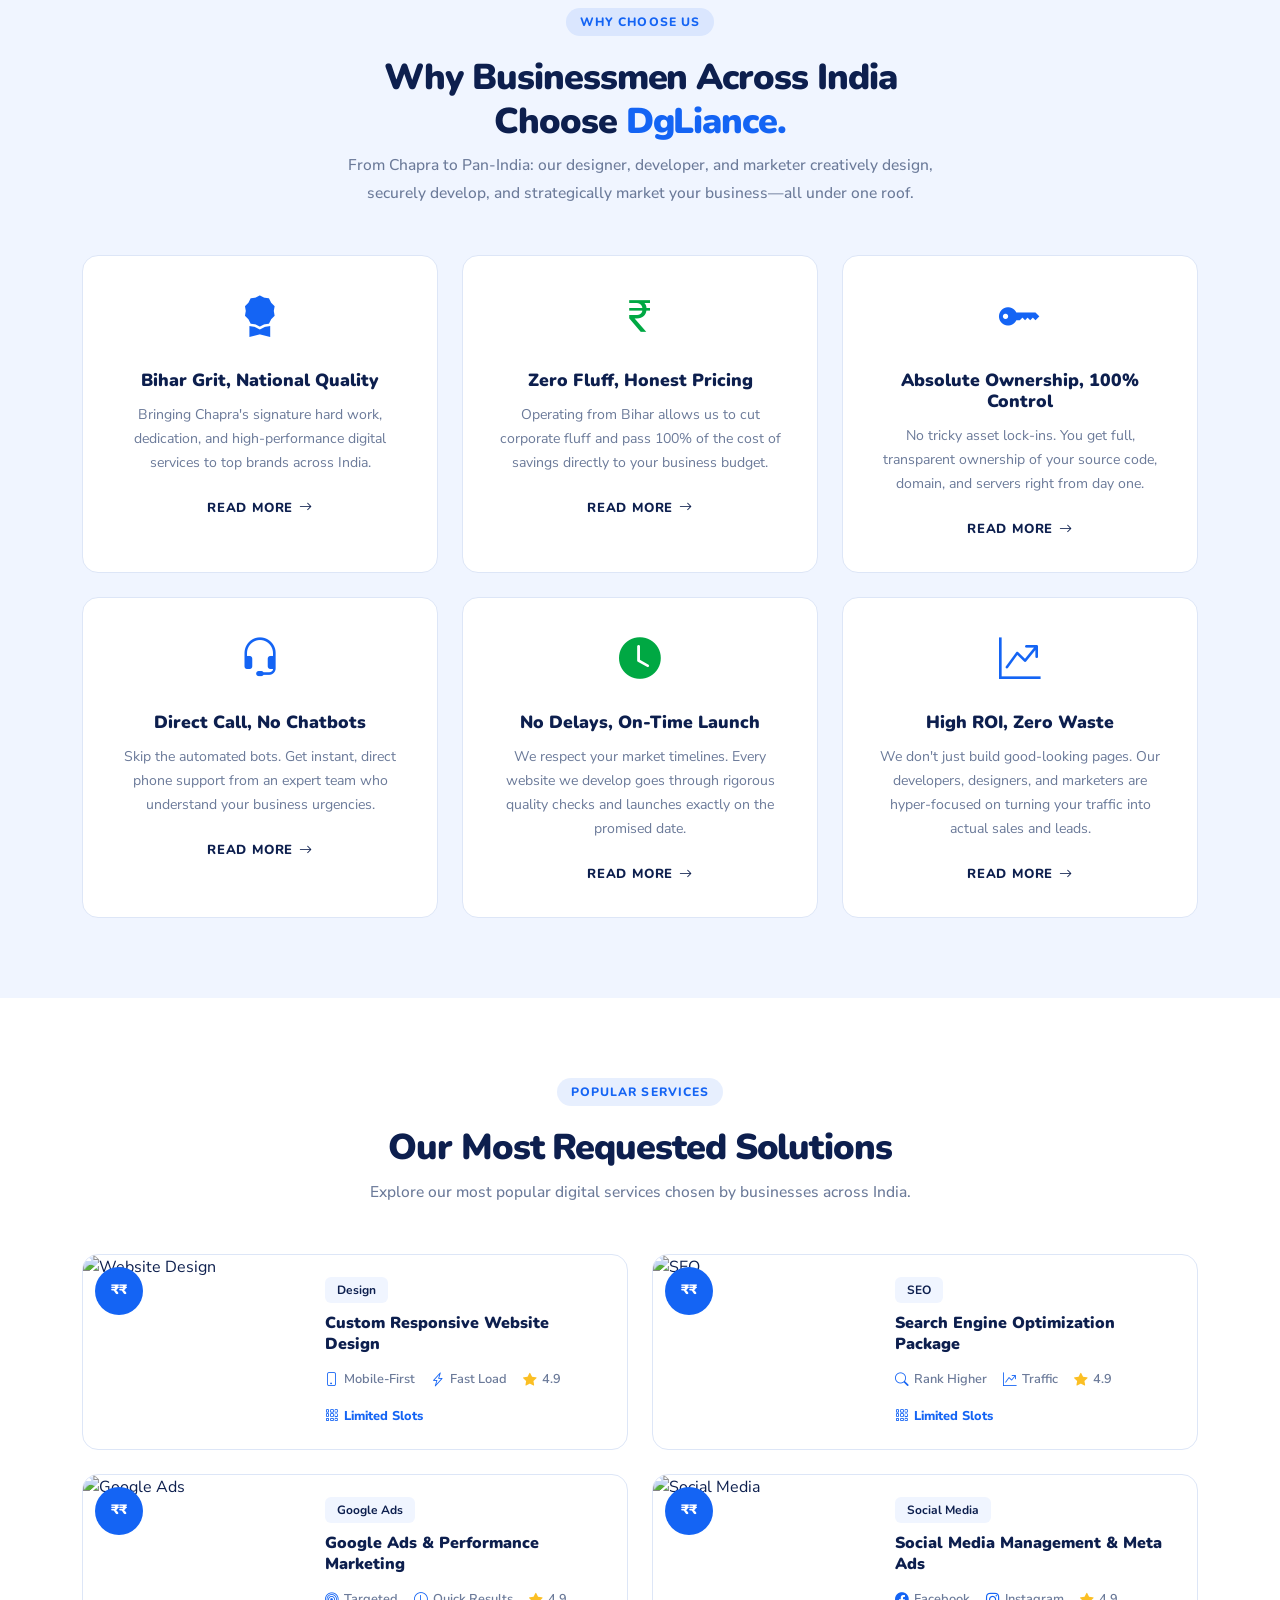
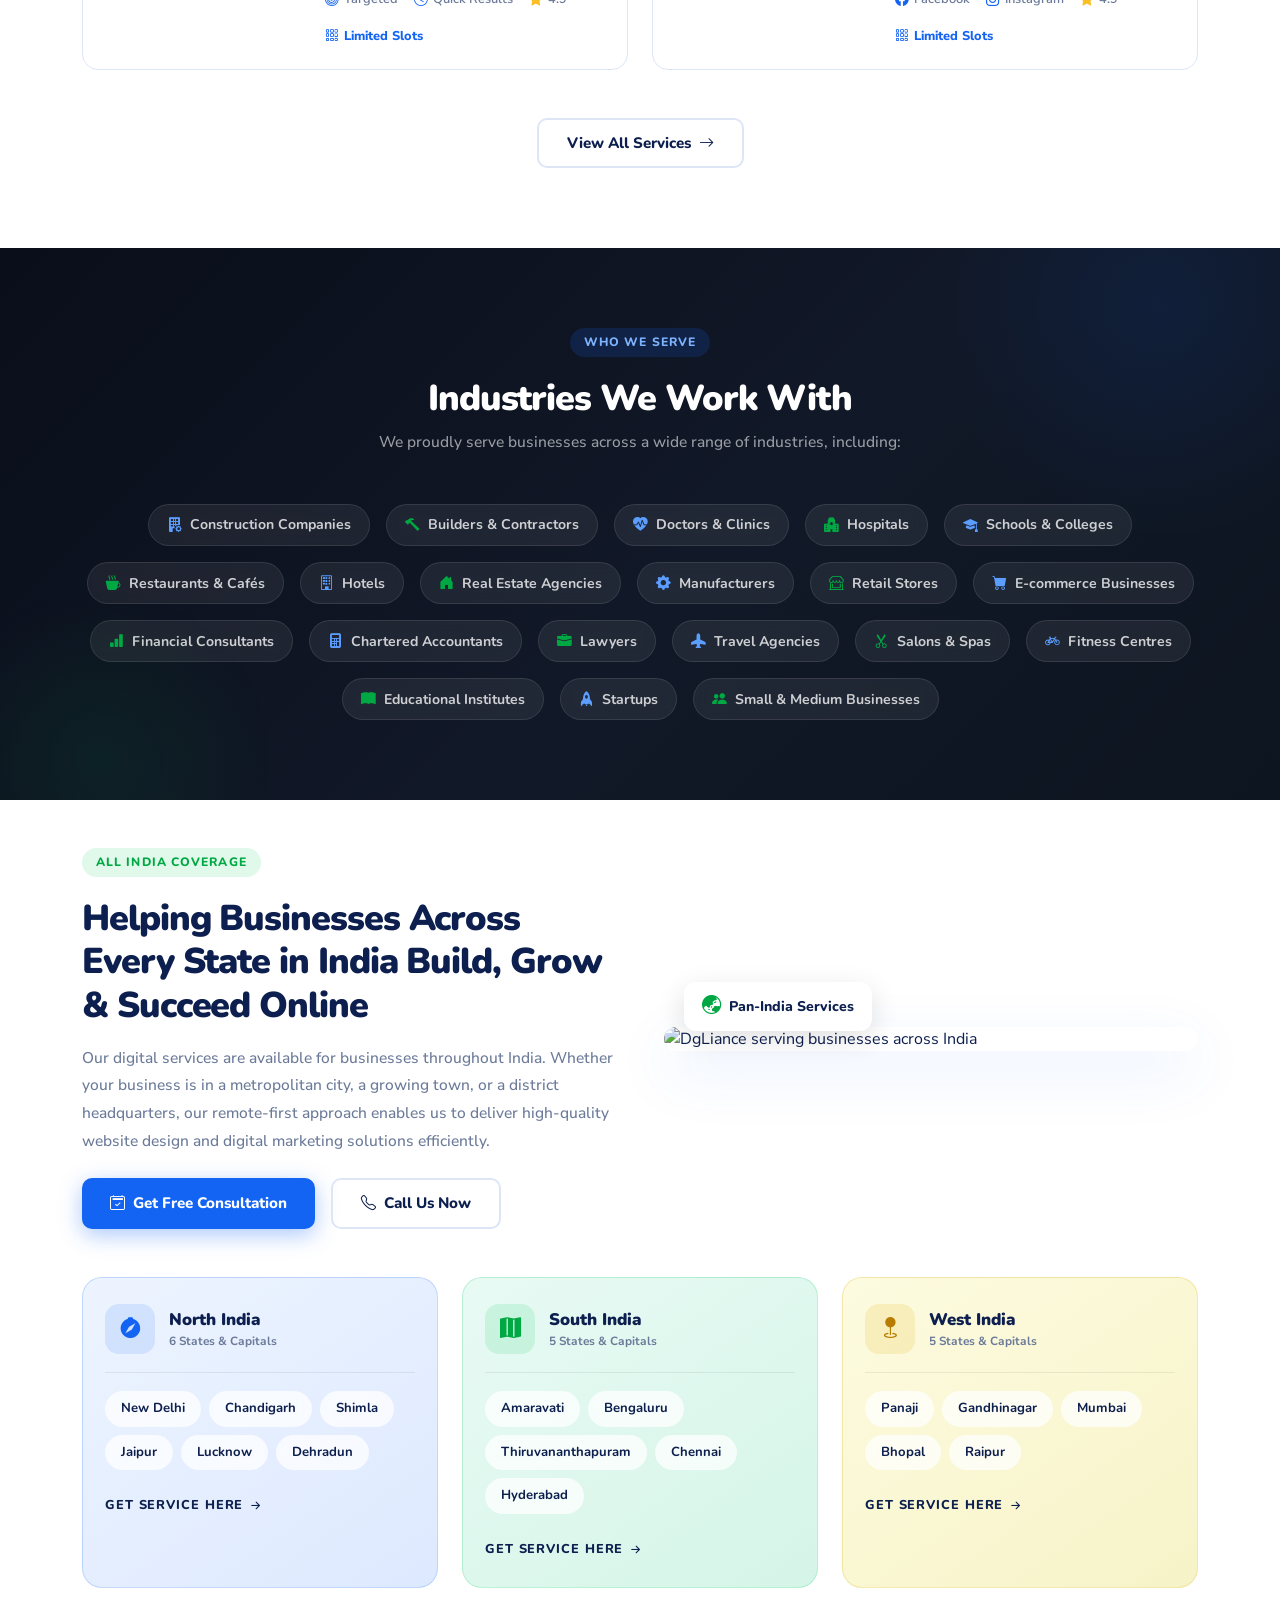
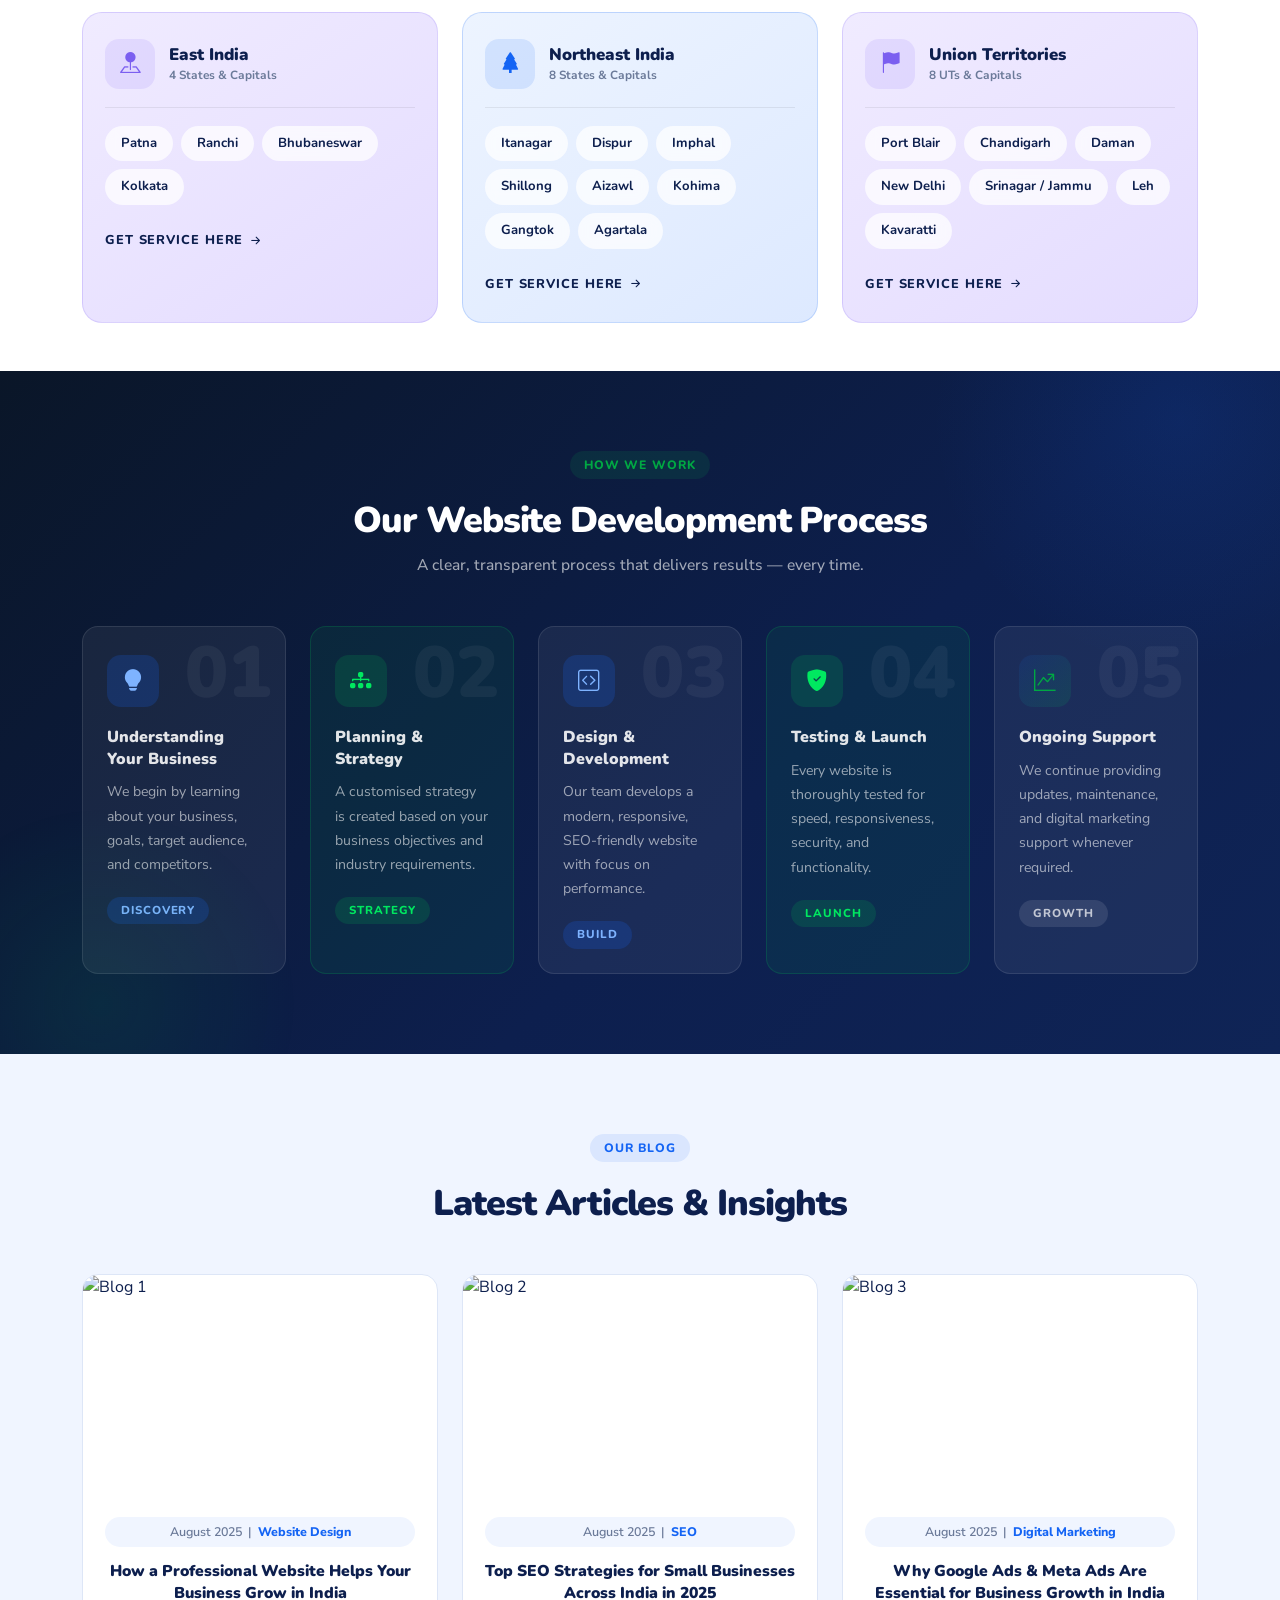
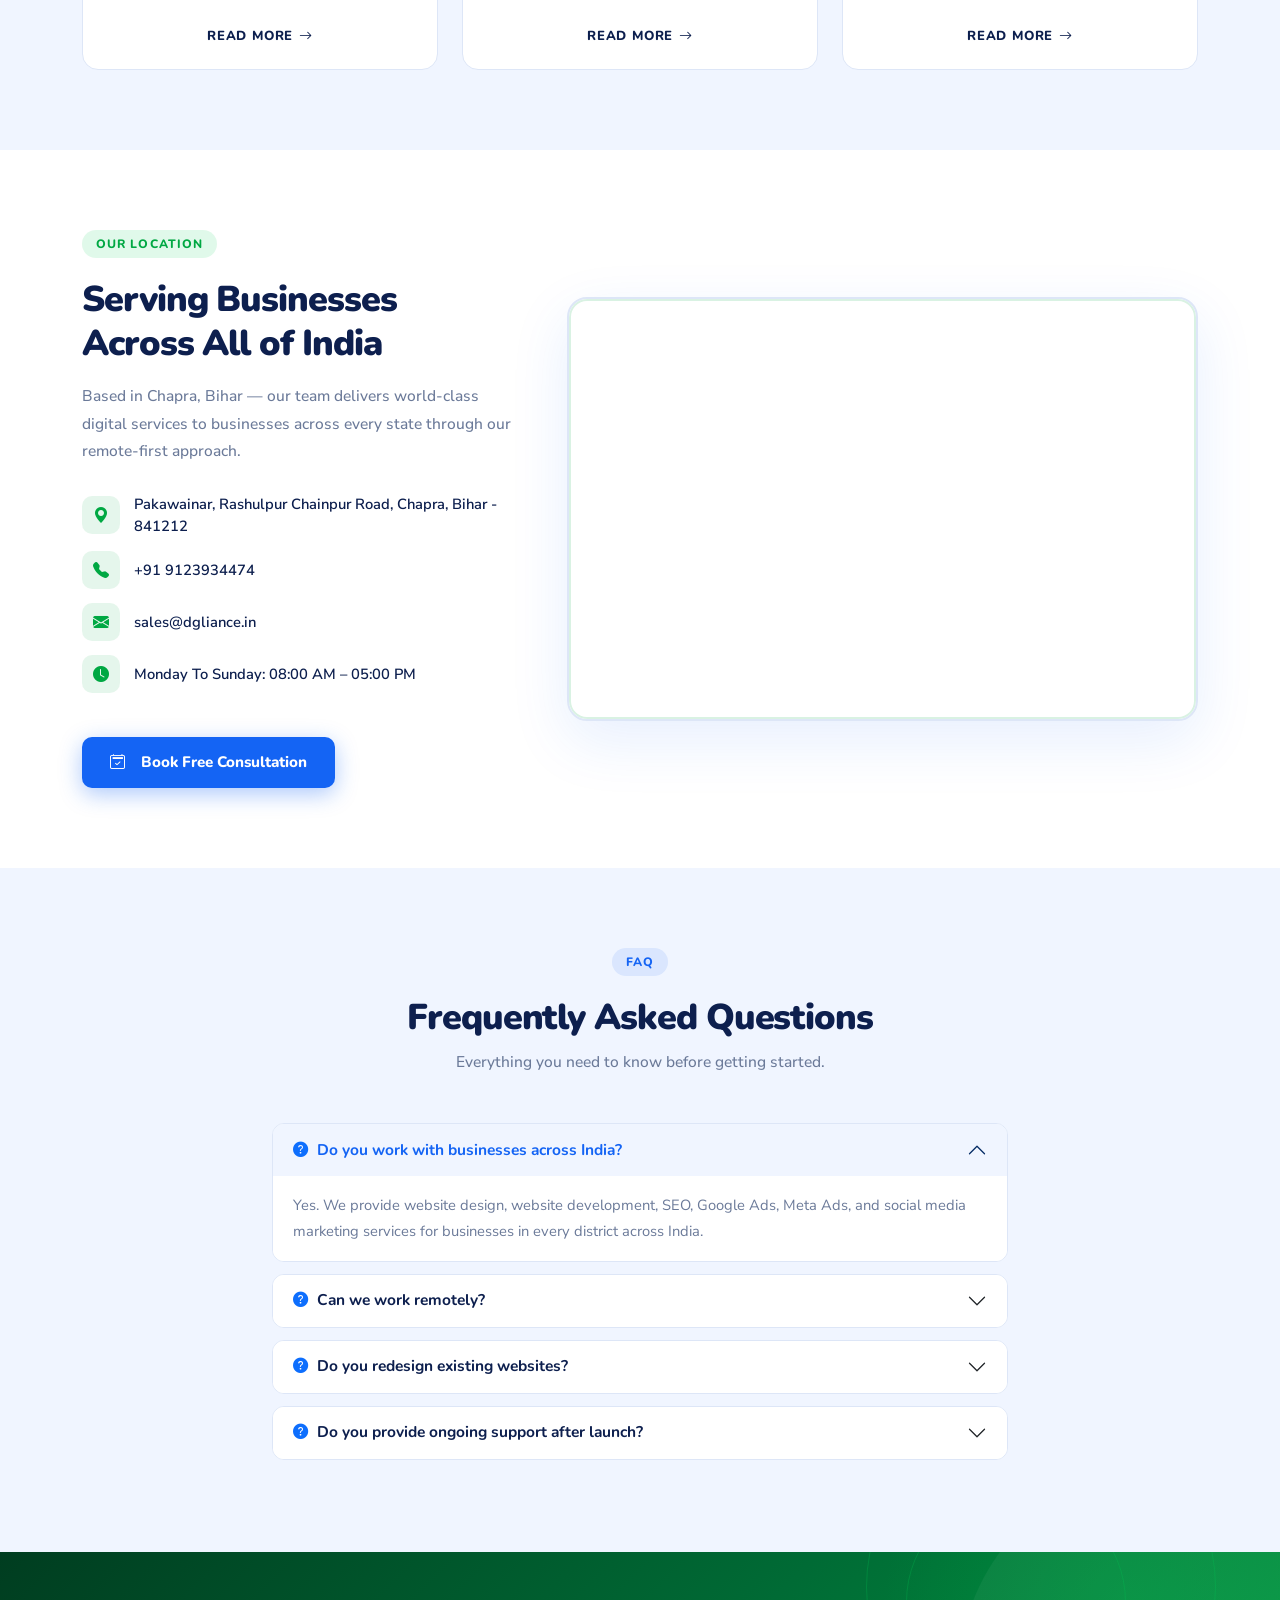
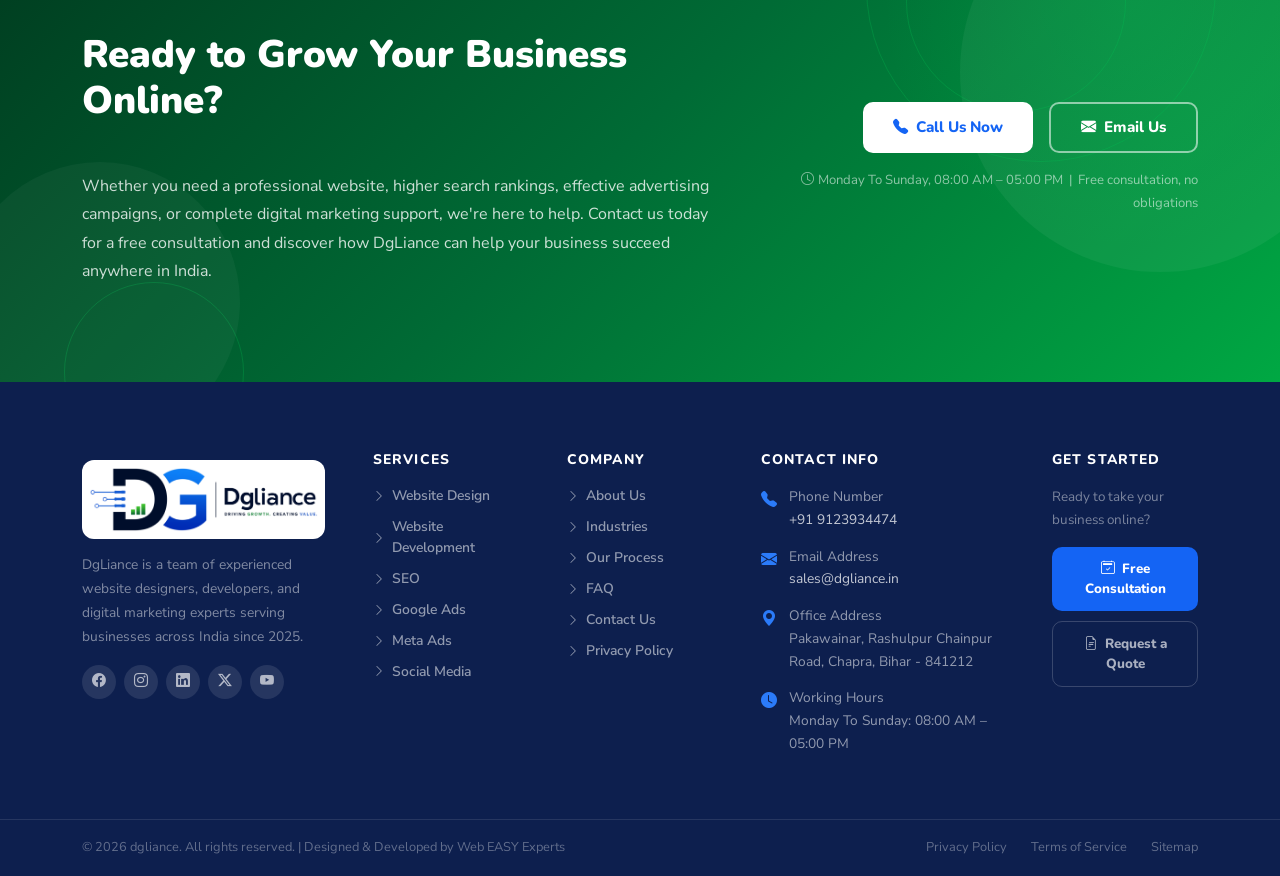
==== commit 4e9e50bd: "sdf" ====
--- a/home-2.html
+++ b/home-2.html
@@ -1,4 +1,3 @@
-
 <!DOCTYPE html>
 <html lang="en">
 
@@ -208,7 +207,7 @@
 /* ── HERO ────────────────────────────────────────────── */
 .hero {
   background: linear-gradient(120deg, #EDF4FF 0%, #F5F8FF 60%, #EAF7EF 100%);
-  padding: 70px 0 0;
+  padding: 70px 0 70px;
   overflow: hidden;
   position: relative;
 }
@@ -338,21 +337,26 @@
   position: relative;
   width: 100%;
   max-width: 520px;
-  margin: 0 auto
+  margin: 0 auto;
+  padding-top: 26px;
+  padding-bottom: 90px;
 }
 
 .hero-img {
   width: 100%;
   max-width: 520px;
-  border-radius: 20px 20px 0 0;
+  aspect-ratio: 540 / 560;
+  border-radius: 20px;
   object-fit: cover;
   display: block;
-  box-shadow: 0 -8px 40px rgba(20, 100, 244, .1);
+  box-shadow: 0 18px 50px rgba(20, 100, 244, .16);
+  border: 1px solid rgba(20, 100, 244, .08);
+  background: #EDF4FF;
 }
 
 .hero-orbit {
   position: absolute;
-  inset: -26px;
+  inset: -26px 0 64px;
   border: 1.5px dashed rgba(20, 100, 244, .22);
   border-radius: 50%/38%;
   pointer-events: none;
@@ -410,7 +414,7 @@
 }
 
 .hf1 {
-  bottom: 130px;
+  bottom: 60px;
   left: -10px
 }
 
@@ -1683,7 +1687,7 @@
 }
 
 /* ── GSAP SUPPORT ── */
-.hero-img { will-change: transform; clip-path: inset(0 0 0 0); border-radius: 20px 20px 0 0 }
+.hero-img { will-change: transform }
 .hero-eyebrow, .hero h1, .hero-sub, .trust-pills { will-change: transform, opacity }
 .hf1, .hf2 { will-change: transform }
 
@@ -1846,7 +1850,7 @@
 /* ── TABLET / MOBILE base ── */
 @media (max-width: 991px) {
   .hero {
-    padding: 50px 0 0 !important;
+    padding: 50px 0 60px !important;
   }
   .hero .col-lg-6.text-center {
     padding-bottom: 0 !important;
@@ -1856,9 +1860,13 @@
     display: block !important;
     width: 100% !important;
   }
+  .hero-visual {
+    max-width: 420px;
+    padding-bottom: 70px;
+  }
   .hero-img {
     max-width: 100%;
-    border-radius: 16px 16px 0 0;
+    border-radius: 16px;
   }
 
   #about .row.g-5 {
@@ -1971,7 +1979,7 @@
     <div class="hero-blob hero-blob-accent"></div>
     <div class="hero-particles" id="heroParticles"></div>
     <div class="container">
-      <div class="row align-items-end g-4">
+      <div class="row align-items-center g-4">
         <div class="col-lg-6">
           <div class="hero-eyebrow">
             <i class="bi bi-patch-check-fill text-primary"></i>
@@ -1995,8 +2003,9 @@
           </div>
         </div>
         <div class="col-lg-6 text-center">
-          <div class="position-relative d-inline-block" style="width:100%">
-            <img src="https://placehold.co/540x560/EDF4FF/1464F4?text=DgLiance+Professional" alt="DgLiance Professional" class="hero-img" />
+          <div class="hero-visual">
+            <div class="hero-orbit"></div>
+            <img src="https://placehold.co/540x560/EDF4FF/1464F4?text=DgLiance+Professional" alt="DgLiance Professional" class="hero-img" width="540" height="560" />
             <div class="hero-float hf1">
               <div class="hf-icon" style="background:#E0F9F0"><i class="bi bi-graph-up-arrow" style="color:#00A843"></i></div>
               <div><strong>300%</strong><span>Average Lead Growth</span></div>
@@ -2910,7 +2919,7 @@
     gsap.to('.hf2', { y: 17, duration: 3.4, ease: 'sine.inOut', yoyo: true, repeat: -1, delay: 0.9 });
     gsap.to('.hero-blob-blue', { x: 20, y: -25, duration: 9, ease: 'sine.inOut', yoyo: true, repeat: -1 });
     gsap.to('.hero-blob-green', { x: -18, y: 20, duration: 11, ease: 'sine.inOut', yoyo: true, repeat: -1, delay: -4 });
-    gsap.to('.hero-img', { yPercent: 16, ease: 'none', scrollTrigger: { trigger: '.hero', start: 'top top', end: 'bottom top', scrub: true } });
+    gsap.to('.hero-img', { yPercent: 10, ease: 'none', scrollTrigger: { trigger: '.hero', start: 'top top', end: 'bottom top', scrub: true } });
   }());
 
   // Float counters
